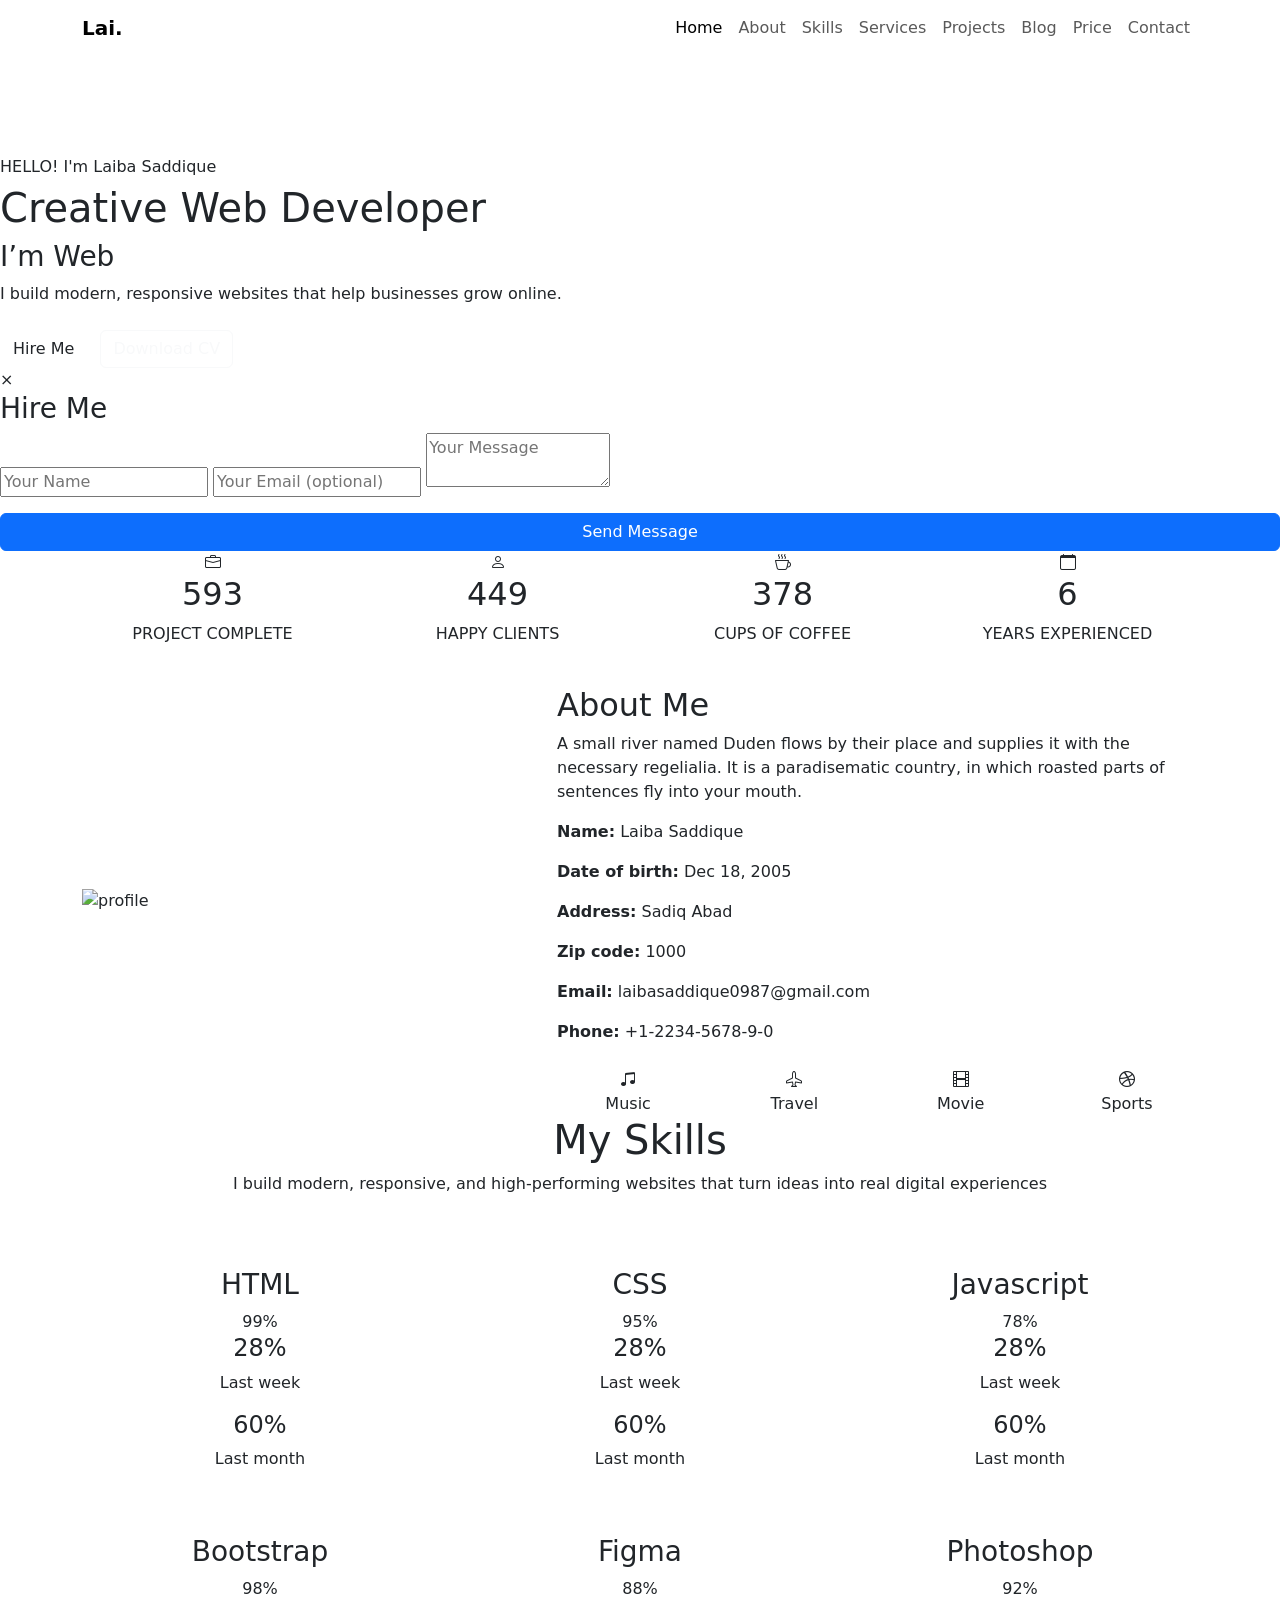
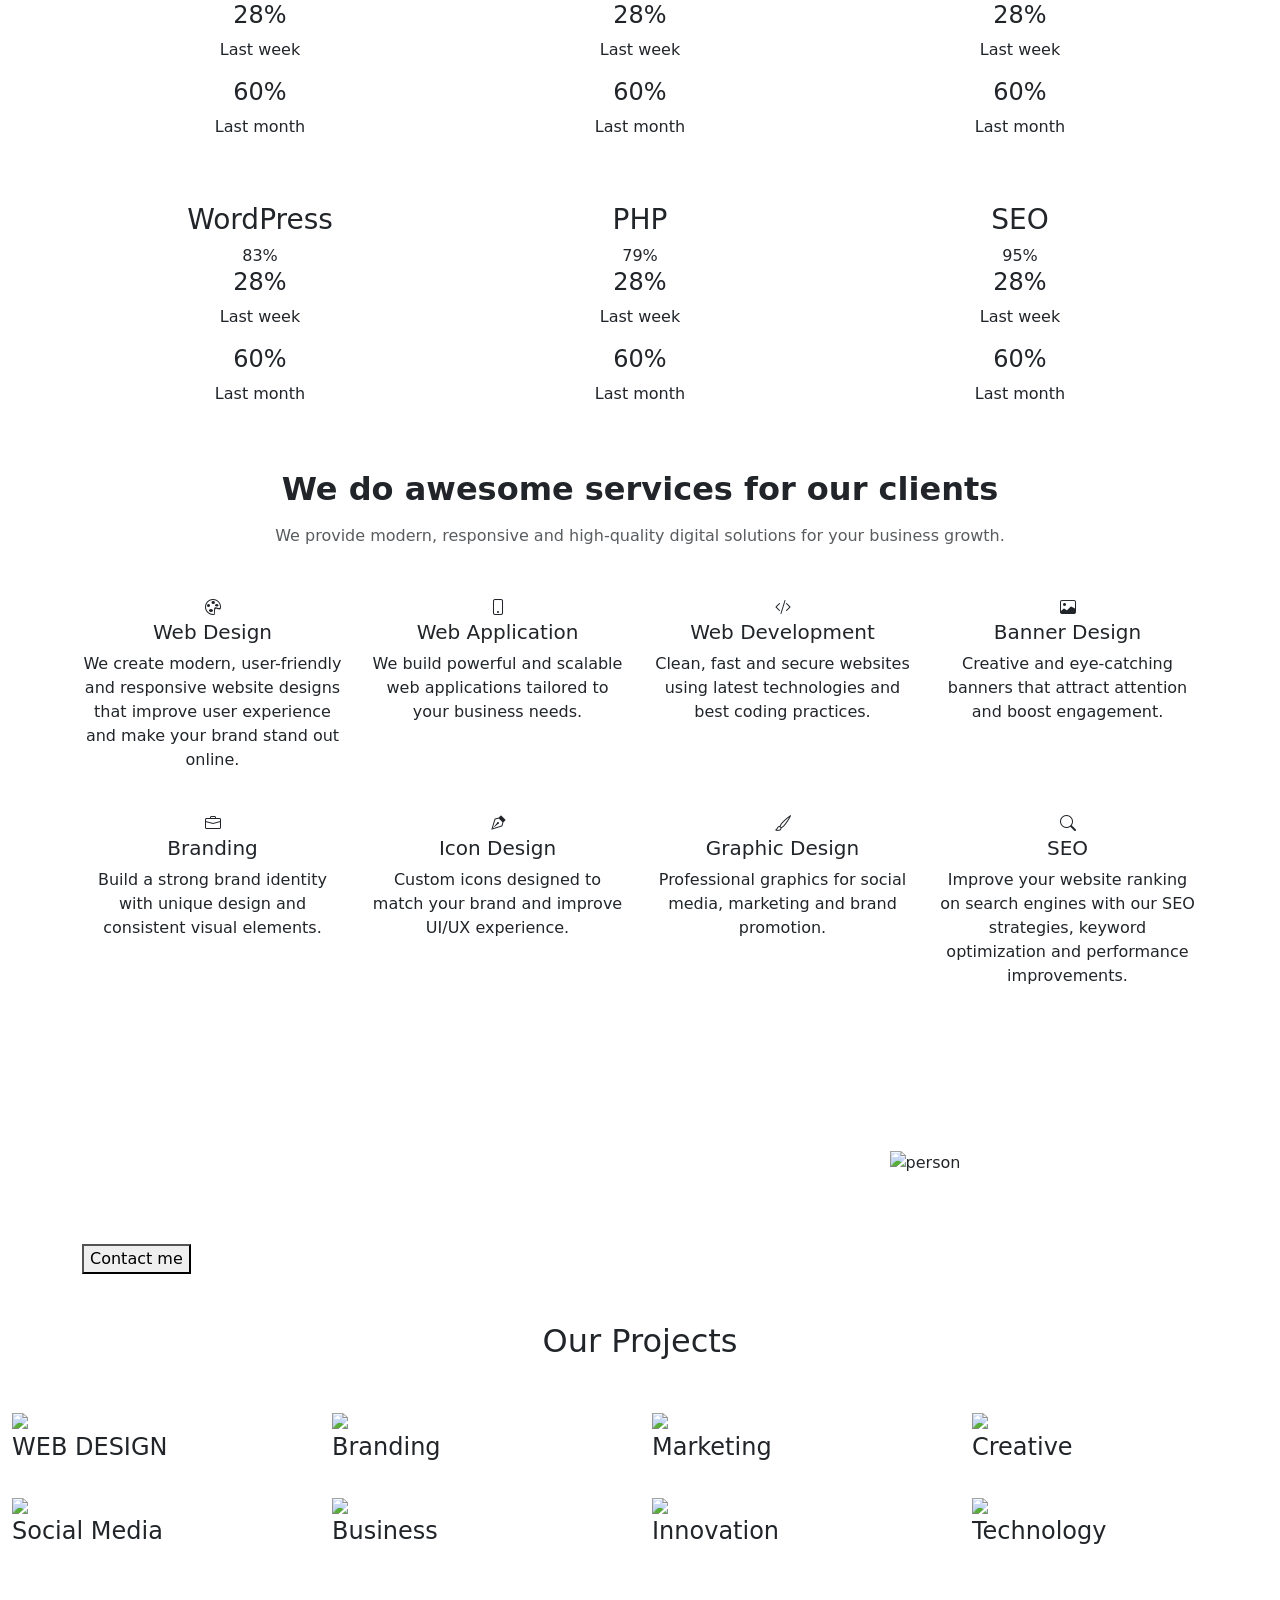
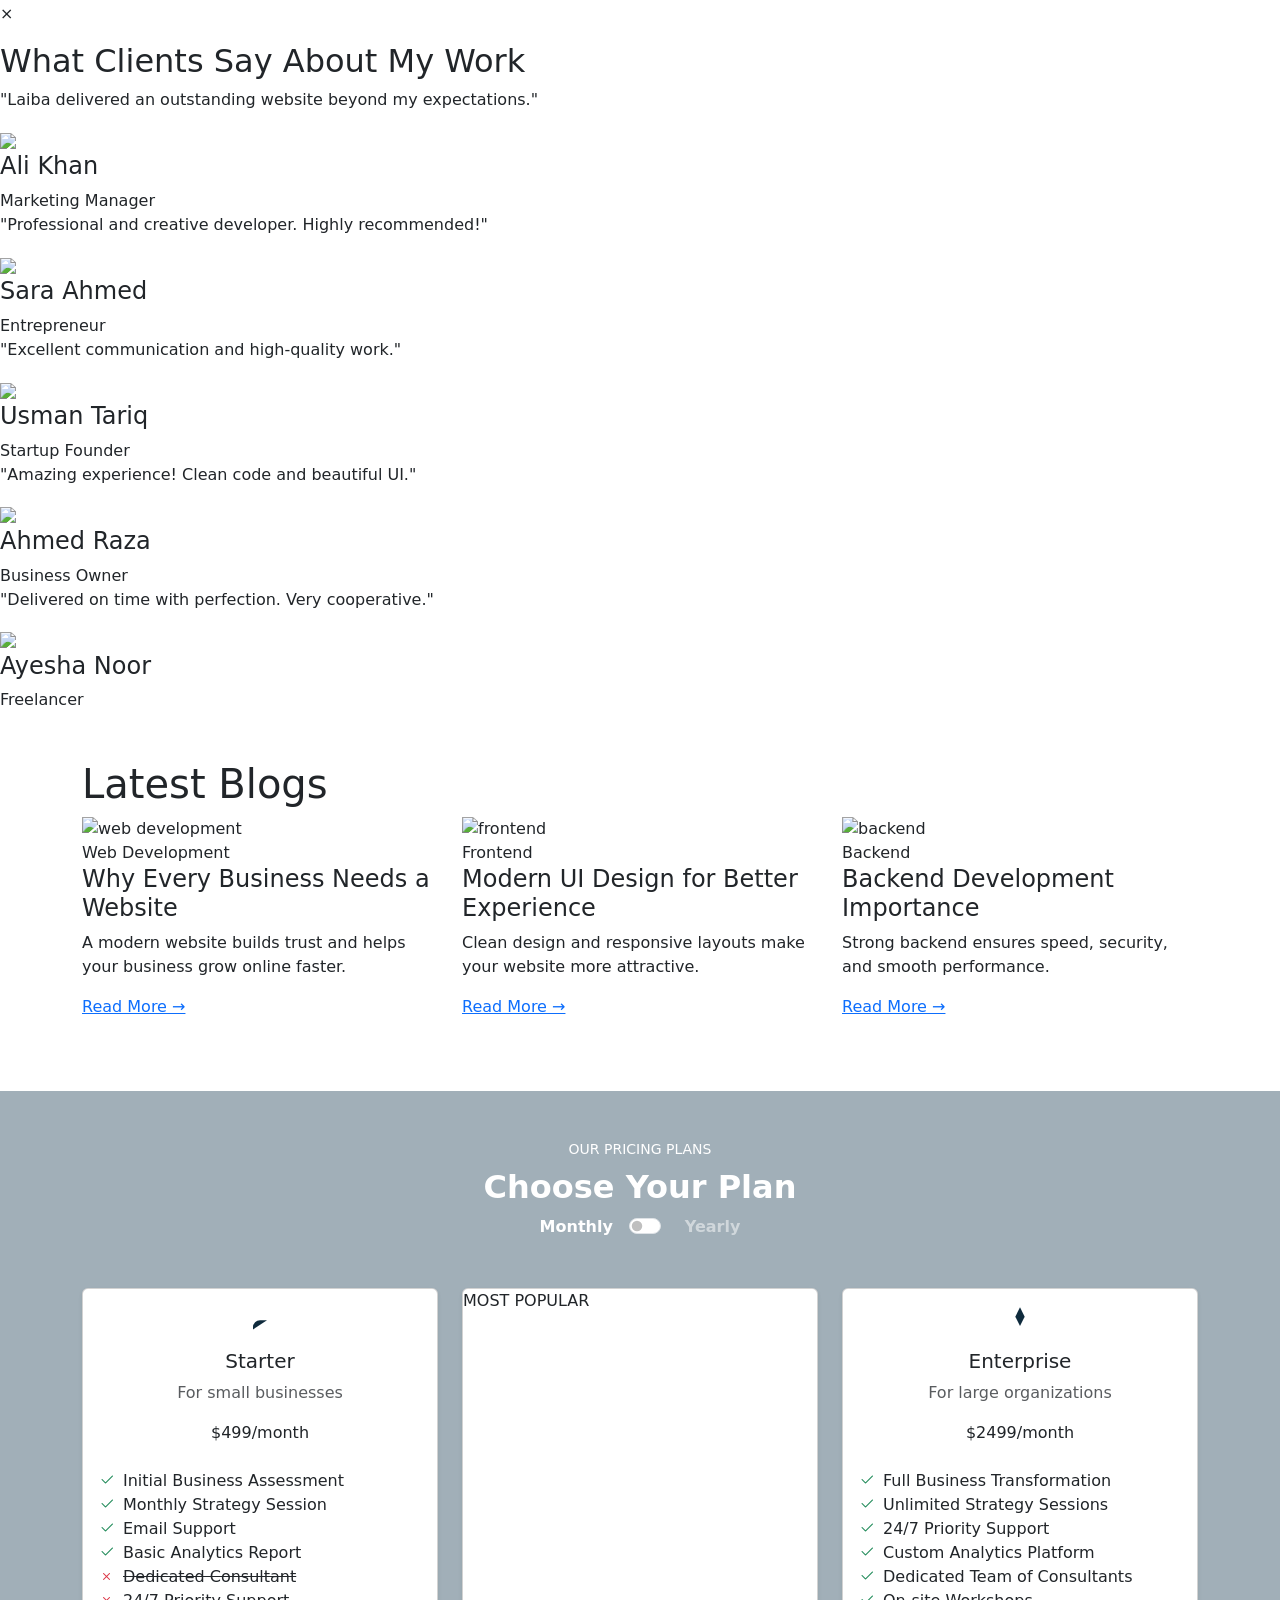
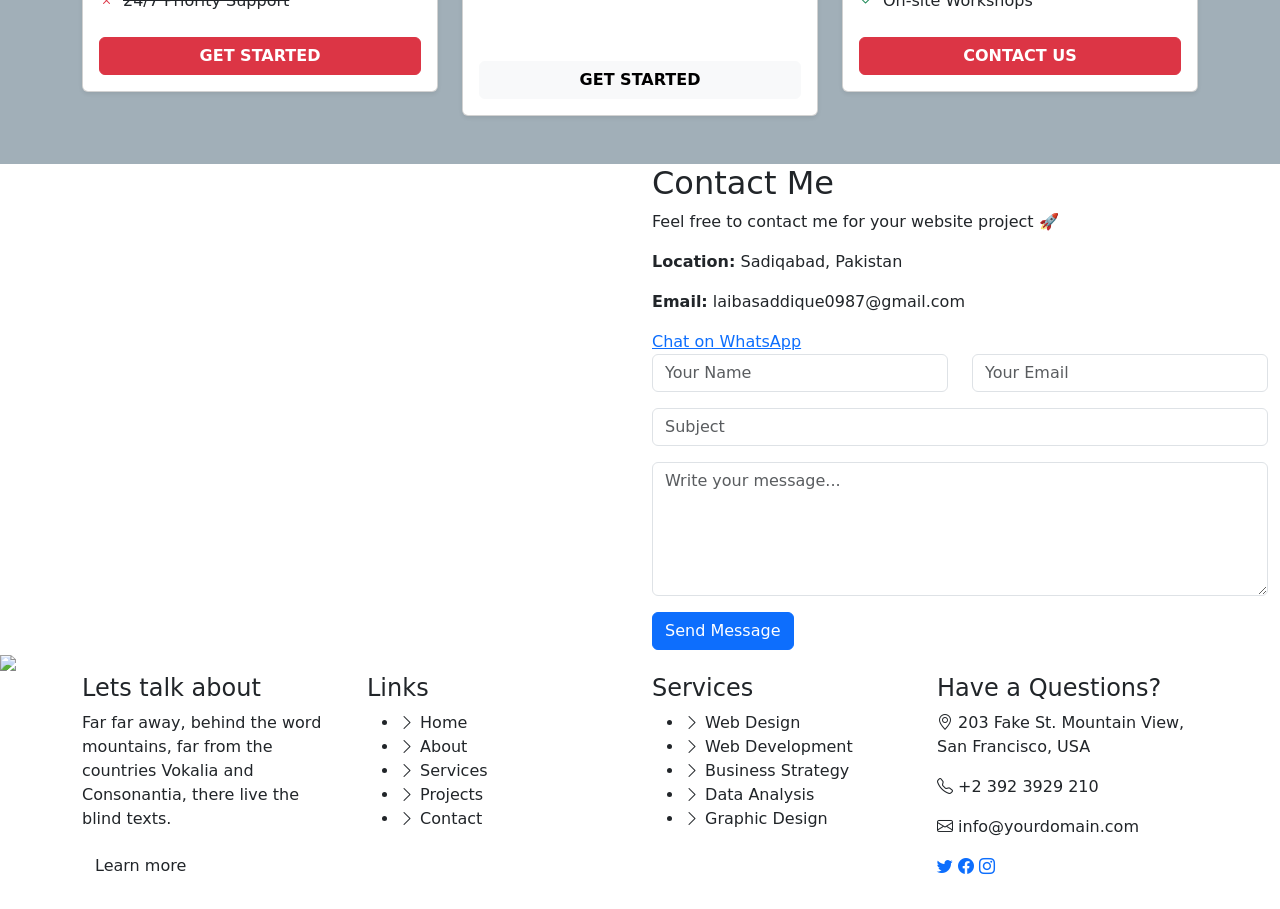
==== portfolio1/index.html @ 57f4fe6f "Create index.html" ====
<!DOCTYPE html>
<html lang="en">
<head>
<meta charset="UTF-8">
<meta name="viewport" content="width=device-width, initial-scale=1.0">
<title>Portfolio</title>

<!-- Bootstrap -->
<link href="https://cdn.jsdelivr.net/npm/bootstrap@5.3.0/dist/css/bootstrap.min.css" rel="stylesheet">
<!-- bootstrap-icon -->
 <link rel="stylesheet" href="https://cdn.jsdelivr.net/npm/bootstrap-icons@1.11.1/font/bootstrap-icons.css">
<link rel="stylesheet" href="css/style.css">
</head>

<body>

<!-- NAVBAR -->
<nav class="navbar navbar-expand-lg navbar-light fixed-top custom-nav">
  <div class="container">
    <a class="navbar-brand fw-bold" href="#">Lai.</a>

    <button class="navbar-toggler" data-bs-toggle="collapse" data-bs-target="#menu">
      ☰
    </button>

    <div class="collapse navbar-collapse" id="menu">
      <ul class="navbar-nav ms-auto">
        <li class="nav-item"><a class="nav-link active" href="#home">Home</a></li>
        <li class="nav-item"><a class="nav-link" href="#about">About</a></li>
         <li class="nav-item"><a class="nav-link" href="#skills">Skills</a></li>
         <li class="nav-item"><a class="nav-link" href="#services">Services</a></li>
        <li class="nav-item"><a class="nav-link" href="#projects">Projects</a></li>
        <li class="nav-item"><a class="nav-link" href="#blog">Blog</a></li>
        <li class="nav-item"><a class="nav-link" href="#price">Price</a></li>
        <li class="nav-item"><a class="nav-link" href="#contact">Contact</a></li>
      </ul>
    </div>
  </div>
</nav>
<!-- hero-section -->
<section id="home" class="hero">

  <video autoplay muted loop playsinline class="hero-video">
    <source src="image/video.mp4" type="video/mp4">
  </video>

  <div class="container-fluid h-100">
    <div class="row h-100">

      <div class="col-md-6 p-0">
        <div class="text-box glow-box">

          <h6 class="top-text">HELLO! I'm Laiba Saddique</h6>
          <h1>Creative Web Developer</h1>

          <h3>I’m <span id="typing"></span></h3>

          <p>
            I build modern, responsive websites that help businesses grow online.
          </p>

          <div class="mt-4">
            <button class="btn btn-main" onclick="openHireForm()">Hire Me</button>
            <a href="#" class="btn btn-outline-light ms-2">Download CV</a>
          </div>

        </div>
      </div>

    </div>
  </div>

</section>
<!-- Hire Me Popup -->
<div id="hirePopup" class="hire-popup">
  <div class="hire-box">
    <span class="close-btn" onclick="closeHireForm()">×</span>
    <h3>Hire Me</h3>

    <form id="hireForm">
      <input type="text" id="h_name" placeholder="Your Name" required>
      <input type="email" id="h_email" placeholder="Your Email (optional)">
      <textarea id="h_message" placeholder="Your Message" required></textarea>

      <button type="submit" class="btn btn-primary w-100 mt-3">Send Message</button>
    </form>
  </div>
</div>
<!-- stats-section -->
<section class="stats-section">
  <div class="container">
    <div class="row text-center">

      <div class="col-md-3 col-6 mb-4">
        <div class="stat-box">
          <div class="icon-circle">
            <i class="bi bi-briefcase"></i>
          </div>
          <h2 class="counter" data-target="750">0</h2>
          <p>PROJECT COMPLETE</p>
        </div>
      </div>

      <div class="col-md-3 col-6 mb-4">
        <div class="stat-box">
          <div class="icon-circle">
            <i class="bi bi-person"></i>
          </div>
          <h2 class="counter" data-target="568">0</h2>
          <p>HAPPY CLIENTS</p>
        </div>
      </div>

      <div class="col-md-3 col-6 mb-4">
        <div class="stat-box">
          <div class="icon-circle">
            <i class="bi bi-cup-hot"></i>
          </div>
          <h2 class="counter" data-target="478">0</h2>
          <p>CUPS OF COFFEE</p>
        </div>
      </div>

      <div class="col-md-3 col-6 mb-4">
        <div class="stat-box">
          <div class="icon-circle">
            <i class="bi bi-calendar"></i>
          </div>
          <h2 class="counter" data-target="7">0</h2>
          <p>YEARS EXPERIENCED</p>
        </div>
      </div>

    </div>
  </div>
</section>
<!-- about-section -->
 <section id="about" class="about-section">
  <div class="container">
    <div class="row align-items-center">

      <!-- IMAGE LEFT -->
      <div class="col-lg-5 col-md-6 mb-4 mb-md-0">
        <img src="image/freepik__background__14983.png" class="about-img" alt="profile">
      </div>

      <!-- CONTENT RIGHT -->
      <div class="col-lg-7 col-md-6">
        <h2>About Me</h2>

        <p class="about-text">
          A small river named Duden flows by their place and supplies it with the 
          necessary regelialia. It is a paradisematic country, in which roasted parts 
          of sentences fly into your mouth.
        </p>

        <!-- INFO -->
        <div class="about-info mb-4">
          <p><strong>Name:</strong> <span>Laiba Saddique</span></p>
          <p><strong>Date of birth:</strong> <span>Dec 18, 2005</span></p>
          <p><strong>Address:</strong> <span>Sadiq Abad</span></p>
          <p><strong>Zip code:</strong> <span>1000</span></p>
          <p><strong>Email:</strong> <span>laibasaddique0987@gmail.com</span></p>
          <p><strong>Phone:</strong> <span>+1-2234-5678-9-0</span></p>
        </div>

        <!-- HOBBIES -->
        <div class="row text-center hobbies-row">

          <div class="col-6 col-md-3">
            <div class="hobby-item">
              <div class="icon-circle">
                <i class="bi bi-music-note-beamed"></i>
              </div>
              <span>Music</span>
            </div>
          </div>

          <div class="col-6 col-md-3">
            <div class="hobby-item">
              <div class="icon-circle">
                <i class="bi bi-airplane"></i>
              </div>
              <span>Travel</span>
            </div>
          </div>

          <div class="col-6 col-md-3">
            <div class="hobby-item">
              <div class="icon-circle">
                <i class="bi bi-film"></i>
              </div>
              <span>Movie</span>
            </div>
          </div>

          <div class="col-6 col-md-3">
            <div class="hobby-item">
              <div class="icon-circle">
                <i class="bi bi-dribbble"></i>
              </div>
              <span>Sports</span>
            </div>
          </div>

        </div>

      </div>

    </div>
  </div>
</section>
<!-- skill-section -->

 <section id="skills" class="skills-section">
  <div class="container text-center">

    <h1 class="title">My Skills</h1>
    <p class="subtitle">
      I build modern, responsive, and high-performing websites that turn ideas into real digital experiences
    </p>

    <div class="row g-4 mt-4">


      <!-- HTML -->
      <div class="col-lg-4 col-md-6">
        <div class="skill-card">
          <img src="image/html-5.svg" alt="">
          <h3>HTML</h3>
          <div class="circle" data-percent="99"><span>99%</span></div>

          <div class="bottom">
            <div>
              <h4>28%</h4>
              <p>Last week</p>
            </div>
            <div class="divider"></div>
            <div>
              <h4>60%</h4>
              <p>Last month</p>
            </div>
          </div>
        </div>
      </div>
       
     <!-- CSS -->
      <div class="col-lg-4 col-md-6">
        <div class="skill-card">
          <img src="image/css-3.svg" alt="">
          <h3>CSS</h3>
          <div class="circle" data-percent="95"><span>95%</span></div>

          <div class="bottom">
            <div>
              <h4>28%</h4>
              <p>Last week</p>
            </div>
            <div class="divider"></div>
            <div>
              <h4>60%</h4>
              <p>Last month</p>
            </div>
          </div>
        </div>
      </div>

      <!-- javascript -->
      <div class="col-lg-4 col-md-6">
        <div class="skill-card">
          <img src="image/js.svg" alt="">
          <h3>Javascript</h3>
          <div class="circle" data-percent="78"><span>78%</span></div>

          <div class="bottom">
            <div>
              <h4>28%</h4>
              <p>Last week</p>
            </div>
            <div class="divider"></div>
            <div>
              <h4>60%</h4>
              <p>Last month</p>
            </div>
          </div>
        </div>
      </div>

      <!-- bootstrap -->
      <div class="col-lg-4 col-md-6">
        <div class="skill-card">
          <img src="image/bootstrap.svg" alt="">
          <h3>Bootstrap</h3>
          <div class="circle" data-percent="98"><span>98%</span></div>

          <div class="bottom">
            <div>
              <h4>28%</h4>
              <p>Last week</p>
            </div>
            <div class="divider"></div>
            <div>
              <h4>60%</h4>
              <p>Last month</p>
            </div>
          </div>
        </div>
      </div>

      <!-- Figma -->
      <div class="col-lg-4 col-md-6">
        <div class="skill-card">
          <img src="image/figma.svg" alt="">
          <h3>Figma</h3>
          <div class="circle" data-percent="88"><span>88%</span></div>

          <div class="bottom">
            <div>
              <h4>28%</h4>
              <p>Last week</p>
            </div>
            <div class="divider"></div>
            <div>
              <h4>60%</h4>
              <p>Last month</p>
            </div>
          </div>
        </div>
      </div>

      <!-- Photoshop -->
      <div class="col-lg-4 col-md-6">
        <div class="skill-card">
          <img src="image/adobe-photoshop.svg" alt="">
          <h3>Photoshop</h3>
          <div class="circle" data-percent="92"><span>92%</span></div>

          <div class="bottom">
            <div>
              <h4>28%</h4>
              <p>Last week</p>
            </div>
            <div class="divider"></div>
            <div>
              <h4>60%</h4>
              <p>Last month</p>
            </div>
          </div>
        </div>
      </div>

      <!-- WordPress -->
      <div class="col-lg-4 col-md-6">
        <div class="skill-card">
          <img src="image/wordpress.svg" alt="">
          <h3>WordPress</h3>
          <div class="circle" data-percent="83"><span>83%</span></div>

          <div class="bottom">
            <div>
              <h4>28%</h4>
              <p>Last week</p>
            </div>
            <div class="divider"></div>
            <div>
              <h4>60%</h4>
              <p>Last month</p>
            </div>
          </div>
        </div>
      </div>
      
      <!-- php -->
      <div class="col-lg-4 col-md-6">
        <div class="skill-card">
          <img src="image/php-opened.svg" alt="">
          <h3>PHP</h3>
          <div class="circle" data-percent="79"><span>79%</span></div>

          <div class="bottom">
            <div>
              <h4>28%</h4>
              <p>Last week</p>
            </div>
            <div class="divider"></div>
            <div>
              <h4>60%</h4>
              <p>Last month</p>
            </div>
          </div>
        </div>
      </div> 

      <!-- SEO -->
      <div class="col-lg-4 col-md-6">
        <div class="skill-card">
          <img src="image/seo-search.svg" alt="">
          <h3>SEO</h3>
          <div class="circle" data-percent="95"><span>95%</span></div>

          <div class="bottom">
            <div>
              <h4>28%</h4>
              <p>Last week</p>
            </div>
            <div class="divider"></div>
            <div>
              <h4>60%</h4>
              <p>Last month</p>
            </div>
          </div>
        </div>
      </div>

    </div>
  </div>
</section>
<section id="services" class="services py-5">
  <div class="container text-center">

    <h2 class="fw-bold mb-3">We do awesome services for our clients</h2>
    <p class="text-muted mb-5">
      We provide modern, responsive and high-quality digital solutions for your business growth.
    </p>

    <div class="row g-4">

      <!-- 1 -->
      <div class="col-lg-3 col-md-6">
        <div class="service-card">
          <div class="icon"><i class="bi bi-palette"></i></div>
          <h5>Web Design</h5>
          <p>
            We create modern, user-friendly and responsive website designs that improve user experience 
            and make your brand stand out online.
          </p>
        </div>
      </div>

      <!-- 2 -->
      <div class="col-lg-3 col-md-6">
        <div class="service-card">
          <div class="icon"><i class="bi bi-phone"></i></div>
          <h5>Web Application</h5>
          <p>We build powerful and scalable web applications tailored to your business needs.</p>
        </div>
      </div>

      <!-- 3 -->
      <div class="col-lg-3 col-md-6">
        <div class="service-card">
          <div class="icon"><i class="bi bi-code-slash"></i></div>
          <h5>Web Development</h5>
          <p>Clean, fast and secure websites using latest technologies and best coding practices.</p>
        </div>
      </div>

      <!-- 4 -->
      <div class="col-lg-3 col-md-6">
        <div class="service-card">
          <div class="icon"><i class="bi bi-image"></i></div>
          <h5>Banner Design</h5>
          <p>Creative and eye-catching banners that attract attention and boost engagement.</p>
        </div>
      </div>

      <!-- 5 -->
      <div class="col-lg-3 col-md-6">
        <div class="service-card">
          <div class="icon"><i class="bi bi-briefcase"></i></div>
          <h5>Branding</h5>
          <p>Build a strong brand identity with unique design and consistent visual elements.</p>
        </div>
      </div>

      <!-- 6 -->
      <div class="col-lg-3 col-md-6">
        <div class="service-card">
          <div class="icon"><i class="bi bi-vector-pen"></i></div>
          <h5>Icon Design</h5>
          <p>Custom icons designed to match your brand and improve UI/UX experience.</p>
        </div>
      </div>

      <!-- 7 -->
      <div class="col-lg-3 col-md-6">
        <div class="service-card">
          <div class="icon"><i class="bi bi-brush"></i></div>
          <h5>Graphic Design</h5>
          <p>Professional graphics for social media, marketing and brand promotion.</p>
        </div>
      </div>

      <!-- 8 -->
      <div class="col-lg-3 col-md-6">
        <div class="service-card">
          <div class="icon"><i class="bi bi-search"></i></div>
          <h5>SEO</h5>
          <p>
            Improve your website ranking on search engines with our SEO strategies, 
            keyword optimization and performance improvements.
          </p>
        </div>
      </div>

    </div>
  </div>
</section>



<!-- cta-section -->
<section class="cta-section">
  <div class="container">
    <div class="row align-items-center">

      <!-- Left Content -->
      <div class="col-lg-6 text-white">
        <h1>Have a project on your mind.</h1>
        <p>
          A small river named Duden flows by their place and supplies it with the necessary
          regelialia. It is a paradisematic country, in which roasted parts of sentences fly.
        </p>

        <button class="cta-btn">Contact me</button>
      </div>

      <!-- Right Image -->
      <div class="col-lg-6 text-center">
        <img src="image/freepik__background__14983.png" alt="person" class="cta-img">
      </div>

    </div>
  </div>
</section>
<!-- our-project -->
 <section  id="projects"  class="projects-section container-fluid py-5">
  <h2 class="text-center mb-5">Our Projects</h2>

  <div class="row g-4">

    <!-- Project Card -->
    <div class="col-lg-3 col-md-6 col-12">
      <div class="project-card" onclick="openPopup('Web Development', 'We create modern, fast, and responsive websites that help businesses grow online.')">
        <img src="image/web-design.jpg" class="img-fluid">
        <div class="overlay">
          <h4>WEB DESIGN</h4>
        </div>
      </div>
    </div>

    <div class="col-lg-3 col-md-6 col-12">
      <div class="project-card" onclick="openPopup('Branding & Illustration', 'Creative branding solutions that make your business unique and memorable.')">
        <img src="https://images.unsplash.com/photo-1552664730-d307ca884978" class="img-fluid">
        <div class="overlay">
          <h4>Branding</h4>
        </div>
      </div>
    </div>

    <div class="col-lg-3 col-md-6 col-12">
      <div class="project-card" onclick="openPopup('Marketing Strategy', 'Smart strategies to boost your sales and digital presence effectively.')">
        <img src="https://images.unsplash.com/photo-1551288049-bebda4e38f71" class="img-fluid">
        <div class="overlay">
          <h4>Marketing</h4>
        </div>
      </div>
    </div>

    <div class="col-lg-3 col-md-6 col-12">
      <div class="project-card" onclick="openPopup('Creative Ideas', 'Innovative ideas that bring your vision to life with perfection.')">
        <img src="https://images.unsplash.com/photo-1492724441997-5dc865305da7" class="img-fluid">
        <div class="overlay">
          <h4>Creative</h4>
        </div>
      </div>
    </div>

    <!-- Row 2 -->
    <div class="col-lg-3 col-md-6 col-12">
      <div class="project-card" onclick="openPopup('Social Media', 'We design engaging social media content to attract your audience.')">
        <img src="https://images.unsplash.com/photo-1515378791036-0648a3ef77b2" class="img-fluid">
        <div class="overlay">
          <h4>Social Media</h4>
        </div>
      </div>
    </div>

    <div class="col-lg-3 col-md-6 col-12">
      <div class="project-card" onclick="openPopup('Business Growth', 'Helping your business scale with powerful digital solutions.')">
        <img src="https://images.unsplash.com/photo-1504384308090-c894fdcc538d" class="img-fluid">
        <div class="overlay">
          <h4>Business</h4>
        </div>
      </div>
    </div>

    <div class="col-lg-3 col-md-6 col-12">
      <div class="project-card" onclick="openPopup('Innovation', 'We deliver innovative and future-ready solutions.')">
        <img src="https://images.unsplash.com/photo-1498050108023-c5249f4df085" class="img-fluid">
        <div class="overlay">
          <h4>Innovation</h4>
        </div>
      </div>
    </div>

    <div class="col-lg-3 col-md-6 col-12">
      <div class="project-card" onclick="openPopup('Technology', 'Advanced technology services to transform your business digitally.')">
        <img src="https://images.unsplash.com/photo-1461749280684-dccba630e2f6" class="img-fluid">
        <div class="overlay">
          <h4>Technology</h4>
        </div>
      </div>
    </div>

  </div>
</section>

<!-- Popup -->
<div class="popup" id="popup">
  <div class="popup-content">
    <span onclick="closePopup()">×</span>
    <h3 id="popup-title"></h3>
    <p id="popup-text"></p>
  </div>
</div>
      
          
          
          
<section class="testimonial-section">
  <h2 class="section-title">What Clients Say About My Work</h2>

  <div class="testimonial-container">
    <div class="testimonial-track">

      <!-- 5 Cards -->
      <div class="testimonial-card">
        <p>"Laiba delivered an outstanding website beyond my expectations."</p>
        <div class="client">
          <img src="https://randomuser.me/api/portraits/men/32.jpg">
          <div>
            <h4>Ali Khan</h4>
            <span>Marketing Manager</span>
          </div>
        </div>
      </div>

      <div class="testimonial-card">
        <p>"Professional and creative developer. Highly recommended!"</p>
        <div class="client">
          <img src="https://randomuser.me/api/portraits/women/44.jpg">
          <div>
            <h4>Sara Ahmed</h4>
            <span>Entrepreneur</span>
          </div>
        </div>
      </div>

      <div class="testimonial-card">
        <p>"Excellent communication and high-quality work."</p>
        <div class="client">
          <img src="https://randomuser.me/api/portraits/men/12.jpg">
          <div>
            <h4>Usman Tariq</h4>
            <span>Startup Founder</span>
          </div>
        </div>
      </div>

      <div class="testimonial-card">
        <p>"Amazing experience! Clean code and beautiful UI."</p>
        <div class="client">
          <img src="https://randomuser.me/api/portraits/men/22.jpg">
          <div>
            <h4>Ahmed Raza</h4>
            <span>Business Owner</span>
          </div>
        </div>
      </div>

      <div class="testimonial-card">
        <p>"Delivered on time with perfection. Very cooperative."</p>
        <div class="client">
          <img src="https://randomuser.me/api/portraits/women/30.jpg">
          <div>
            <h4>Ayesha Noor</h4>
            <span>Freelancer</span>
          </div>
        </div>
      </div>

    </div>
  </div>

  <!-- Dots -->
  <div class="dots">
    <span class="dot active"></span>
    <span class="dot"></span>
    <span class="dot"></span>
    <span class="dot"></span>
    <span class="dot"></span>
  </div>
</section>
     <!-- blog-card -->
      <section id="blog" class="blog-section py-5">
  <div class="container">
    <h1>Latest Blogs</h1>
    <div class="row">
      <!-- Card 1 -->
      <div class="col-lg-4 col-md-6 mb-4">
        <div class="blog-card">
          <div class="blog-img">
            <img 
              src="https://images.unsplash.com/photo-1498050108023-c5249f4df085?q=80&w=800" 
              loading="lazy" 
              alt="web development"
              width="100%" 
              height="220">
          </div>
          <div class="blog-content">
            <span class="blog-meta">Web Development</span>
            <h4>Why Every Business Needs a Website</h4>
            <p>A modern website builds trust and helps your business grow online faster.</p>
            <a href="#" class="read-more">Read More →</a>
          </div>
        </div>
      </div>

      <!-- Card 2 -->
      <div class="col-lg-4 col-md-6 mb-4">
        <div class="blog-card">
          <div class="blog-img">
            <img 
              src="https://images.unsplash.com/photo-1518770660439-4636190af475?q=80&w=800" 
              loading="lazy" 
              alt="frontend"
              width="100%" 
              height="220">
          </div>
          <div class="blog-content">
            <span class="blog-meta">Frontend</span>
            <h4>Modern UI Design for Better Experience</h4>
            <p>Clean design and responsive layouts make your website more attractive.</p>
            <a href="#" class="read-more">Read More →</a>
          </div>
        </div>
      </div>

      <!-- Card 3 -->
      <div class="col-lg-4 col-md-6 mb-4">
        <div class="blog-card">
          <div class="blog-img">
            <img 
              src="https://images.unsplash.com/photo-1522202176988-66273c2fd55f?q=80&w=800" 
              loading="lazy" 
              alt="backend"
              width="100%" 
              height="220">
          </div>
          <div class="blog-content">
            <span class="blog-meta">Backend</span>
            <h4>Backend Development Importance</h4>
            <p>Strong backend ensures speed, security, and smooth performance.</p>
            <a href="#" class="read-more">Read More →</a>
          </div>
        </div>
      </div>

    </div>
  </div>
</section>

<!-- pricing-card -->
<section id="price"   class="pricing-section py-5" style="background:#a1afb8;">
  <div class="container">

    <div class="text-center text-white mb-5">
      <small class="section-subtitle d-block mb-2">OUR PRICING PLANS</small>
      <h2 class="section-title fw-bold">Choose Your Plan</h2>

      <!-- Toggle -->
      <div class="d-flex justify-content-center align-items-center gap-3 mb-4">
        <span class="text-white fw-semibold">Monthly</span>
        <div class="form-check form-switch">
          <input class="form-check-input" type="checkbox" id="billingToggle" />
        </div>
        <span class="text-white fw-semibold opacity-50">Yearly</span>
      </div>
    </div>

    <div class="row g-4">

      <!-- Starter -->
      <div class="col-lg-4 col-md-6 col-12">
        <div class="card pricing-card shadow-sm">
          <div class="card-body text-center">
            <div class="icon-circle mb-3">
              <svg width="28" height="28" fill="#0f2b3d" xmlns="http://www.w3.org/2000/svg" viewBox="0 0 24 24">
                <path d="M6 21v-2a6 6 0 0 1 6-6h6"/>
              </svg>
            </div>
            <h5 class="card-title text-dark">Starter</h5>
            <p class="text-muted mb-3">For small businesses</p>
            <div class="price mb-4">
              <span class="price-dollar">$</span><span class="price-amount">499</span><span class="price-period">/month</span>
            </div>
             <ul class="list-unstyled text-start mb-4">
              <li><i class="bi bi-check2 text-success me-2"></i>Initial Business Assessment</li>
              <li><i class="bi bi-check2 text-success me-2"></i>Monthly Strategy Session</li>
              <li><i class="bi bi-check2 text-success me-2"></i>Email Support</li>
              <li><i class="bi bi-check2 text-success me-2"></i>Basic Analytics Report</li>
              <li><i class="bi bi-x text-danger me-2"></i><s>Dedicated Consultant</s></li>
              <li><i class="bi bi-x text-danger me-2"></i><s>24/7 Priority Support</s></li>
            </ul>

            <button class="btn btn-danger w-100 fw-bold">GET STARTED</button>
          </div>
        </div>
      </div>

      <!-- Professional (Most Popular) -->
      <div class="col-lg-4 col-md-6 col-12">
        <div class="card pricing-card shadow-sm popular">
          <div class="popular-badge">MOST POPULAR</div>
          <div class="card-body text-center text-white">
            <div class="icon-circle mb-3 bg-white bg-opacity-25">
              <svg width="28" height="28" fill="#fff" xmlns="http://www.w3.org/2000/svg" viewBox="0 0 24 24">
                <path d="M4 16l4-4-4-4"/>
              </svg>
            </div>
            <h5 class="card-title text-white">Professional</h5>
            <p class="text-white-50 mb-3">For growing companies</p>
            <div class="price mb-4">
              <span class="price-dollar">$</span><span class="price-amount">999</span><span class="price-period">/month</span>
            </div>

            <ul class="list-unstyled text-start mb-4">
              <li><i class="bi bi-check2 text-white me-2"></i>Comprehensive Assessment</li>
              <li><i class="bi bi-check2 text-white me-2"></i>Weekly Strategy Sessions</li>
              <li><i class="bi bi-check2 text-white me-2"></i>Phone & Email Support</li>
              <li><i class="bi bi-check2 text-white me-2"></i>Advanced Analytics Dashboard</li>
              <li><i class="bi bi-check2 text-white me-2"></i>Dedicated Consultant</li>
              <li><i class="bi bi-x text-white-50 me-2"></i><s>24/7 Priority Support</s></li>
               </ul>

            <button class="btn btn-light w-100 fw-bold">GET STARTED</button>
          </div>
        </div>
      </div>

      <!-- Enterprise -->
      <div class="col-lg-4 col-md-6 col-12">
        <div class="card pricing-card shadow-sm">
          <div class="card-body text-center">
            <div class="icon-circle mb-3">
              <svg width="28" height="28" fill="#0f2b3d" xmlns="http://www.w3.org/2000/svg" viewBox="0 0 24 24">
                <path d="M12 2l4 8-4 8-4-8z"/>
              </svg>
            </div>
            <h5 class="card-title text-dark">Enterprise</h5>
            <p class="text-muted mb-3">For large organizations</p>
            <div class="price mb-4">
              <span class="price-dollar">$</span><span class="price-amount">2499</span><span class="price-period">/month</span>
            </div>

            <ul class="list-unstyled text-start mb-4">
              <li><i class="bi bi-check2 text-success me-2"></i>Full Business Transformation</li>
              <li><i class="bi bi-check2 text-success me-2"></i>Unlimited Strategy Sessions</li>
              <li><i class="bi bi-check2 text-success me-2"></i>24/7 Priority Support</li>
              <li><i class="bi bi-check2 text-success me-2"></i>Custom Analytics Platform</li>
              <li><i class="bi bi-check2 text-success me-2"></i>Dedicated Team of Consultants</li>
              <li><i class="bi bi-check2 text-success me-2"></i>On-site Workshops</li>
            </ul>

            <button class="btn btn-danger w-100 fw-bold">CONTACT US</button>
          </div>
        </div>
      </div>
       </div>
  </div>
</section>
<!-- contact-section -->
<section id="Contact" class="contact-section">
  <div class="container-fluid">
    <div class="row">

      <!-- Map -->
      <div class="col-lg-6 p-0">
        <iframe 
        src="https://www.google.com/maps?q=Sadiqabad%20Pakistan&output=embed"
        width="100%" 
        height="100%" 
        style="border:0;"
        loading="lazy">
        </iframe>
      </div>

      <!-- Contact Form -->
      <div class="col-lg-6 contact-form">
        <h2>Contact Me</h2>
        <p>Feel free to contact me for your website project 🚀</p>

        <div class="info">
          <p><strong>Location:</strong> Sadiqabad, Pakistan</p>
          <p><strong>Email:</strong> laibasaddique0987@gmail.com</p>
        </div>

        <!-- WhatsApp Button (NO NUMBER DISPLAY) -->
        <a href="https://wa.me/923230359916?text=Hello%20I%20want%20a%20website" 
           target="_blank" 
           class="whatsapp-btn">
           Chat on WhatsApp
        </a>

        <!-- CONTACT FORM -->
        <form id="contact-form">

          <div class="row">
            <div class="col-md-6">
              <input type="text" name="user_name" class="form-control" placeholder="Your Name" required>
            </div>
            <div class="col-md-6">
              <input type="email" name="user_email" class="form-control" placeholder="Your Email" required>
            </div>
          </div>

          <input type="text" name="subject" class="form-control mt-3" placeholder="Subject" required>

          <textarea name="message" class="form-control mt-3" rows="5" placeholder="Write your message..." required></textarea>

          <button type="submit" class="btn btn-primary mt-3">
            Send Message
          </button>

        </form>

      </div>

    </div>
  </div>
</section>

<!-- FLOATING WHATSAPP BUTTON -->
<a href="https://wa.me/923230359916?text=Hello%20I%20want%20a%20website" 
   class="floating-whatsapp" 
   target="_blank">
   <img src="https://cdn-icons-png.flaticon.com/512/733/733585.png">
</a>

<!-- EMAILJS -->
<script src="https://cdn.jsdelivr.net/npm/emailjs-com@3/dist/email.min.js"></script>
<!-- footer-section -->
<footer class="footer-section">
  <div class="container">
    <div class="row">

      <!-- Column 1 -->
      <div class="col-lg-3 col-md-6 mb-4">
        <h4>Lets talk about</h4>
        <p>
          Far far away, behind the word mountains, far from the countries
          Vokalia and Consonantia, there live the blind texts.
        </p>
        <a href="#" class="btn learn-btn">Learn more</a>
      </div>

      <!-- Column 2 -->
      <div class="col-lg-3 col-md-6 mb-4">
        <h4>Links</h4>
        <ul class="footer-links">
          <li><i class="bi bi-chevron-right"></i> Home</li>
          <li><i class="bi bi-chevron-right"></i> About</li>
          <li><i class="bi bi-chevron-right"></i> Services</li>
          <li><i class="bi bi-chevron-right"></i> Projects</li>
          <li><i class="bi bi-chevron-right"></i> Contact</li>
        </ul>
      </div>

      <!-- Column 3 -->
      <div class="col-lg-3 col-md-6 mb-4">
        <h4>Services</h4>
        <ul class="footer-links">
          <li><i class="bi bi-chevron-right"></i> Web Design</li>
          <li><i class="bi bi-chevron-right"></i> Web Development</li>
          <li><i class="bi bi-chevron-right"></i> Business Strategy</li>
          <li><i class="bi bi-chevron-right"></i> Data Analysis</li>
          <li><i class="bi bi-chevron-right"></i> Graphic Design</li>
        </ul>
      </div>

      <!-- Column 4 -->
      <div class="col-lg-3 col-md-6 mb-4">
        <h4>Have a Questions?</h4>
        <p><i class="bi bi-geo-alt"></i> 203 Fake St. Mountain View, San Francisco, USA</p>
        <p><i class="bi bi-telephone"></i> +2 392 3929 210</p>
        <p><i class="bi bi-envelope"></i> info@yourdomain.com</p>

        <!-- Social Icons -->
        <div class="social-icons mt-3">
          <a href="#"><i class="bi bi-twitter"></i></a>
          <a href="#"><i class="bi bi-facebook"></i></a>
          <a href="#"><i class="bi bi-instagram"></i></a>
        </div>
      </div>

    </div>
  </div>
</footer>

<script src="https://cdn.jsdelivr.net/npm/bootstrap@5.3.0/dist/js/bootstrap.bundle.min.js"></script>
<!-- navbar -->
 <script>
  const sections = document.querySelectorAll("section");
  const navLinks = document.querySelectorAll(".nav-link");

  window.addEventListener("scroll", () => {
    let current = "";

    sections.forEach(section => {
      const sectionTop = section.offsetTop - 80;
      const sectionHeight = section.clientHeight;

      if (scrollY >= sectionTop) {
        current = section.getAttribute("id");
      }
    });

    navLinks.forEach(link => {
      link.classList.remove("active");
      if (link.getAttribute("href") === "#" + current) {
        link.classList.add("active");
      }
    });
  });
</script>
<script>
  window.addEventListener("scroll", function () {
    const navbar = document.querySelector(".custom-nav");
    navbar.classList.toggle("scrolled", window.scrollY > 50);
  });
</script>
<!-- Typing Effect -->
<script>
const words = ["Freelancer","Web Developer","Responsive Designer","UI/UX Creator"];
let i = 0, j = 0, current = "", deleting = false;

function type() {
  current = words[i];
  document.getElementById("typing").innerHTML = current.substring(0, j);

  if (!deleting && j < current.length) {
    j++;
  } else if (deleting && j > 0) {
    j--;
  } else {
    deleting = !deleting;
    if (!deleting) i = (i + 1) % words.length;
  }

  setTimeout(type, deleting ? 50 : 100);
}
type();
</script>
<!-- counter-animation -->
 <script>
const counters = document.querySelectorAll('.counter');

const startCounter = (counter) => {
  const target = +counter.getAttribute('data-target');
  let count = 0;

  const updateCount = () => {
    const speed = 200; // lower = faster
    const increment = target / speed;

    if (count < target) {
      count += increment;
      counter.innerText = Math.ceil(count);
      setTimeout(updateCount, 10);
    } else {
      counter.innerText = target;
    }
  };

  updateCount();
};

// Run only when section is visible
const observer = new IntersectionObserver((entries) => {
  entries.forEach(entry => {
    if (entry.isIntersecting) {
      counters.forEach(counter => startCounter(counter));
      observer.disconnect(); // run once
    }
  });
});

observer.observe(document.querySelector('.stats-section'));
</script>
<!-- circle-fill -->
 <script>
  document.querySelectorAll('.circle').forEach(circle => {
  let percent = circle.getAttribute('data-percent');
  circle.style.setProperty('--percent', percent);
});
 </script>
 <!-- function-toggle in project -->
  <script>
    function toggleOverlay(card) {
  card.classList.toggle("active");
}
</script>
</body>
</html>
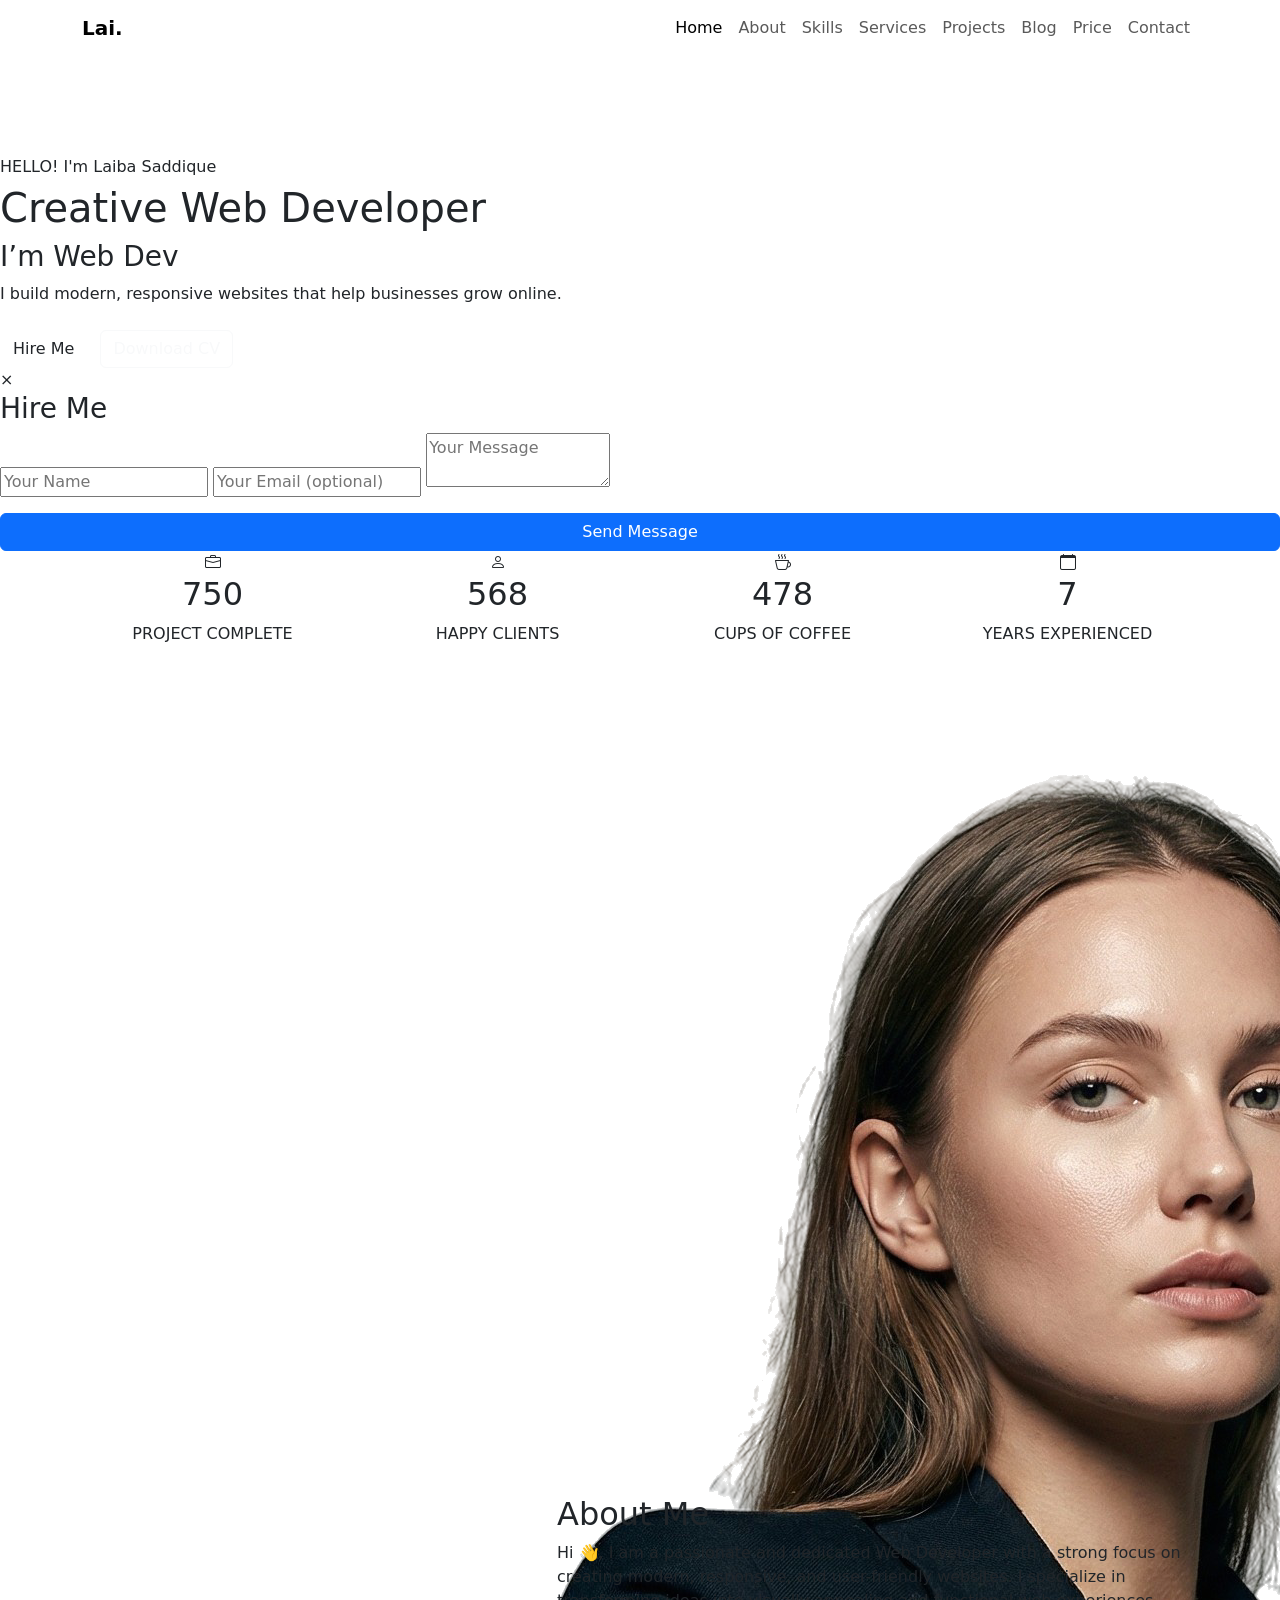
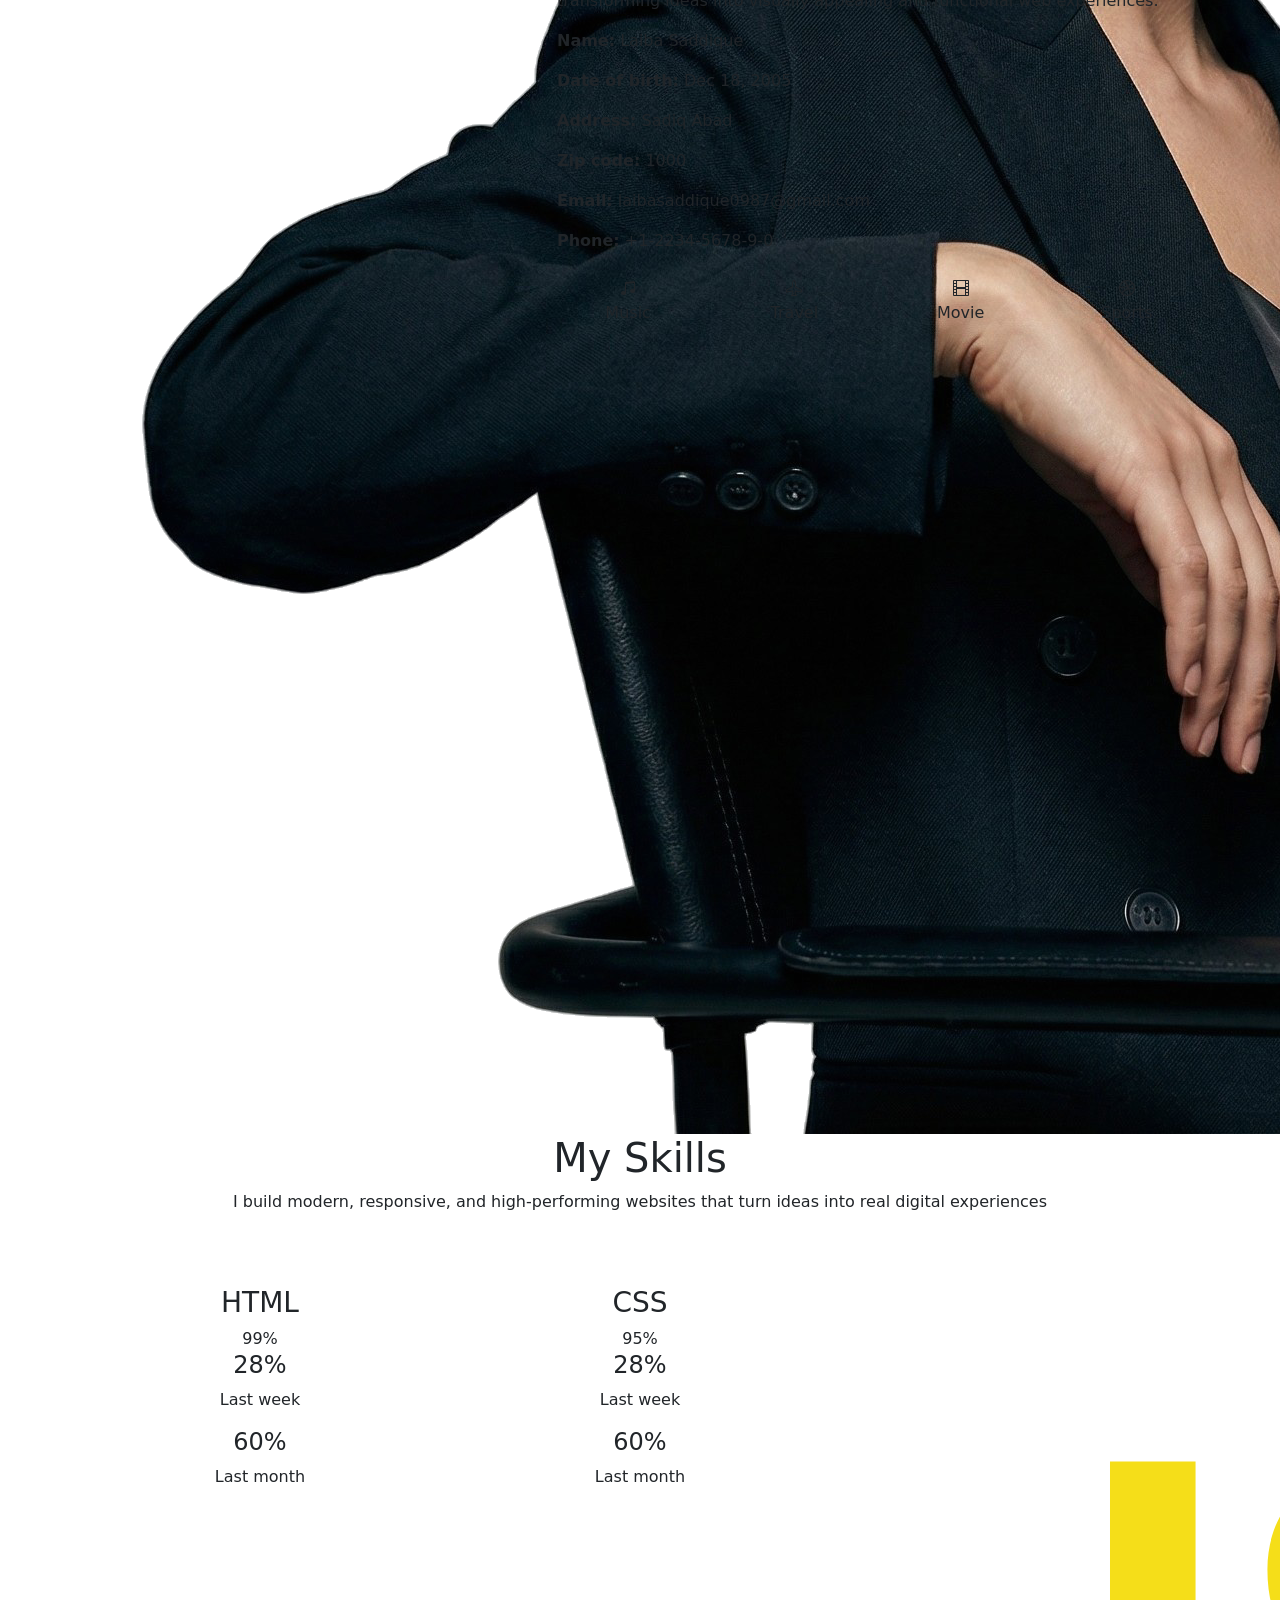
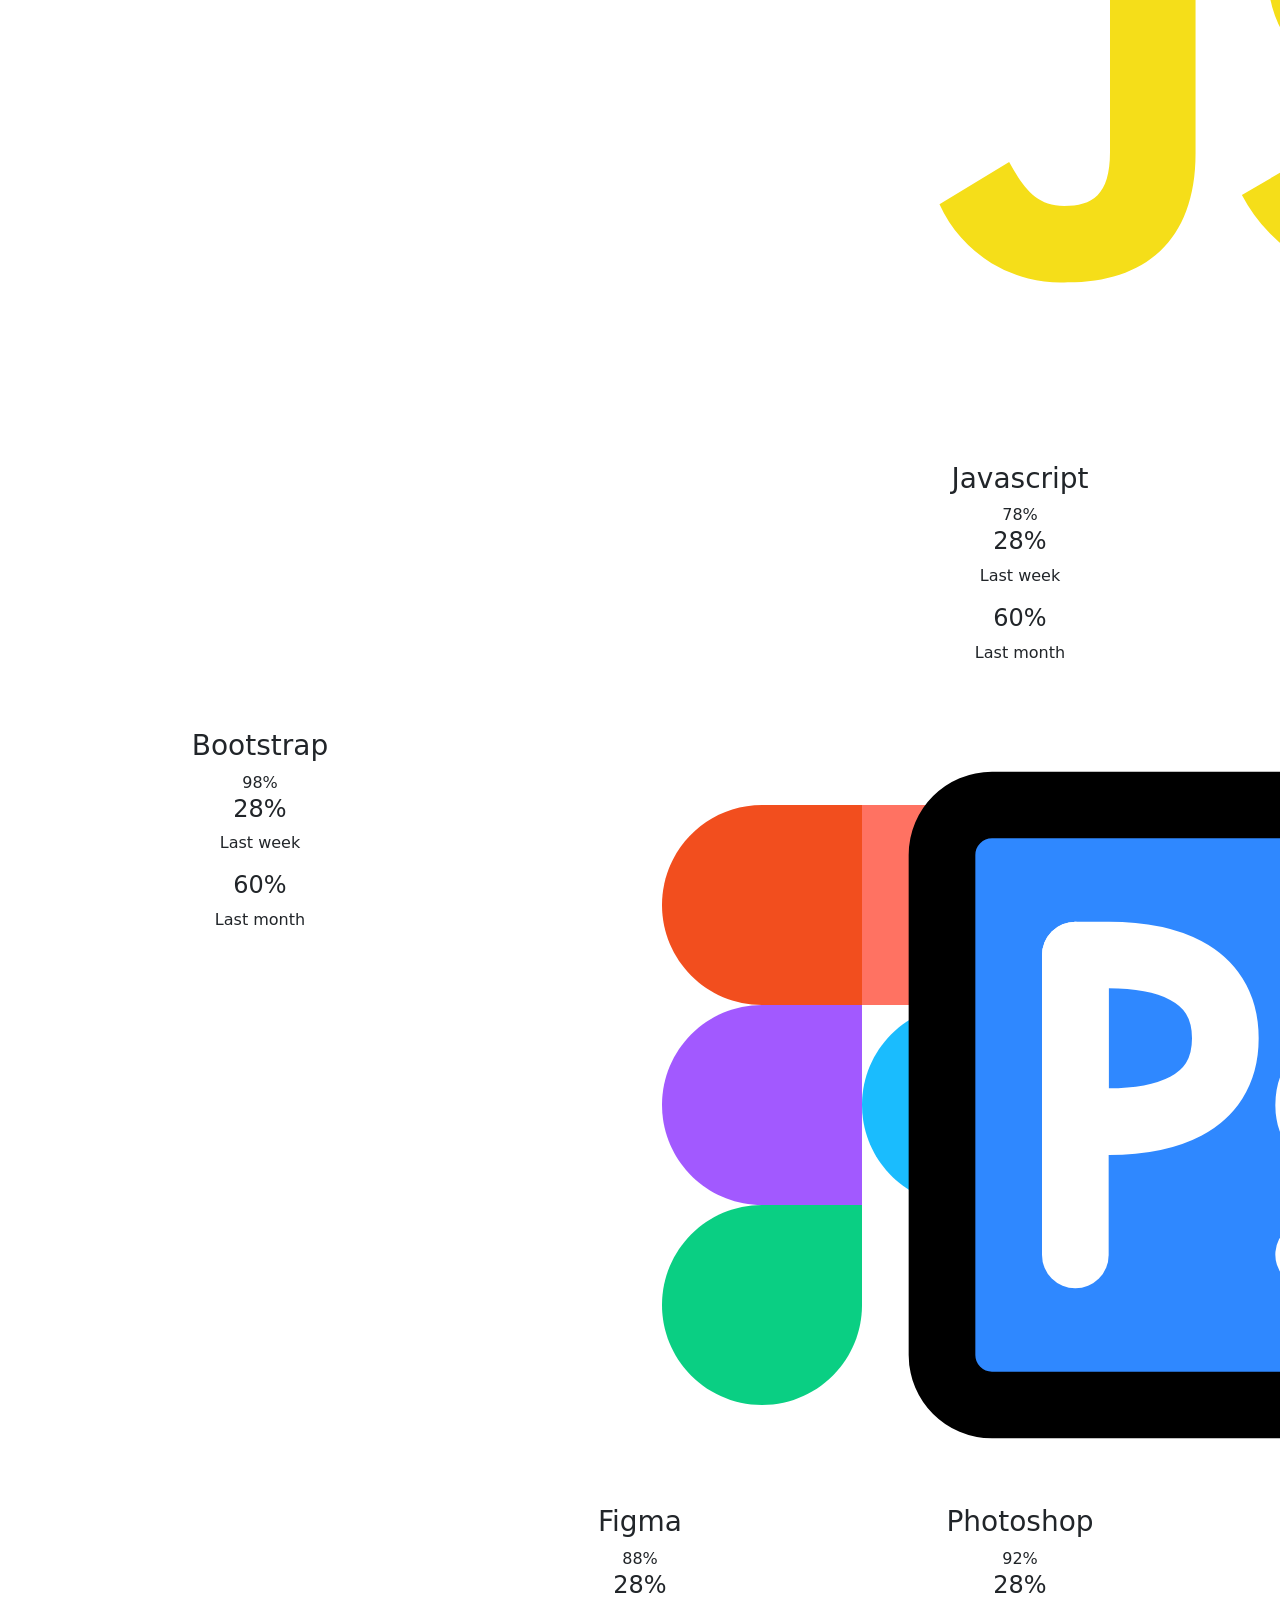
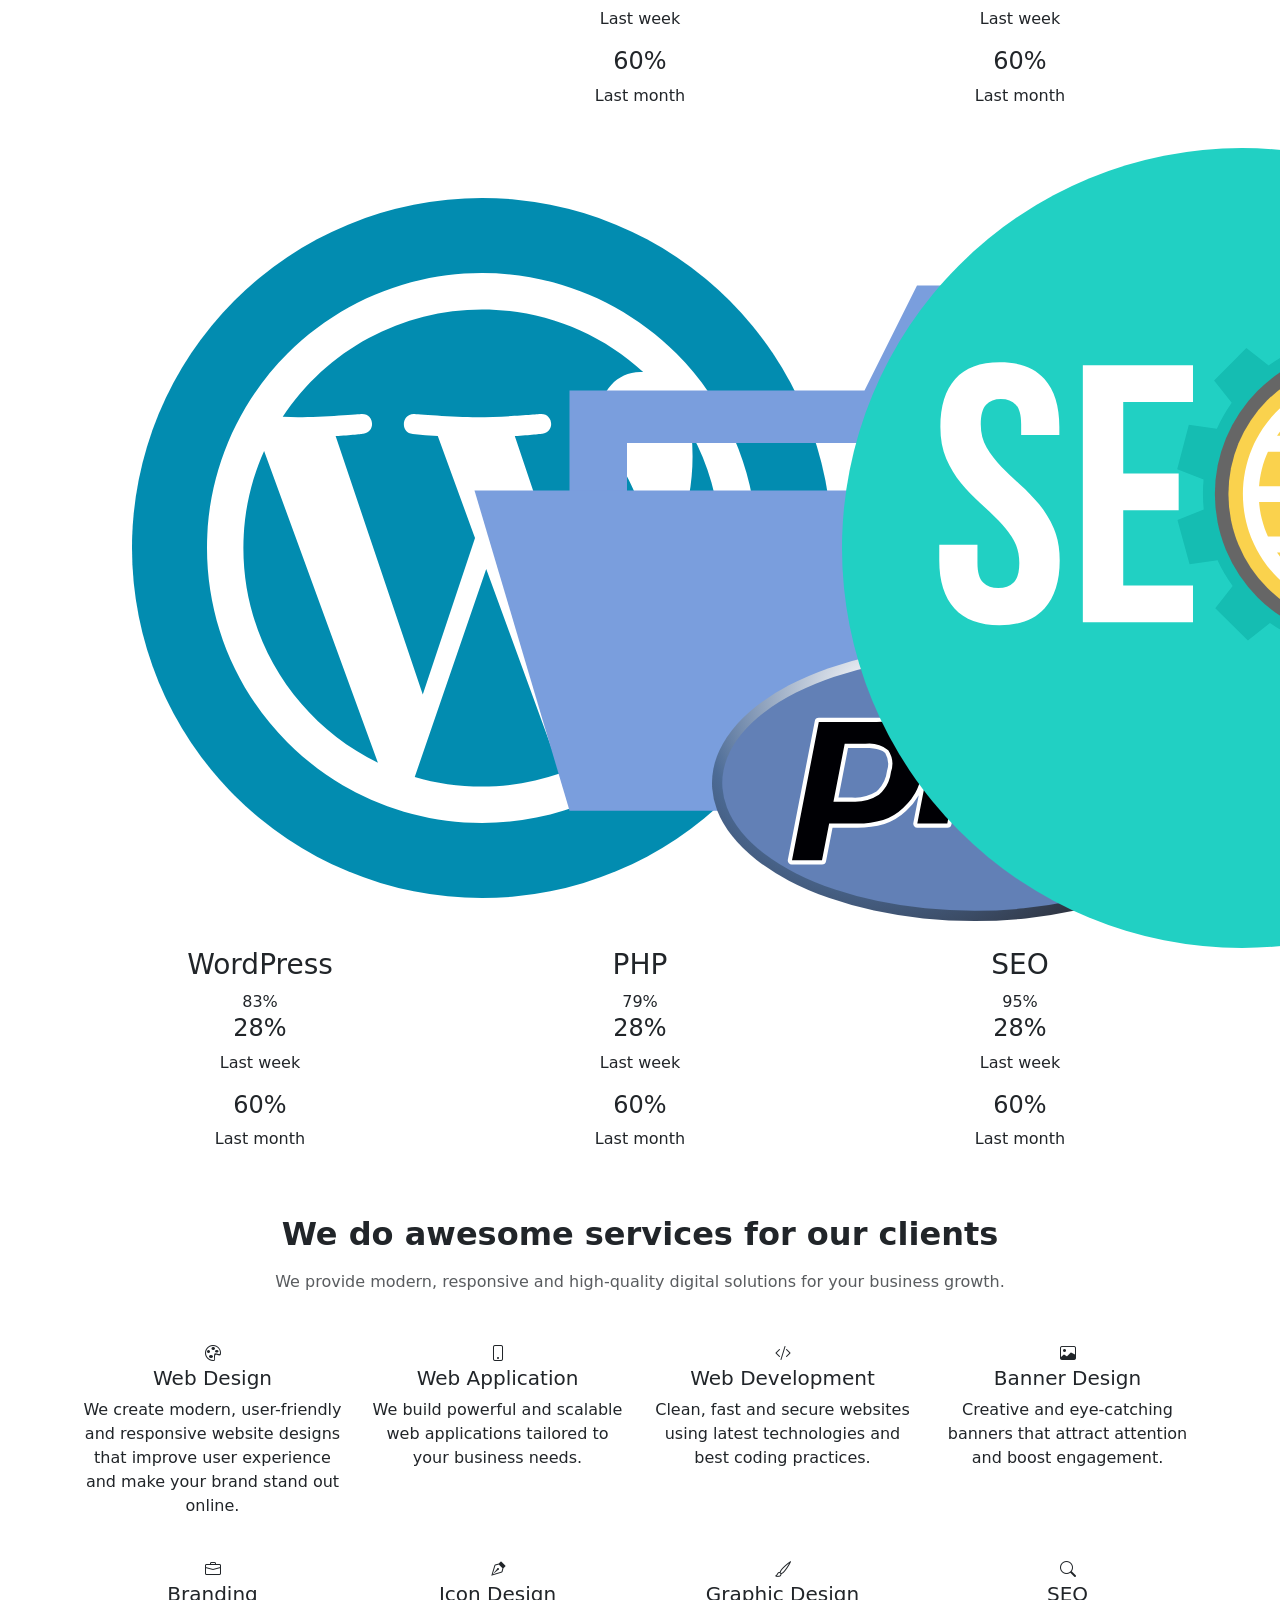
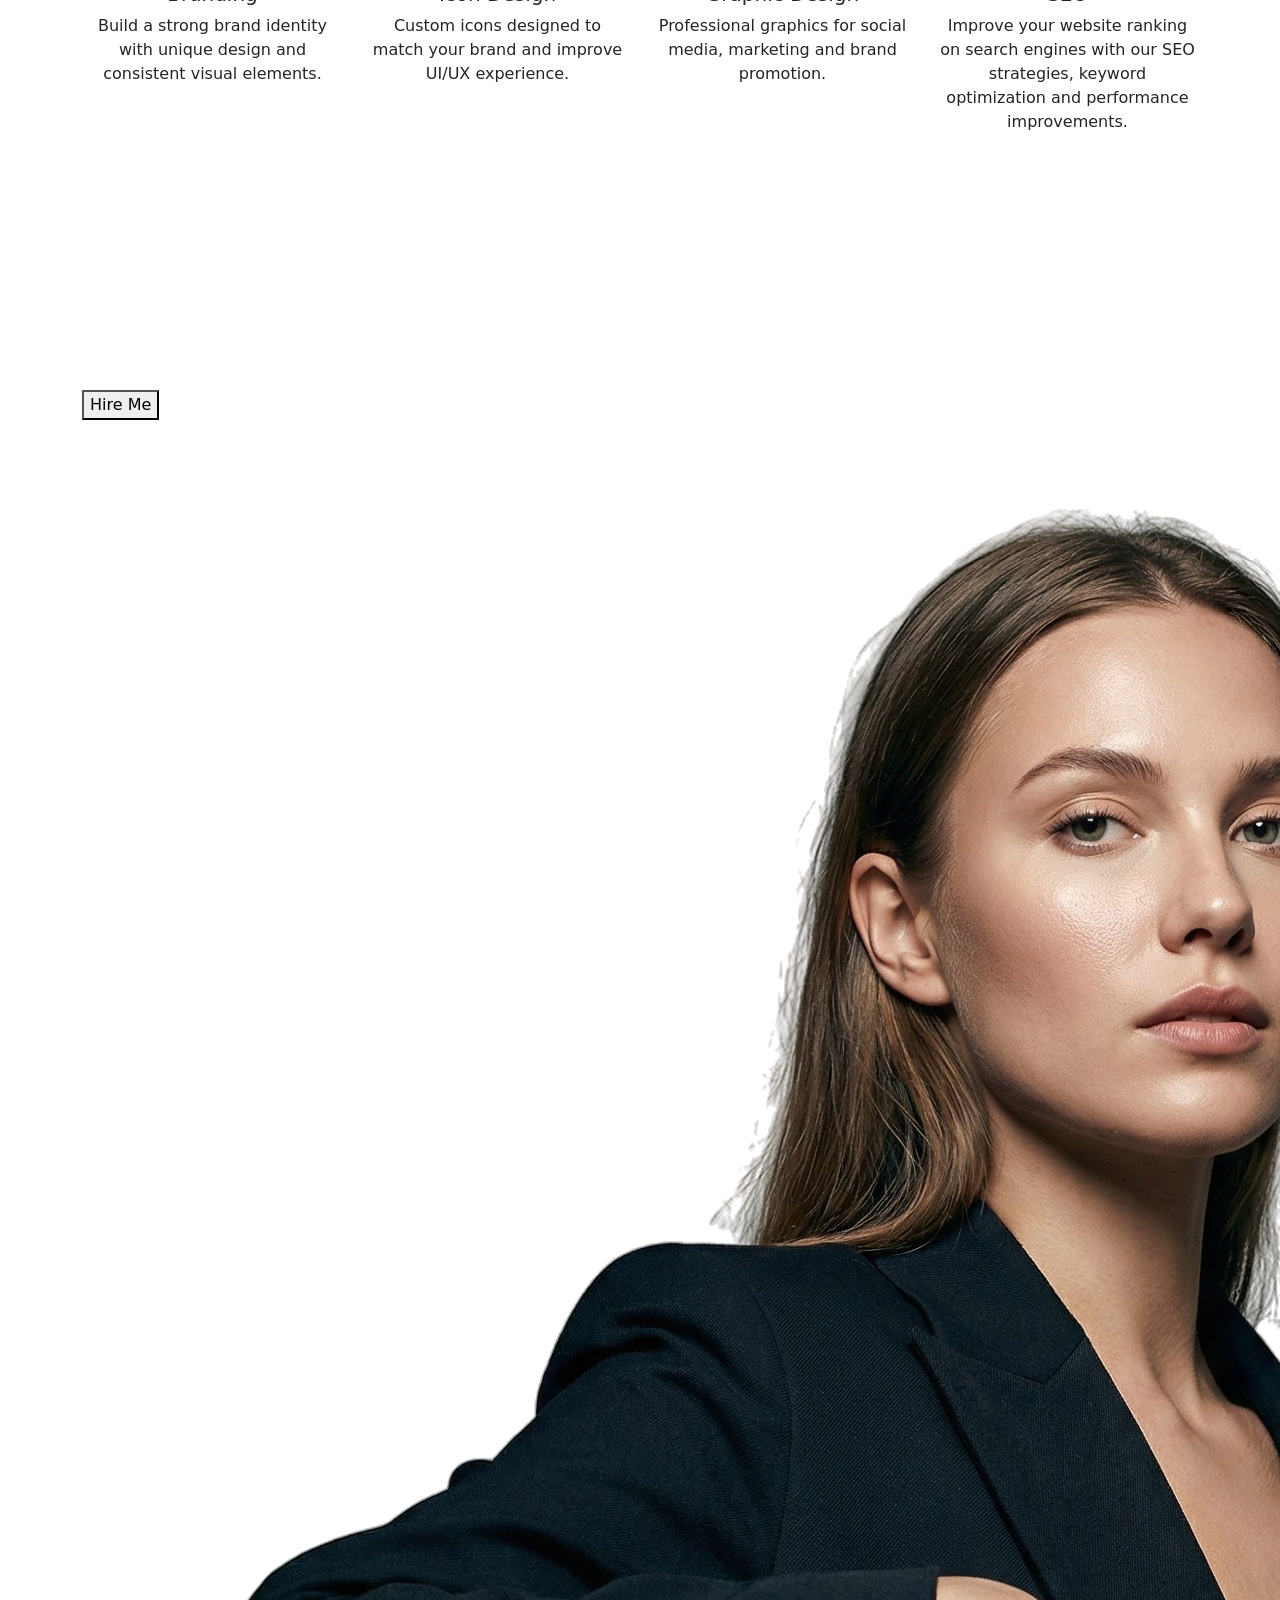
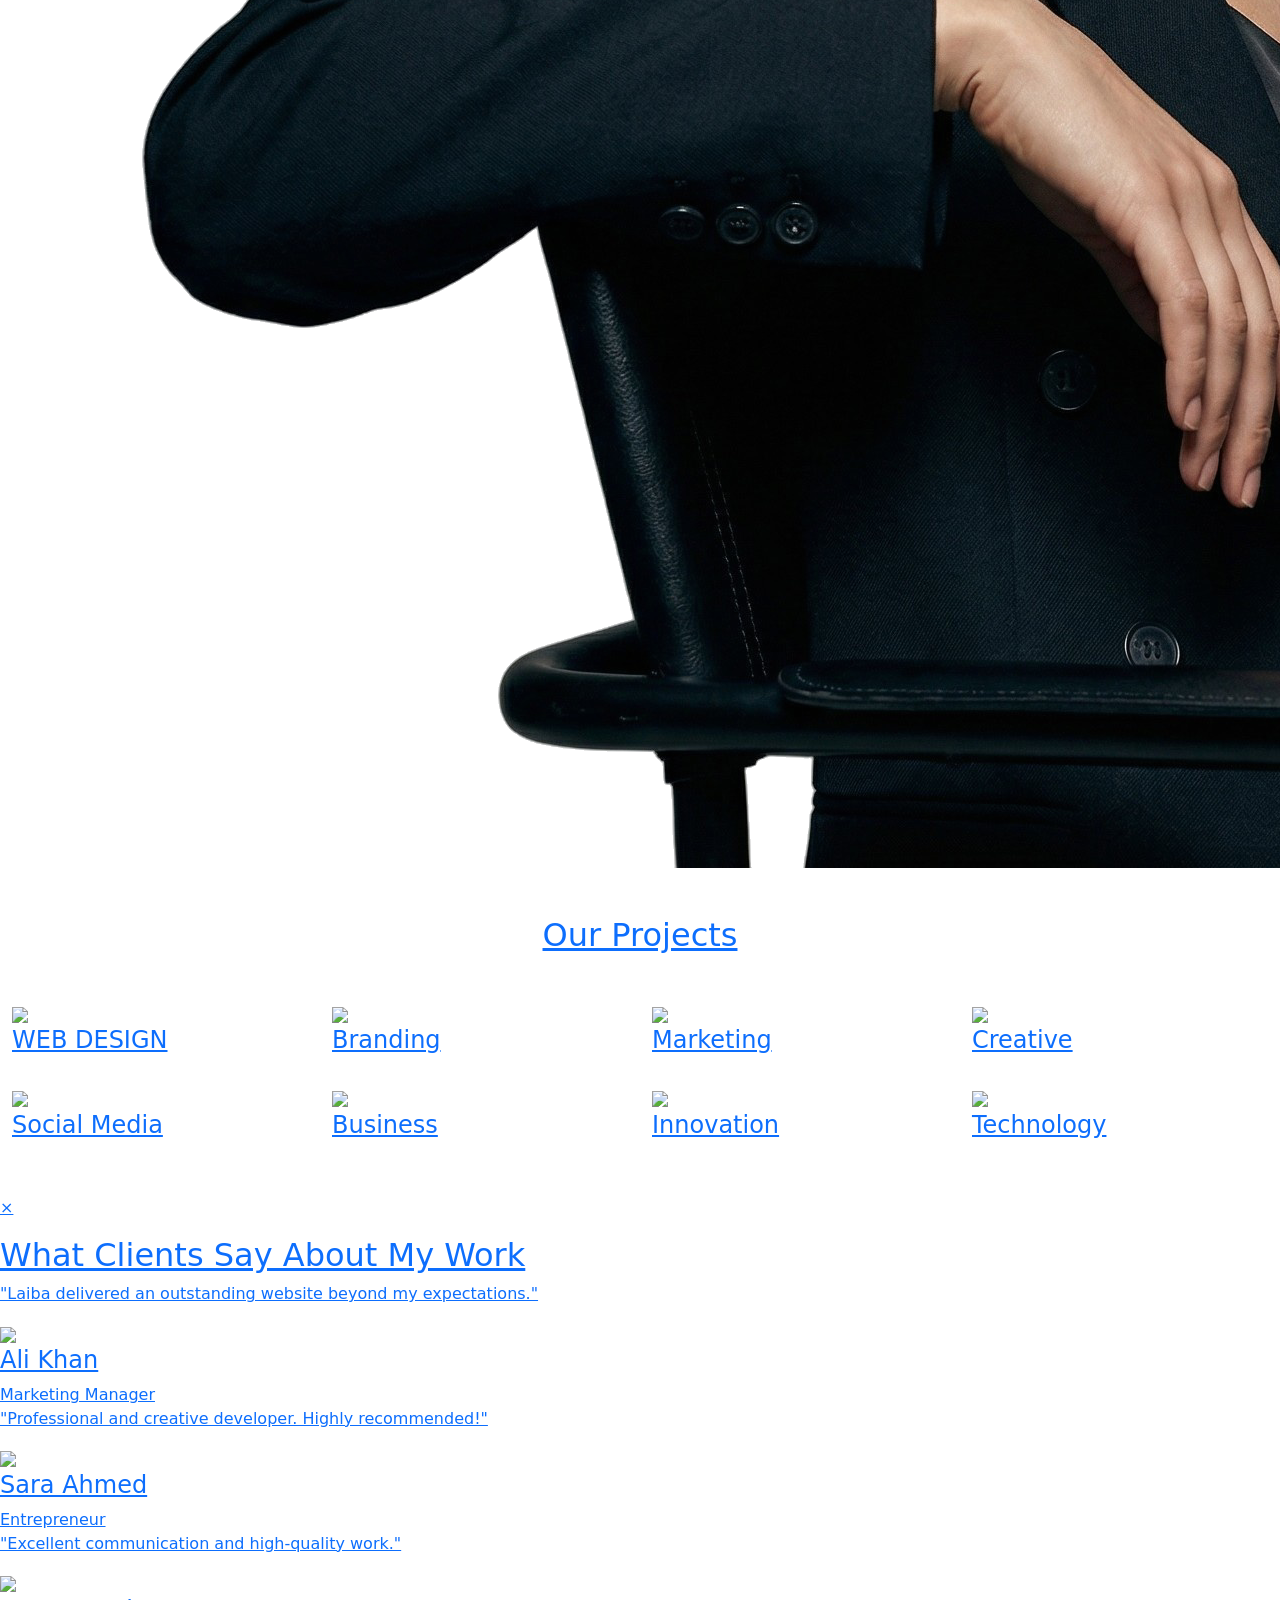
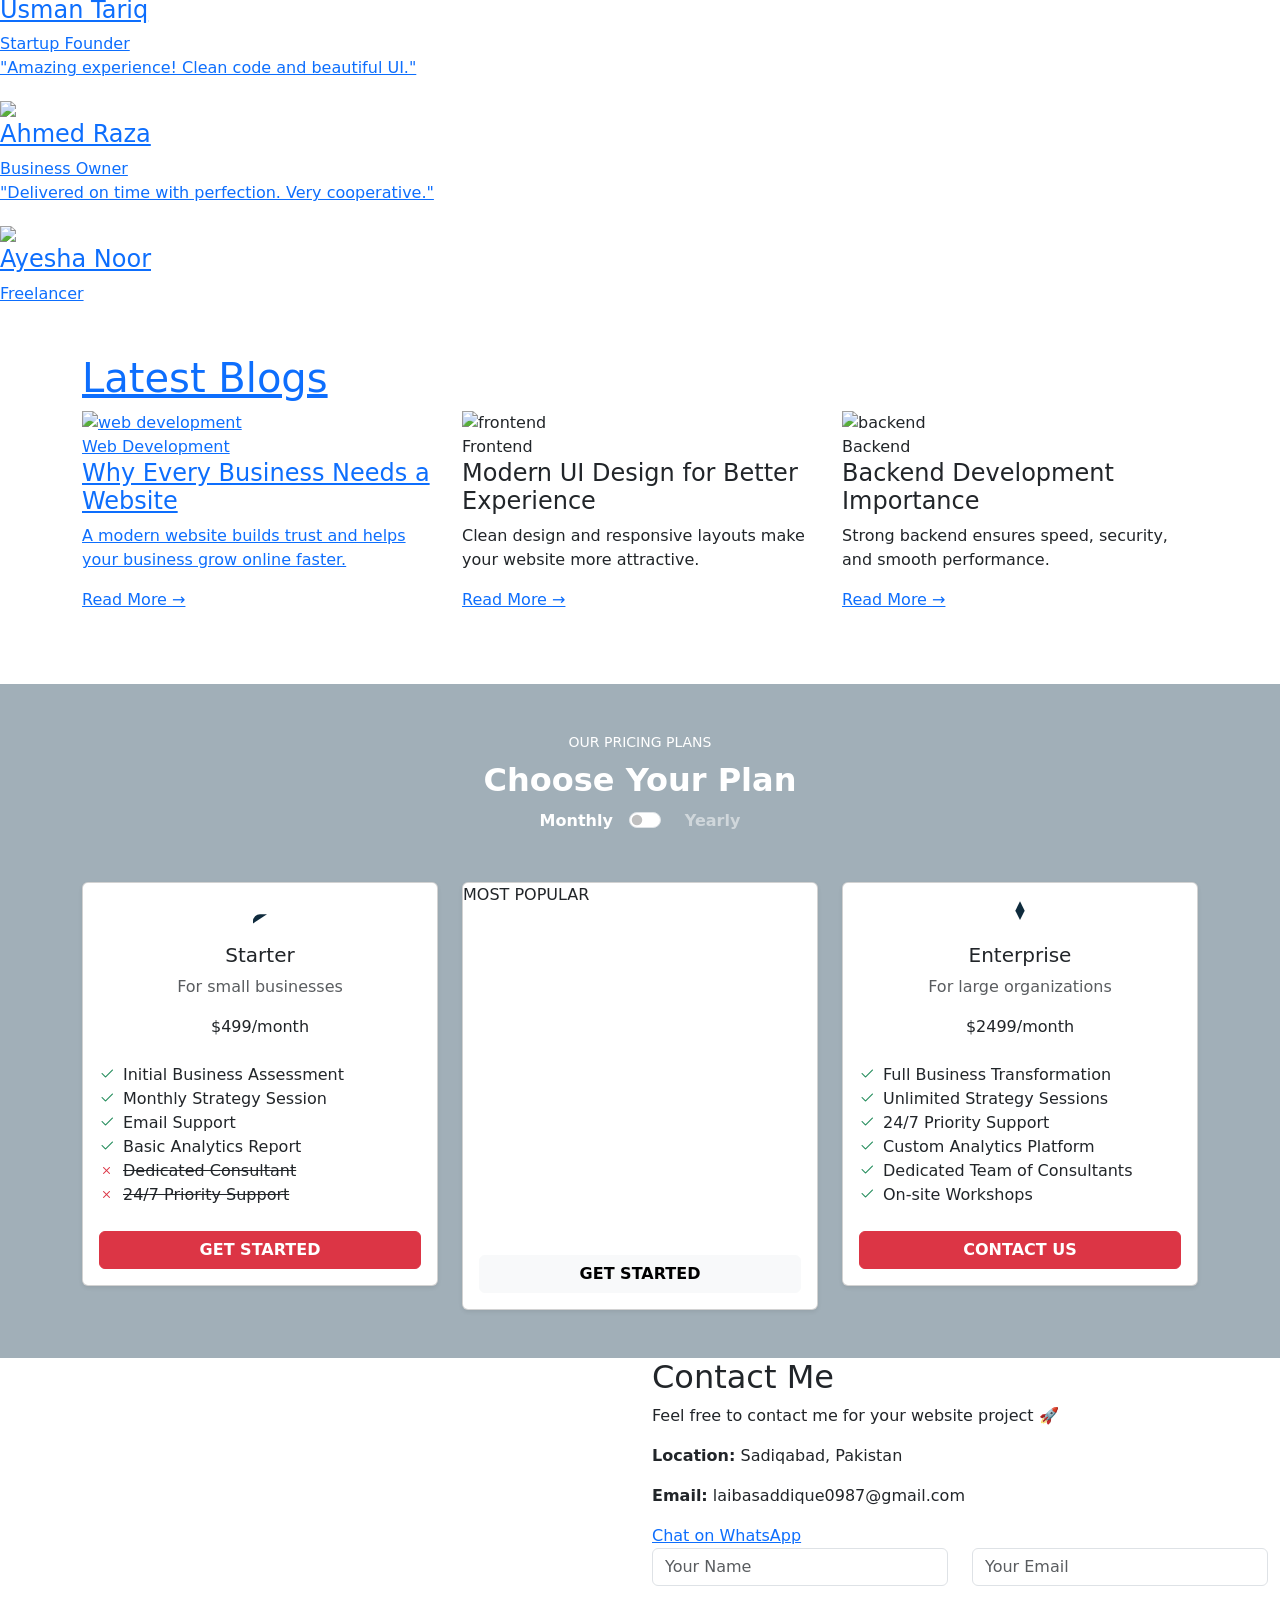
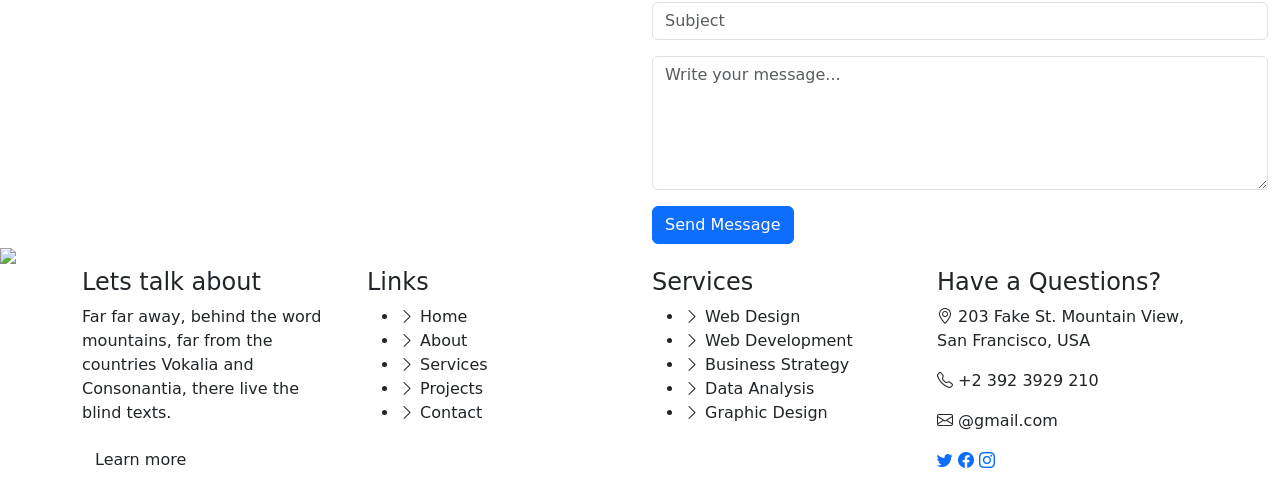
==== commit 2b4e0d55: "Update index.html" ====
--- a/portfolio1/index.html
+++ b/portfolio1/index.html
@@ -41,7 +41,7 @@
 <section id="home" class="hero">
 
   <video autoplay muted loop playsinline class="hero-video">
-    <source src="image/video.mp4" type="video/mp4">
+    <source src="video.mp4" type="video/mp4">
   </video>
 
   <div class="container-fluid h-100">
@@ -141,7 +141,7 @@
 
       <!-- IMAGE LEFT -->
       <div class="col-lg-5 col-md-6 mb-4 mb-md-0">
-        <img src="image/freepik__background__14983.png" class="about-img" alt="profile">
+        <img src="freepik__background__14983.png" class="about-img" alt="profile">
       </div>
 
       <!-- CONTENT RIGHT -->
@@ -149,9 +149,7 @@
         <h2>About Me</h2>
 
         <p class="about-text">
-          A small river named Duden flows by their place and supplies it with the 
-          necessary regelialia. It is a paradisematic country, in which roasted parts 
-          of sentences fly into your mouth.
+          Hi 👋, I am a passionate and dedicated Web Developer with a strong focus on creating modern, responsive, and user-friendly websites. I specialize in transforming ideas into visually appealing and functional web experiences.
         </p>
 
         <!-- INFO -->
@@ -226,7 +224,7 @@
       <!-- HTML -->
       <div class="col-lg-4 col-md-6">
         <div class="skill-card">
-          <img src="image/html-5.svg" alt="">
+          <img src="html-5.svg" alt="">
           <h3>HTML</h3>
           <div class="circle" data-percent="99"><span>99%</span></div>
 
@@ -247,7 +245,7 @@
      <!-- CSS -->
       <div class="col-lg-4 col-md-6">
         <div class="skill-card">
-          <img src="image/css-3.svg" alt="">
+          <img src="css-3.svg" alt="">
           <h3>CSS</h3>
           <div class="circle" data-percent="95"><span>95%</span></div>
 
@@ -268,7 +266,7 @@
       <!-- javascript -->
       <div class="col-lg-4 col-md-6">
         <div class="skill-card">
-          <img src="image/js.svg" alt="">
+          <img src="js.svg" alt="">
           <h3>Javascript</h3>
           <div class="circle" data-percent="78"><span>78%</span></div>
 
@@ -289,7 +287,7 @@
       <!-- bootstrap -->
       <div class="col-lg-4 col-md-6">
         <div class="skill-card">
-          <img src="image/bootstrap.svg" alt="">
+          <img src="bootstrap.svg" alt="">
           <h3>Bootstrap</h3>
           <div class="circle" data-percent="98"><span>98%</span></div>
 
@@ -310,7 +308,7 @@
       <!-- Figma -->
       <div class="col-lg-4 col-md-6">
         <div class="skill-card">
-          <img src="image/figma.svg" alt="">
+          <img src="figma.svg" alt="">
           <h3>Figma</h3>
           <div class="circle" data-percent="88"><span>88%</span></div>
 
@@ -331,7 +329,7 @@
       <!-- Photoshop -->
       <div class="col-lg-4 col-md-6">
         <div class="skill-card">
-          <img src="image/adobe-photoshop.svg" alt="">
+          <img src="adobe-photoshop.svg" alt="">
           <h3>Photoshop</h3>
           <div class="circle" data-percent="92"><span>92%</span></div>
 
@@ -352,7 +350,7 @@
       <!-- WordPress -->
       <div class="col-lg-4 col-md-6">
         <div class="skill-card">
-          <img src="image/wordpress.svg" alt="">
+          <img src="wordpress.svg" alt="">
           <h3>WordPress</h3>
           <div class="circle" data-percent="83"><span>83%</span></div>
 
@@ -373,7 +371,7 @@
       <!-- php -->
       <div class="col-lg-4 col-md-6">
         <div class="skill-card">
-          <img src="image/php-opened.svg" alt="">
+          <img src="php-opened.svg" alt="">
           <h3>PHP</h3>
           <div class="circle" data-percent="79"><span>79%</span></div>
 
@@ -394,7 +392,7 @@
       <!-- SEO -->
       <div class="col-lg-4 col-md-6">
         <div class="skill-card">
-          <img src="image/seo-search.svg" alt="">
+          <img src="seo-search.svg" alt="">
           <h3>SEO</h3>
           <div class="circle" data-percent="95"><span>95%</span></div>
 
@@ -518,16 +516,17 @@
       <div class="col-lg-6 text-white">
         <h1>Have a project on your mind.</h1>
         <p>
-          A small river named Duden flows by their place and supplies it with the necessary
-          regelialia. It is a paradisematic country, in which roasted parts of sentences fly.
+          Let’s turn your ideas into reality! I create modern and responsive websites tailored to your needs. Contact me today and let’s start your project.
         </p>
 
-        <button class="cta-btn">Contact me</button>
+        <a href="mailto:laibasaddique0987@gmail.com">
+         <button>Hire Me</button>
+
       </div>
 
       <!-- Right Image -->
       <div class="col-lg-6 text-center">
-        <img src="image/freepik__background__14983.png" alt="person" class="cta-img">
+        <img src="freepik__background__14983.png" alt="person" class="cta-img">
       </div>
 
     </div>
@@ -542,7 +541,7 @@
     <!-- Project Card -->
     <div class="col-lg-3 col-md-6 col-12">
       <div class="project-card" onclick="openPopup('Web Development', 'We create modern, fast, and responsive websites that help businesses grow online.')">
-        <img src="image/web-design.jpg" class="img-fluid">
+        <img src="web-design.jpg" class="img-fluid">
         <div class="overlay">
           <h4>WEB DESIGN</h4>
         </div>
@@ -907,7 +906,7 @@
         </div>
 
         <!-- WhatsApp Button (NO NUMBER DISPLAY) -->
-        <a href="https://wa.me/923230359916?text=Hello%20I%20want%20a%20website" 
+        <a href="https://wa.me/92?text=Hello%20I%20want%20a%20website" 
            target="_blank" 
            class="whatsapp-btn">
            Chat on WhatsApp
@@ -942,7 +941,7 @@
 </section>
 
 <!-- FLOATING WHATSAPP BUTTON -->
-<a href="https://wa.me/923230359916?text=Hello%20I%20want%20a%20website" 
+<a href="https://wa.me/92?text=Hello%20I%20want%20a%20website" 
    class="floating-whatsapp" 
    target="_blank">
    <img src="https://cdn-icons-png.flaticon.com/512/733/733585.png">
@@ -994,7 +993,7 @@
         <h4>Have a Questions?</h4>
         <p><i class="bi bi-geo-alt"></i> 203 Fake St. Mountain View, San Francisco, USA</p>
         <p><i class="bi bi-telephone"></i> +2 392 3929 210</p>
-        <p><i class="bi bi-envelope"></i> info@yourdomain.com</p>
+        <p><i class="bi bi-envelope"></i> @gmail.com</p>
 
         <!-- Social Icons -->
         <div class="social-icons mt-3">
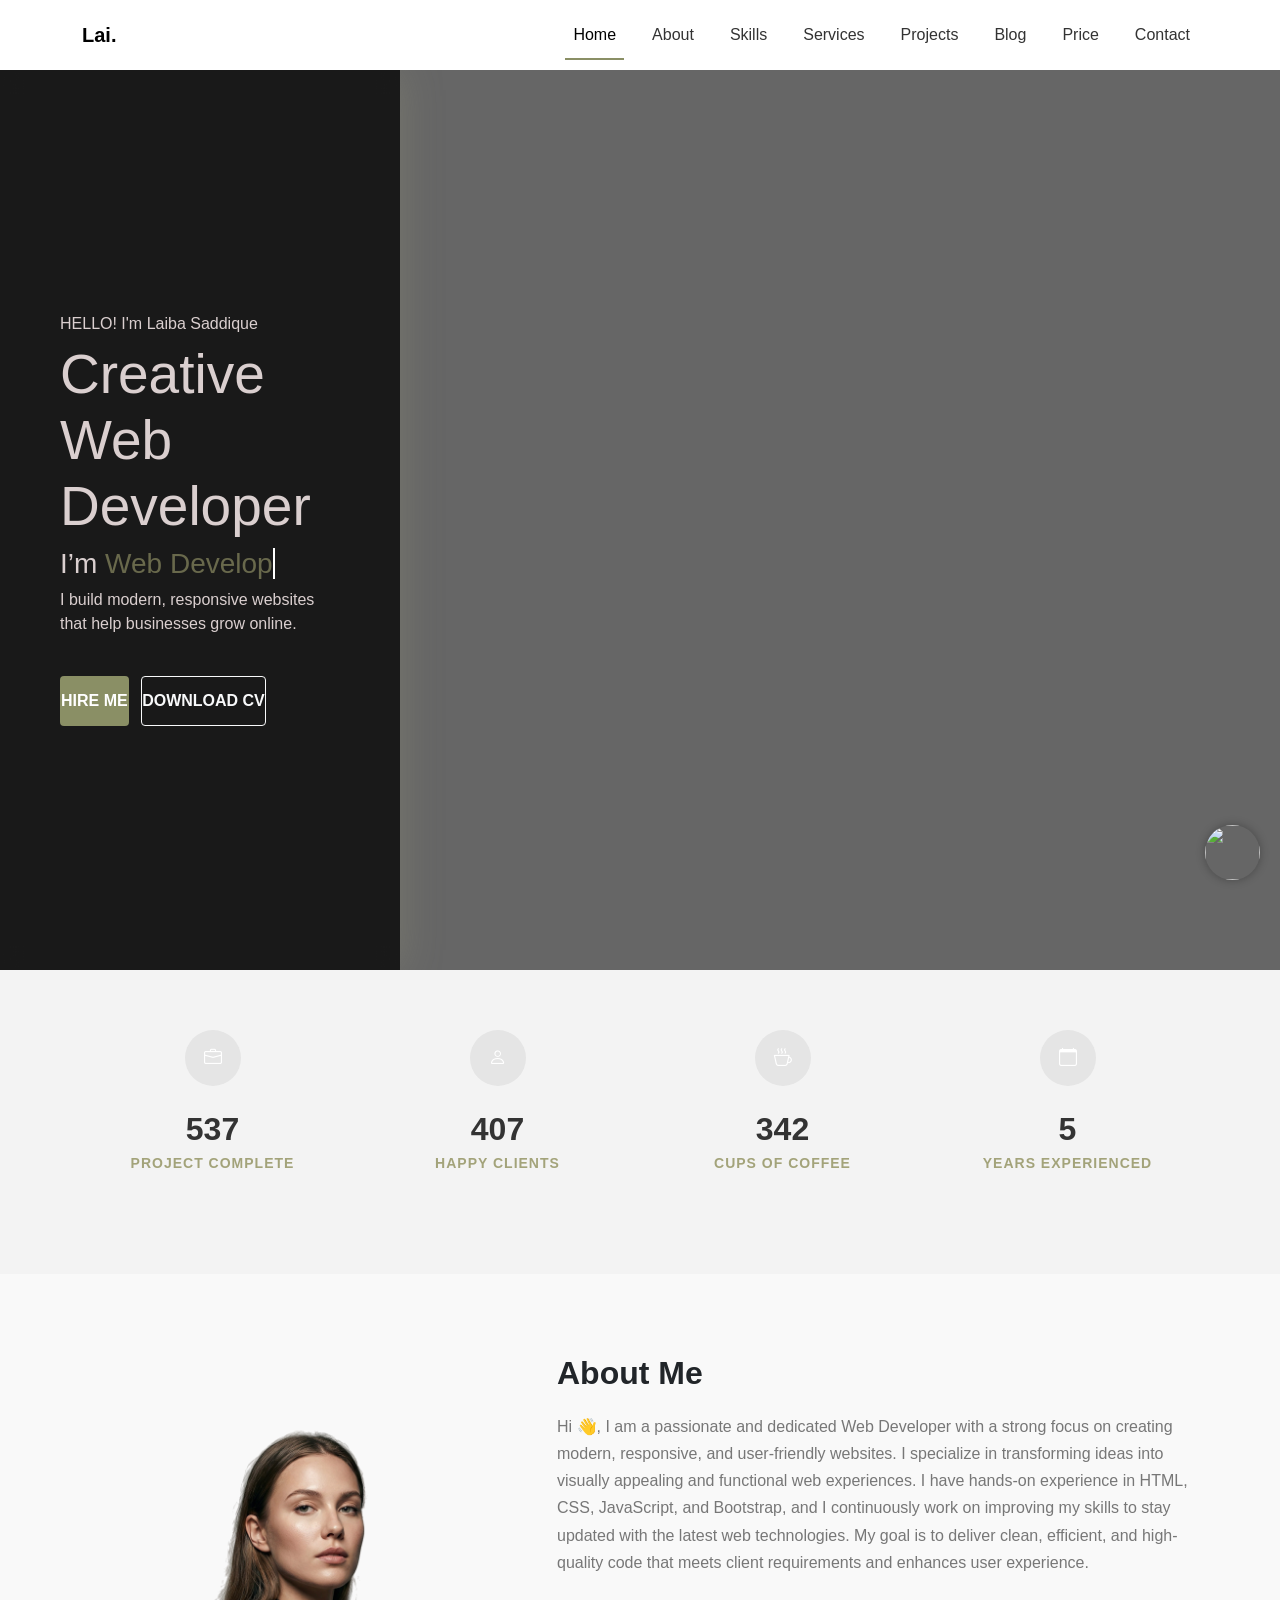
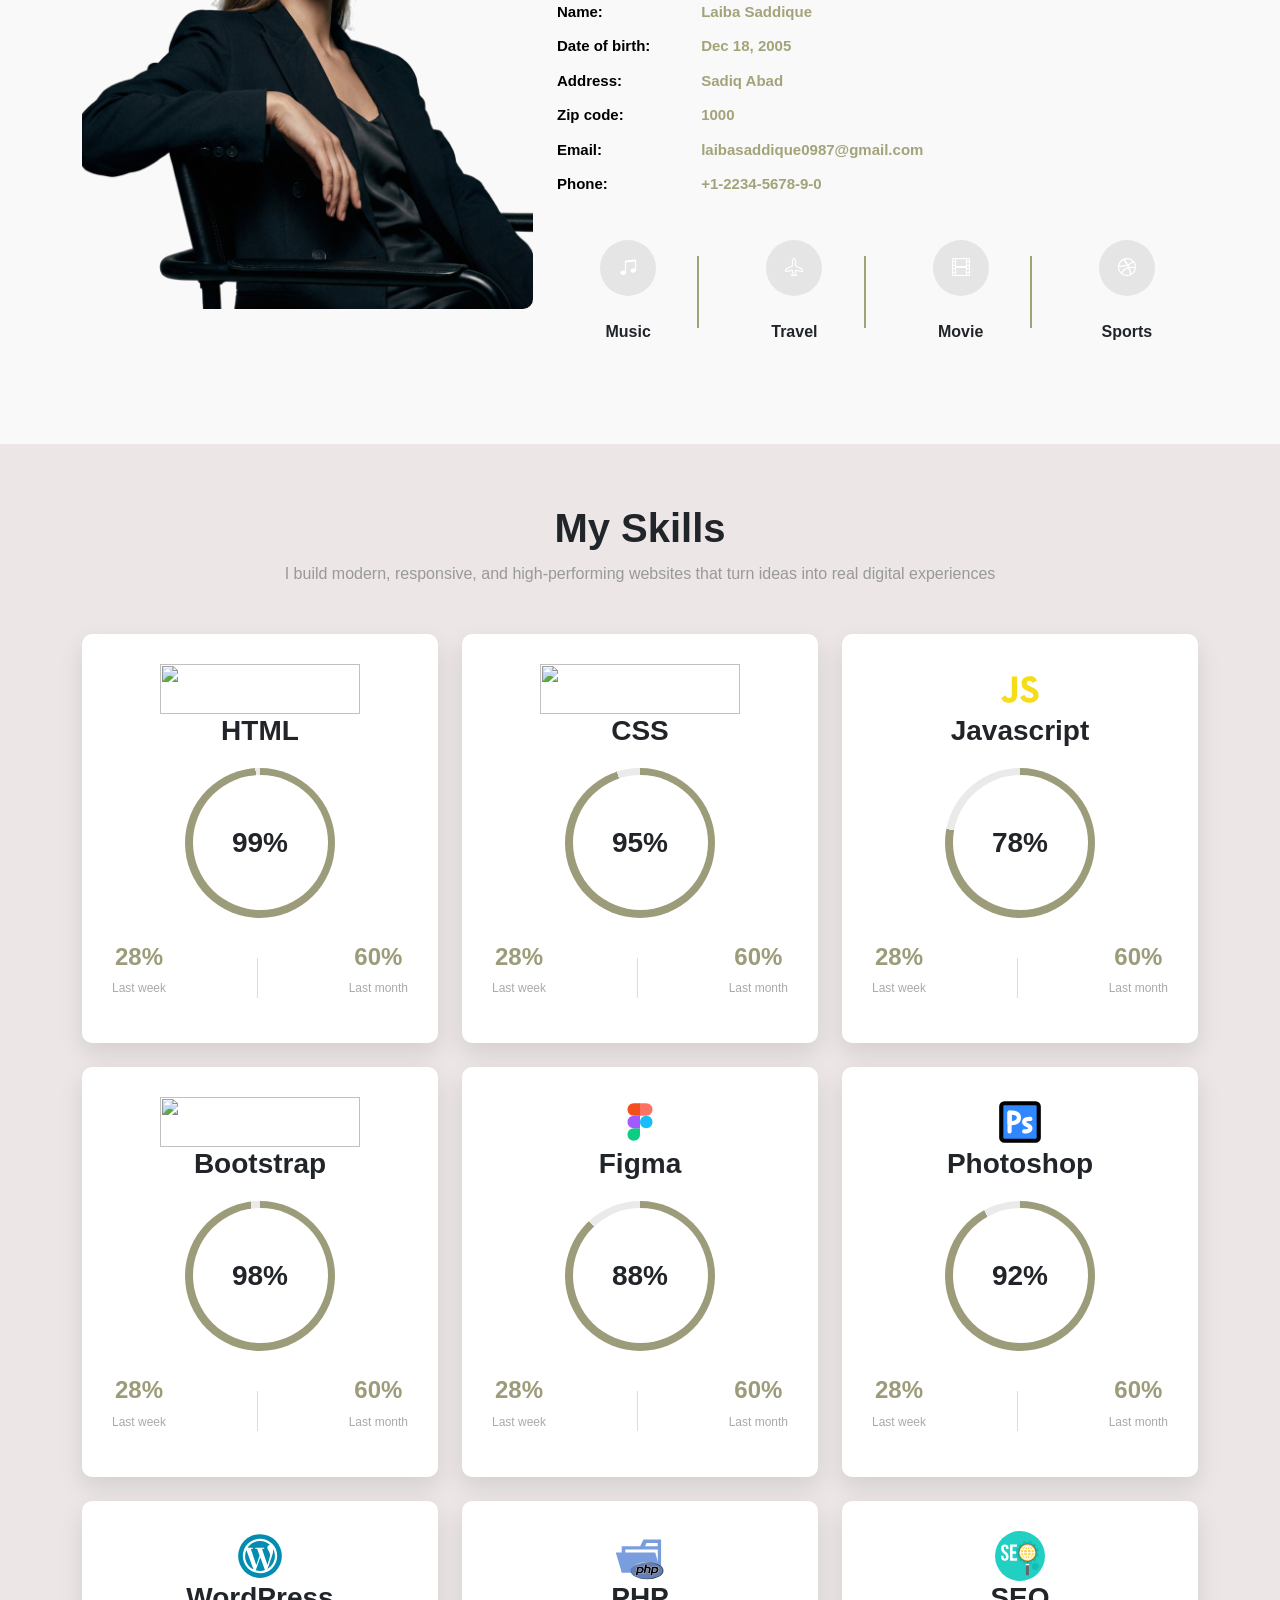
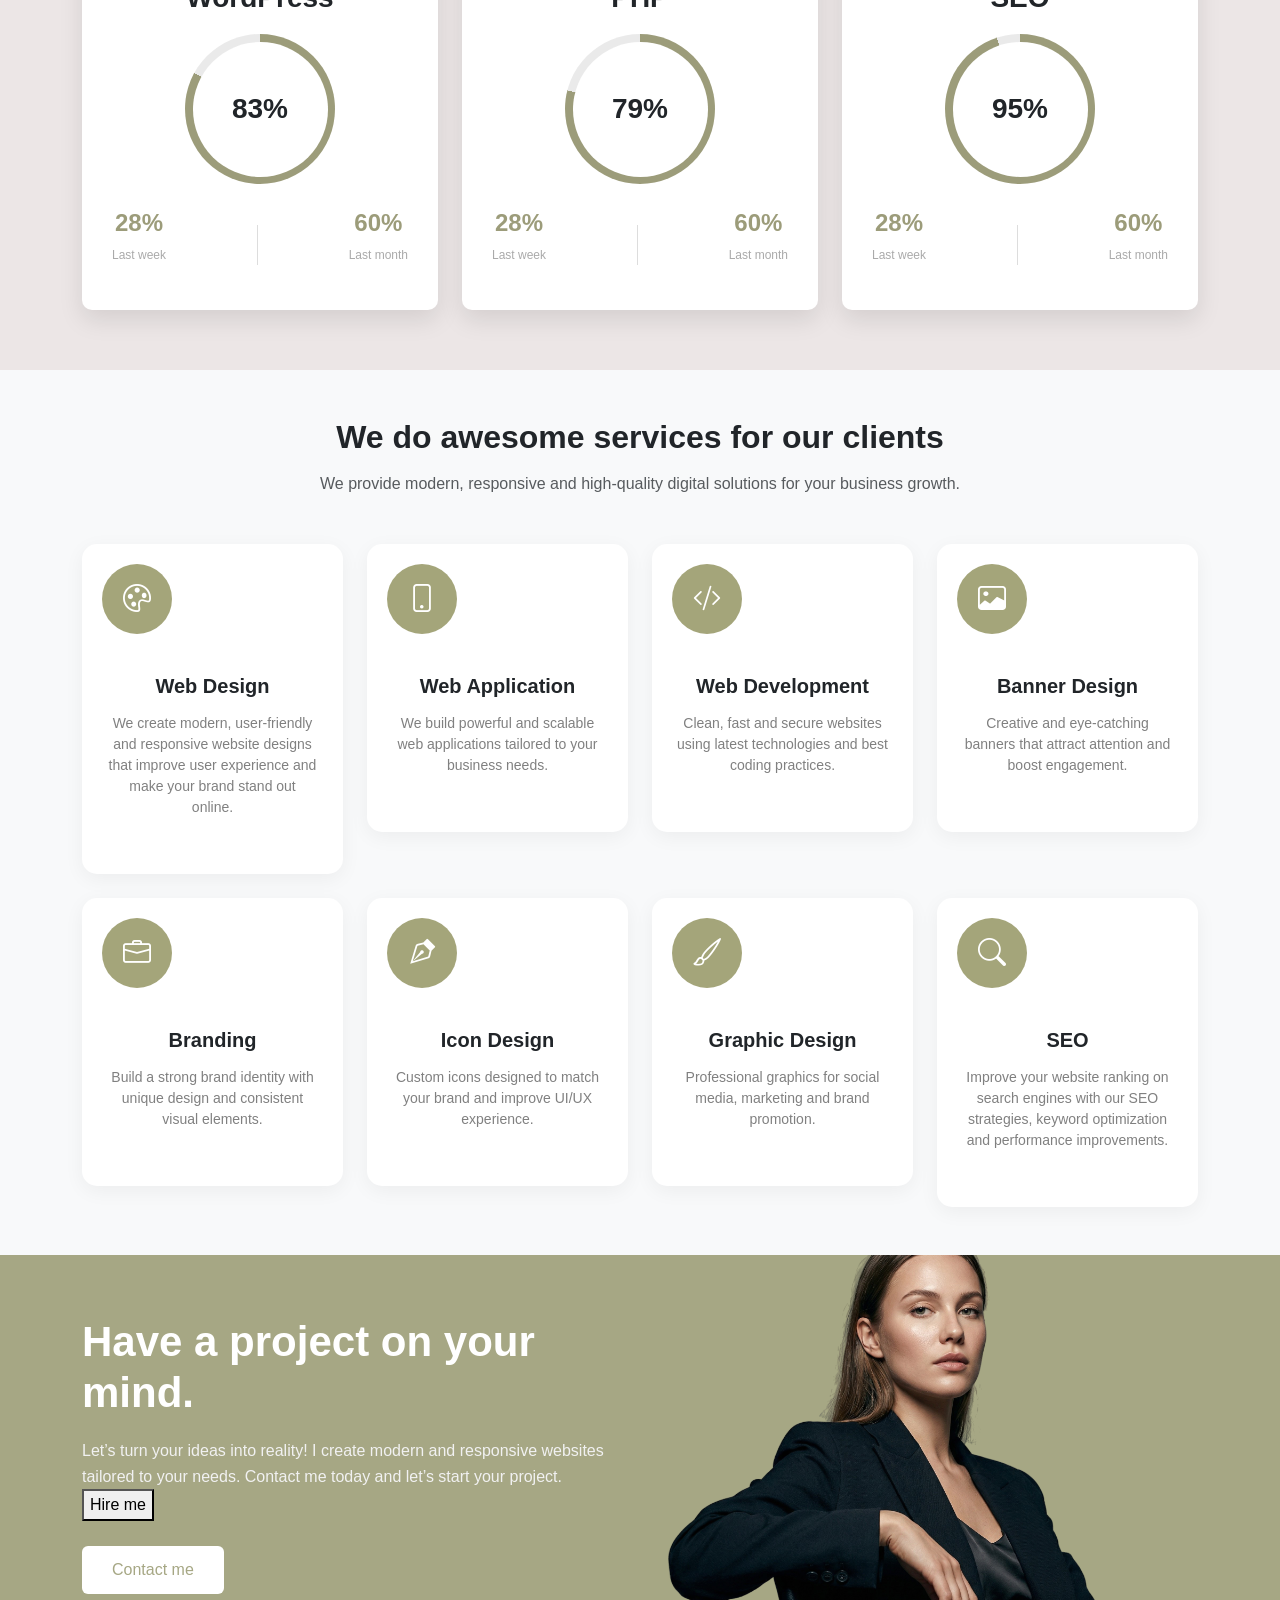
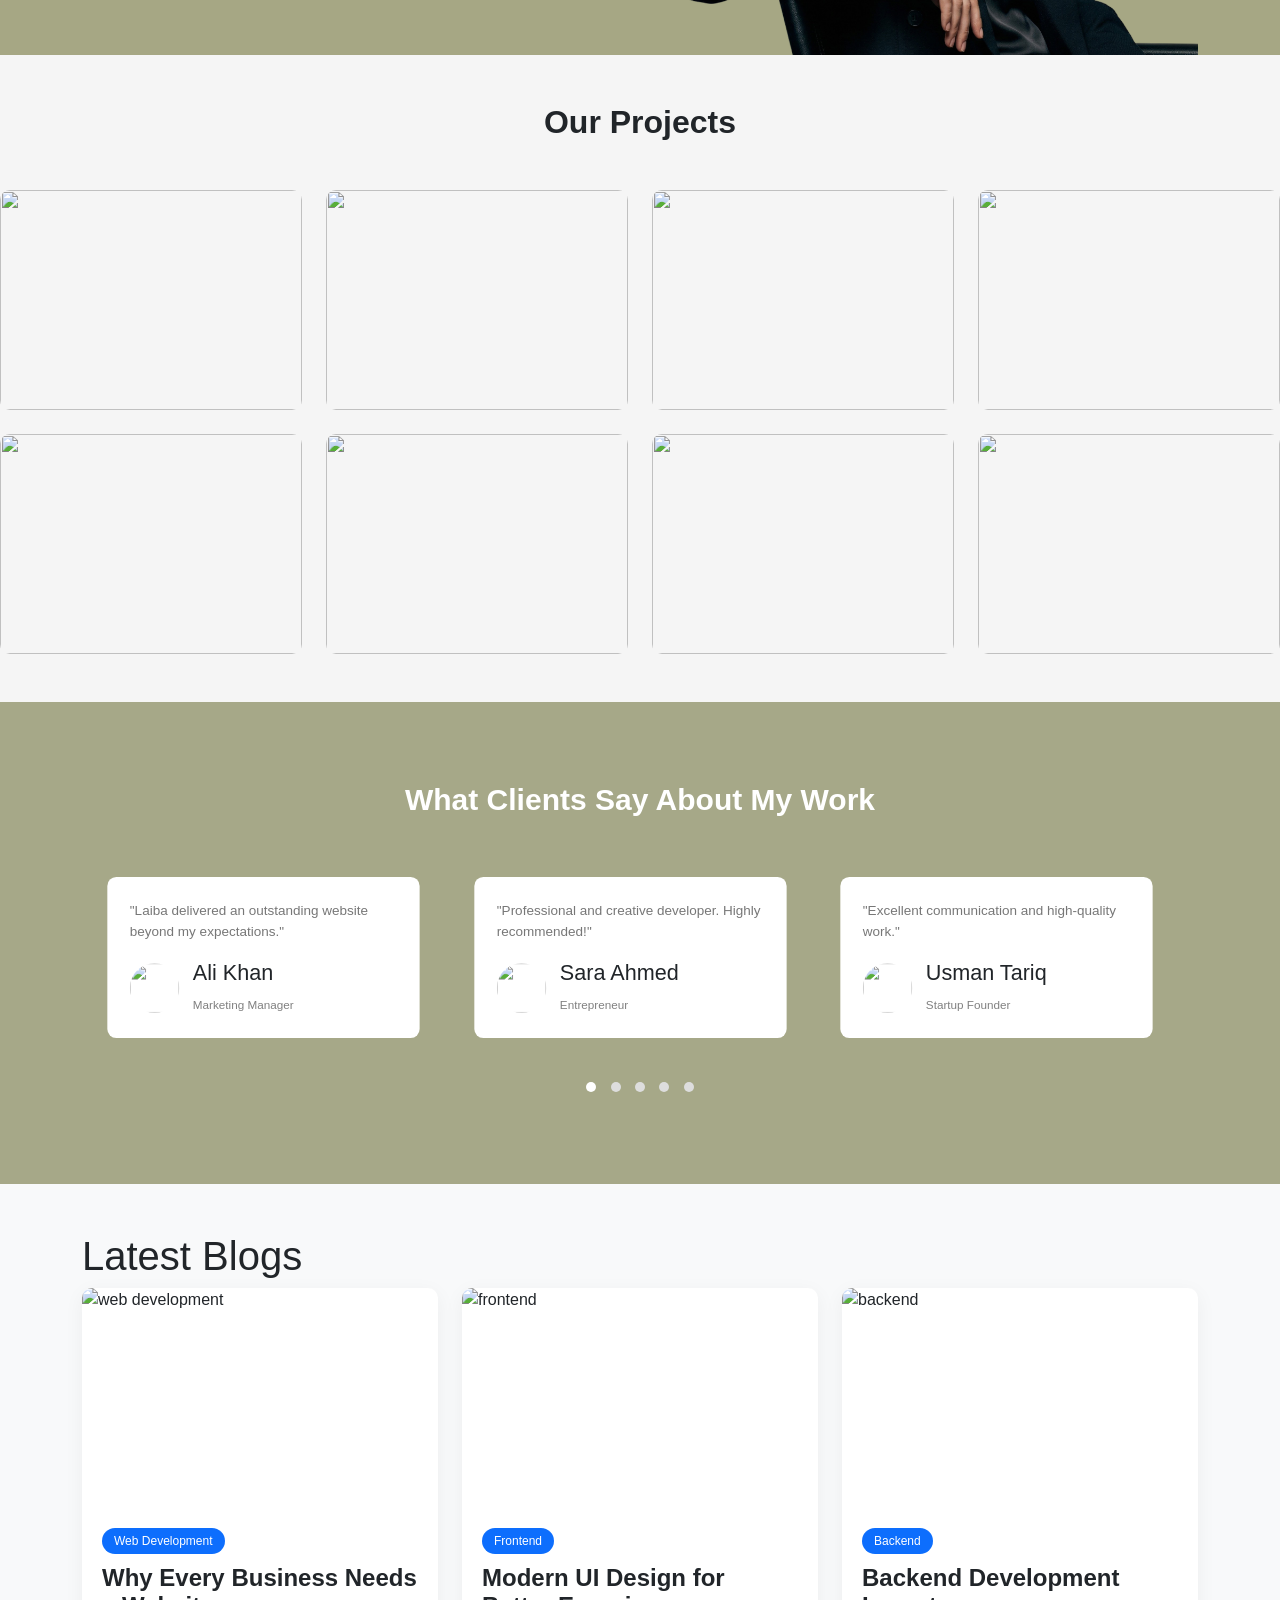
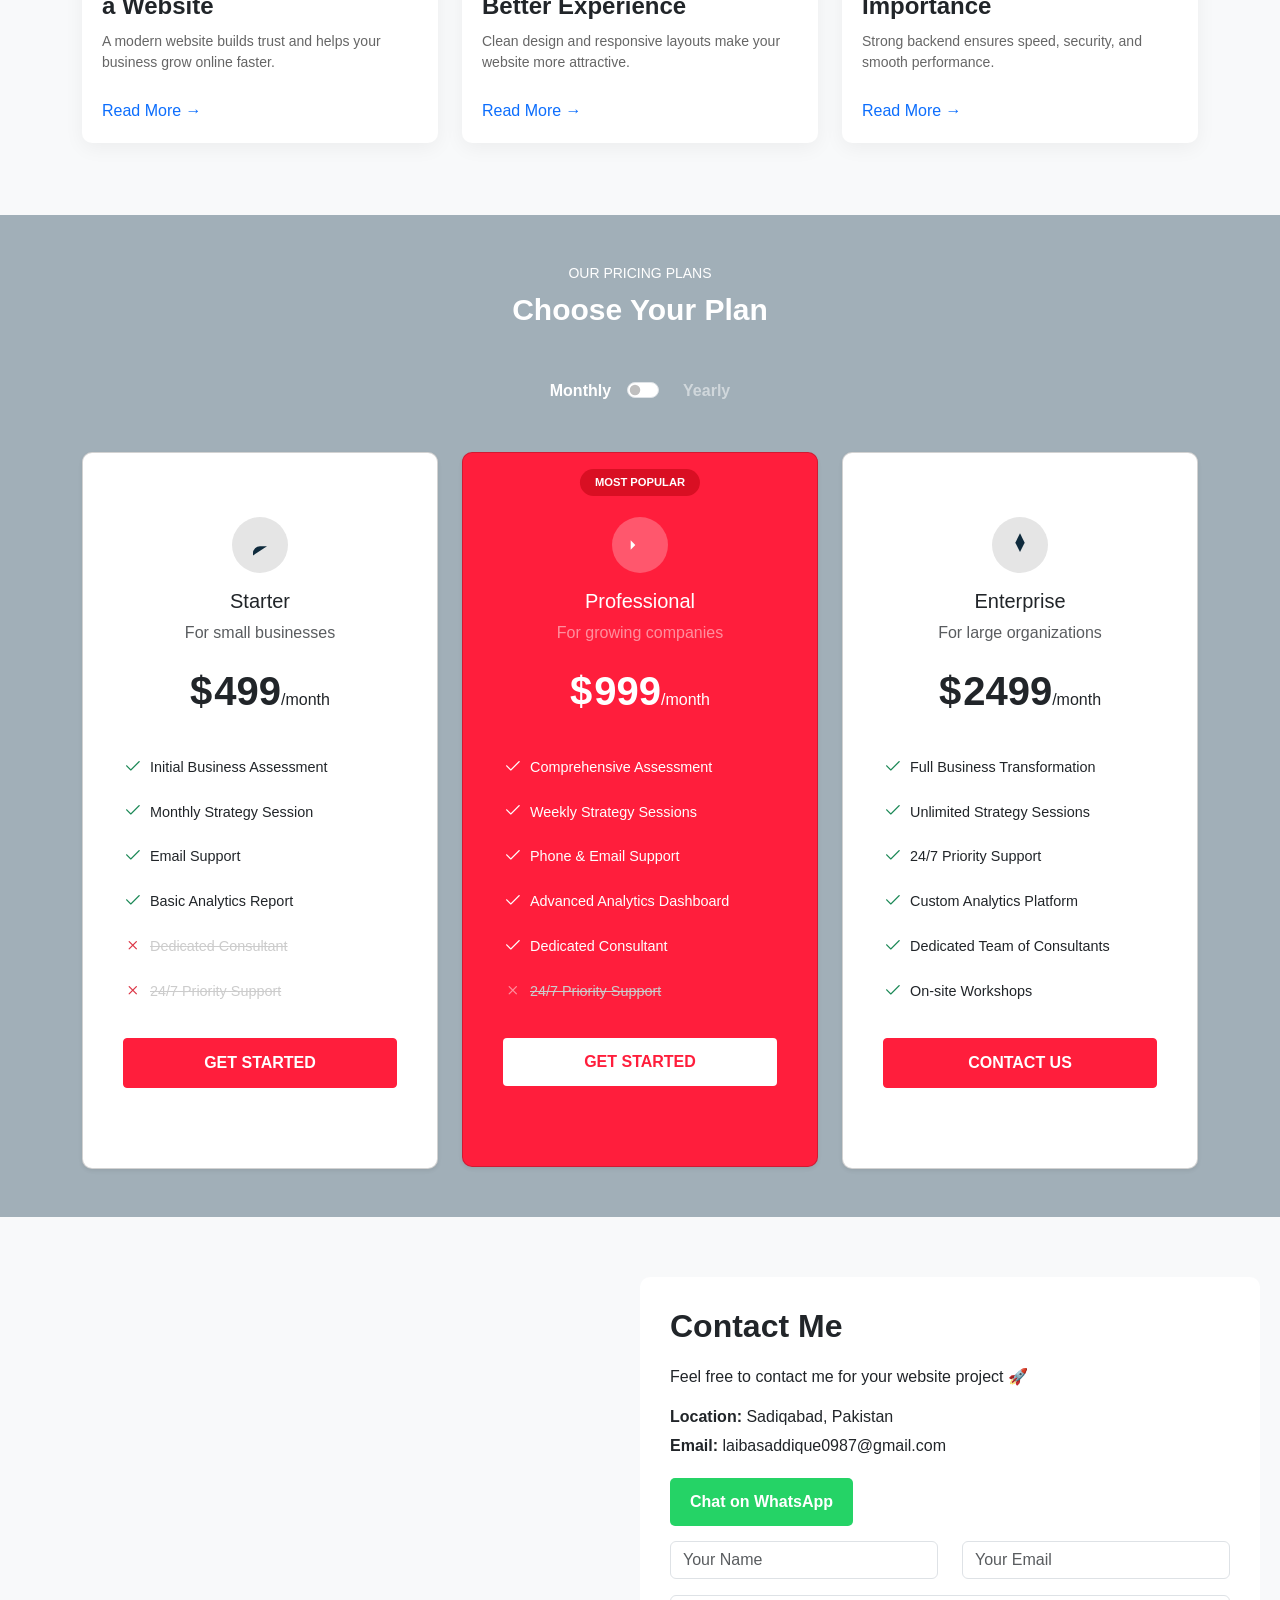
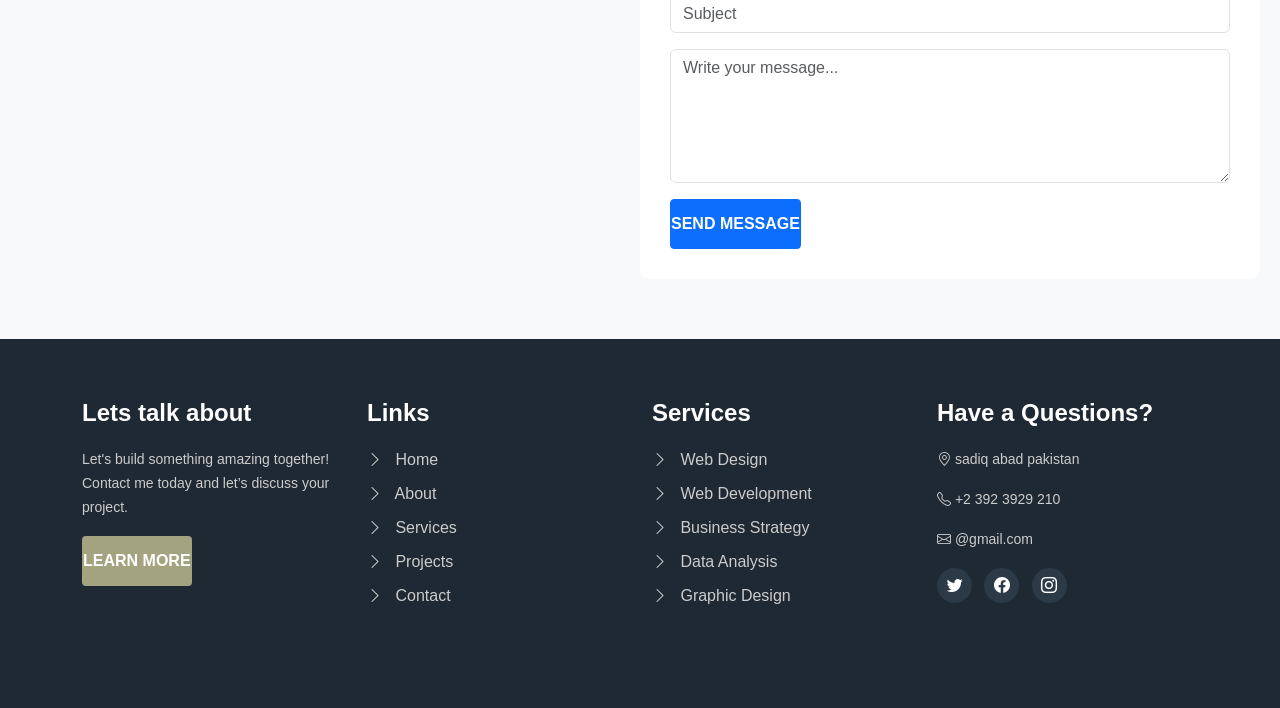
==== commit 046d1cc0: "Add files via upload" ====
--- a/portfolio1/index.html
+++ b/portfolio1/index.html
@@ -9,7 +9,7 @@
 <link href="https://cdn.jsdelivr.net/npm/bootstrap@5.3.0/dist/css/bootstrap.min.css" rel="stylesheet">
 <!-- bootstrap-icon -->
  <link rel="stylesheet" href="https://cdn.jsdelivr.net/npm/bootstrap-icons@1.11.1/font/bootstrap-icons.css">
-<link rel="stylesheet" href="css/style.css">
+<link rel="stylesheet" href="style.css">
 </head>
 
 <body>
@@ -149,7 +149,8 @@
         <h2>About Me</h2>
 
         <p class="about-text">
-          Hi 👋, I am a passionate and dedicated Web Developer with a strong focus on creating modern, responsive, and user-friendly websites. I specialize in transforming ideas into visually appealing and functional web experiences.
+        Hi 👋, I am a passionate and dedicated Web Developer with a strong focus on creating modern, responsive, and user-friendly websites. I specialize in transforming ideas into visually appealing and functional web experiences.
+        I have hands-on experience in HTML, CSS, JavaScript, and Bootstrap, and I continuously work on improving my skills to stay updated with the latest web technologies. My goal is to deliver clean, efficient, and high-quality code that meets client requirements and enhances user experience.
         </p>
 
         <!-- INFO -->
@@ -517,11 +518,12 @@
         <h1>Have a project on your mind.</h1>
         <p>
           Let’s turn your ideas into reality! I create modern and responsive websites tailored to your needs. Contact me today and let’s start your project.
+        <a href="mailto:laibasaddique0987@gmail.com">
+         <button>Hire me</button>
+        </a>
         </p>
 
-        <a href="mailto:laibasaddique0987@gmail.com">
-         <button>Hire Me</button>
-
+        <button class="cta-btn">Contact me</button>
       </div>
 
       <!-- Right Image -->
@@ -906,7 +908,7 @@
         </div>
 
         <!-- WhatsApp Button (NO NUMBER DISPLAY) -->
-        <a href="https://wa.me/92?text=Hello%20I%20want%20a%20website" 
+        <a href="https://wa.me/923o47592665?text=Hello%20I%20want%20a%20website" 
            target="_blank" 
            class="whatsapp-btn">
            Chat on WhatsApp
@@ -941,7 +943,7 @@
 </section>
 
 <!-- FLOATING WHATSAPP BUTTON -->
-<a href="https://wa.me/92?text=Hello%20I%20want%20a%20website" 
+<a href="https://wa.me/923252053390?text=Hello%20I%20want%20a%20website" 
    class="floating-whatsapp" 
    target="_blank">
    <img src="https://cdn-icons-png.flaticon.com/512/733/733585.png">
@@ -958,8 +960,8 @@
       <div class="col-lg-3 col-md-6 mb-4">
         <h4>Lets talk about</h4>
         <p>
-          Far far away, behind the word mountains, far from the countries
-          Vokalia and Consonantia, there live the blind texts.
+         Let's  build something amazing together!
+Contact me today and let’s discuss your project.
         </p>
         <a href="#" class="btn learn-btn">Learn more</a>
       </div>
@@ -991,7 +993,7 @@
       <!-- Column 4 -->
       <div class="col-lg-3 col-md-6 mb-4">
         <h4>Have a Questions?</h4>
-        <p><i class="bi bi-geo-alt"></i> 203 Fake St. Mountain View, San Francisco, USA</p>
+        <p><i class="bi bi-geo-alt"></i> sadiq abad pakistan</p>
         <p><i class="bi bi-telephone"></i> +2 392 3929 210</p>
         <p><i class="bi bi-envelope"></i> @gmail.com</p>
 
@@ -1111,4 +1113,4 @@
 }
 </script>
 </body>
-</html>
+</html>
--- a/portfolio1/style.css
+++ b/portfolio1/style.css
@@ -0,0 +1,1189 @@
+body {
+  font-family: Arial;
+  padding-top: 70px;
+}
+
+/* NAVBAR BASE */
+.custom-nav {
+  position: fixed;
+  top: 0;
+  width: 100%;
+  z-index: 1000;
+
+  background: transparent;
+  padding: 15px 20px;
+  transition: 0.3s ease;
+}
+
+/* Scroll par background + shadow */
+.custom-nav.scrolled {
+  background: rgba(255, 255, 255, 0.95);
+  box-shadow: 0 2px 10px rgba(0,0,0,0.1);
+}
+
+/* NAV LINKS */
+.nav-link {
+  position: relative;
+  margin-left: 20px;
+  text-decoration: none;
+  color: #333;
+  transition: 0.3s;
+}
+
+/* Hover */
+.nav-link:hover {
+  color: #8a8f65;
+}
+
+/* Underline animation */
+.nav-link::after {
+  content: "";
+  position: absolute;
+  width: 0%;
+  height: 2px;
+  background: #8a8f65;
+  left: 0;
+  bottom: -5px;
+  transition: 0.3s;
+}
+
+.nav-link:hover::after {
+  width: 100%;
+}
+
+/* Active link */
+.nav-link.active {
+  color: #8a8f65;
+}
+
+.nav-link.active::after {
+  width: 100%;
+}
+
+/* Body spacing (IMPORTANT) */
+body {
+  padding-top: 70px; /* navbar height ke barabar */
+}
+/* HERO */
+.hero {
+  position: relative;
+  height: 100vh;
+  overflow: hidden;
+}
+
+/* VIDEO */
+.hero-video {
+  position: absolute;
+  width: 100%;
+  height: 100%;
+  object-fit: cover;
+}
+
+/* OVERLAY */
+.hero::before {
+  content: "";
+  position: absolute;
+  width: 100%;
+  height: 100%;
+  background: rgba(0,0,0,0.6);
+}
+
+/* LEFT FULL HEIGHT BOX */
+.text-box {
+  height: 100vh;              /*  full height */
+    max-width: 400px;   /* width kam ho jayegi */
+  width: 100%;
+  display: flex;
+  flex-direction: column;
+  justify-content: center;    /* center content vertically */
+  color: rgb(218, 207, 207);
+  padding: 60px;
+  background: rgba(0, 0, 0, 0.75);
+  backdrop-filter: blur(10px);
+}
+
+/* GLOW */
+.glow-box {
+  box-shadow: 0 0 40px rgba(163,163,128,0.3);
+}
+
+/* TEXT */
+.hero h1 {
+  font-size: 55px;
+}
+
+#typing {
+  color: #69694c;
+  border-right: 2px solid #fff;
+}
+
+/* BUTTON */
+.btn-main {
+  background: #8a8f65;
+  color: #fff;
+}
+
+/* 📱 RESPONSIVE */
+@media(max-width:768px){
+
+  .text-box {
+    height: auto;             /* mobile pe auto */
+    padding: 30px;
+    text-align: center;
+  }
+
+  .hero {
+    height: auto;
+    padding: 60px 20px;
+  }
+
+  .hero h1 {
+    font-size: 32px;
+  }
+}
+/* hire-me button popup */
+/* Hire Popup */
+.hire-popup {
+  position: fixed;
+  top: 0;
+  left: 0;
+  width: 100%;
+  height: 100%;
+  background: rgba(0,0,0,0.7);
+  display: none;
+  justify-content: center;
+  align-items: center;
+  z-index: 9999;
+}
+
+.hire-box {
+  background: #fff;
+  padding: 30px;
+  width: 350px;
+  border-radius: 10px;
+  position: relative;
+}
+
+.hire-box input,
+.hire-box textarea {
+  width: 100%;
+  margin-top: 10px;
+  padding: 10px;
+  border: 1px solid #ccc;
+  border-radius: 5px;
+}
+
+.close-btn {
+  position: absolute;
+  top: 10px;
+  right: 15px;
+  cursor: pointer;
+  font-size: 22px;
+}
+
+
+/* stats-section */
+.stats-section {
+  background: #f3f3f3;
+  padding: 60px 0;
+}
+
+.stat-box h2 {
+  font-size: 32px;
+  font-weight: bold;
+  margin: 15px 0 5px;
+  color: #333;
+}
+
+.stat-box p {
+  font-size: 14px;
+  color: #a3a37a;
+  font-weight: 600;
+  letter-spacing: 1px;
+}
+
+.icon-circle {
+  width: 70px;
+  height: 70px;
+  background: #a3a37a;
+  border-radius: 50%;
+  display: flex;
+  align-items: center;
+  justify-content: center;
+  margin: auto;
+}
+
+.icon-circle i {
+  font-size: 28px;
+  color: white;
+}
+/* About Section */
+.about-section {
+  padding: 80px 0;
+  background: #f9f9f9;
+}
+
+/* Image */
+.about-img {
+  width: 100%;
+  height: 500px;
+  object-fit: cover;
+  border-radius: 10px;
+}
+
+/* Heading */
+h2 {
+  font-weight: bold;
+  margin-bottom: 20px;
+}
+
+/* Text */
+.about-text {
+  color: #777;
+  line-height: 1.7;
+  margin-bottom: 25px;
+}
+
+/* Info */
+.about-info p {
+  margin-bottom: 12px;
+  font-size: 15px;
+}
+
+.about-info strong {
+  display: inline-block;
+  width: 140px;
+  color: #000;
+}
+
+.about-info span {
+  color: #a3a37a;
+  font-weight: 600;
+}
+
+/* Hobbies */
+.hobby-item {
+  position: relative;
+  text-align: center;
+  padding: 20px 10px;
+}
+
+/* Icon Circle */
+.icon-circle {
+  width: 50px;
+  height: 50px;
+  background: #a3a37a;
+  border-radius: 50%;
+  display: flex;
+  align-items: center;
+  justify-content: center;
+  margin: auto;
+}
+
+.icon-circle i {
+  color: #fff;
+  font-size: 18px;
+}
+
+/* Hobby Text */
+.hobby-item span {
+  display: block;
+  margin-top: 10px;
+  font-weight: 600;
+}
+
+/* Divider Line */
+.hobby-item::after {
+  content: "";
+  position: absolute;
+  right: 0;
+  top: 25%;
+  height: 50%;
+  width: 2px;
+  background: #a3a37a;
+}
+
+/* Remove last line */
+.hobbies-row .col-md-3:last-child .hobby-item::after {
+  display: none;
+}
+
+/* Responsive */
+@media (max-width: 768px) {
+  .about-img {
+    height: auto;
+  }
+}
+/* SECTION */
+.skills-section {
+  padding: 60px 0;
+  background-color: rgb(236, 230, 230);
+}
+
+.title {
+  font-size: 40px;
+  font-weight: bold;
+}
+
+.subtitle {
+  color: #999;
+  margin-top: 10px;
+}
+
+/* CARD */
+.skill-card {
+  background: #fff;
+  padding: 30px;
+  border-radius: 10px;
+  text-align: center;
+  box-shadow: 0 10px 25px rgba(0,0,0,0.1);
+}
+.skill-card img {
+  width:200px;
+  height: 50px;
+}
+.skill-card h3 {
+  font-weight: 900;
+}
+
+/* ✅ RING STYLE CIRCLE (FIXED) */
+.circle {
+  width: 150px;
+  height: 150px;
+  margin: 20px auto;
+  border-radius: 50%;
+  position: relative;
+
+  display: flex;
+  align-items: center;
+  justify-content: center;
+
+  background: conic-gradient(
+    #9c9c7a calc(var(--percent) * 1%),
+    #eaeaea 0%
+  );
+}
+
+/* INNER WHITE (RING BANANE KE LIYE) */
+.circle::before {
+  content: "";
+  position: absolute;
+  /* ring-thin */
+  width: 135px;
+  height: 135px;
+  background: #fff;
+  border-radius: 50%;
+}
+
+/* TEXT */
+.circle span {
+  position: relative;
+  font-size: 28px;
+  font-weight: bold;
+  z-index: 2;
+}
+
+/* BOTTOM */
+.bottom {
+  display: flex;
+  justify-content: space-between;
+  align-items: center;
+  margin-top: 25px;
+}
+
+.bottom h4 {
+  color: #9c9c7a;
+  font-weight: bold;
+}
+
+.bottom p {
+  font-size: 12px;
+  color: #aaa;
+}
+
+/* DIVIDER */
+.divider {
+  width: 1px;
+  height: 40px;
+  background: #ddd;
+}
+/* cta-section */
+/* Section */
+.cta-section {
+  background: #a6a784; /* exact olive color */
+  padding: 80px 0;
+  overflow: hidden;
+    height: 400px;
+  display: flex;
+  align-items: center;
+
+}
+
+/* Text */
+.cta-section h1 {
+  font-size: 42px;
+  font-weight: bold;
+  margin-bottom: 20px;
+}
+
+.cta-section p {
+  color: #f1f1f1;
+  line-height: 1.6;
+  margin-bottom: 25px;
+}
+
+/* Button */
+.cta-btn {
+  background: #fff;
+  color: #a6a784;
+  padding: 12px 30px;
+  border: none;
+  border-radius: 6px;
+  font-weight: 500;
+  transition: all 0.3s ease;
+}
+
+/* Hover Animation (ONLY BUTTON) */
+.cta-btn:hover {
+  background: transparent;
+  color: #fff;
+  border: 2px solid #fff;
+  transform: translateY(-3px);
+}
+
+/* Image */
+.cta-img {
+  max-width: 100%;
+  transform: translateY(20px);
+}
+
+/* Responsive */
+@media (max-width: 992px) {
+  .cta-section {
+    text-align: center;
+  }
+
+  .cta-img {
+    margin-top: 30px;
+    transform: none;
+  }
+}
+/* our-project */
+.projects-section {
+  padding: 80px 0;
+  background: #f5f5f5;
+
+}
+
+/* Titles */
+.sub-title {
+  color: #9c9c7a;
+  letter-spacing: 3px;
+  font-size: 12px;
+}
+
+.main-title {
+  font-size: 40px;
+  font-weight: bold;
+}
+
+.desc {
+  color: #888;
+  max-width: 600px;
+  margin: auto;
+}
+
+/* project-Card */
+.projects-section h2 {
+  font-weight: bold;
+}
+
+.project-card {
+  position: relative;
+  cursor: pointer;
+  overflow: hidden;
+  border-radius: 10px;
+}
+
+.project-card img {
+  width: 100%;
+  height: 220px;
+  object-fit: cover;
+  transition: 0.4s;
+}
+
+/* Overlay */
+.overlay {
+  position: absolute;
+  bottom: 0;
+  width: 100%;
+  height: 100%;
+  background: rgba(0,0,0,0.5);
+  color: #fff;
+  display: flex;
+  align-items: center;
+  justify-content: center;
+  opacity: 0;
+  transition: 0.4s;
+}
+
+.project-card:hover img {
+  transform: scale(1.1);
+}
+
+.project-card:hover .overlay {
+  opacity: 1;
+}
+
+.overlay h4 {
+  font-size: 20px;
+  font-weight: bold;
+}
+
+/* Popup */
+.popup {
+  position: fixed;
+  top: 0;
+  left: 0;
+  width: 100%;
+  height: 100%;
+  background: rgba(0,0,0,0.7);
+  display: none;
+  align-items: center;
+  justify-content: center;
+}
+
+.popup-content {
+  background: #fff;
+  padding: 30px;
+  border-radius: 10px;
+  width: 350px;
+  text-align: center;
+  position: relative;
+}
+
+.popup-content span {
+  position: absolute;
+  top: 10px;
+  right: 15px;
+  font-size: 20px;
+  cursor: pointer;
+}
+
+/* Responsive */
+@media(max-width:768px){
+  .project-card img {
+    height: 180px;
+  }
+}
+
+/* .contact-form */
+.contact-section {
+  padding: 60px 20px;
+  background: #f8f9fa;
+}
+
+.contact-form {
+  padding: 30px;
+  background: #fff;
+  border-radius: 10px;
+}
+
+.info p {
+  margin: 5px 0;
+}
+
+/* WhatsApp Button */
+.whatsapp-btn {
+  display: inline-block;
+  margin: 15px 0;
+  padding: 12px 20px;
+  background: #25D366;
+  color: #fff;
+  text-decoration: none;
+  border-radius: 5px;
+  font-weight: bold;
+}
+
+.whatsapp-btn:hover {
+  background: #1ebe5d;
+}
+
+/* Floating Button */
+.floating-whatsapp {
+  position: fixed;
+  bottom: 20px;
+  right: 20px;
+  z-index: 1000;
+}
+
+.floating-whatsapp img {
+  width: 55px;
+  height: 55px;
+  border-radius: 50%;
+  box-shadow: 0 0 10px rgba(0,0,0,0.3);
+  transition: 0.3s;
+}
+
+.floating-whatsapp img:hover {
+  transform: scale(1.1);
+}
+
+/* Responsive */
+@media(max-width: 768px) {
+  .contact-form {
+    text-align: center;
+  }
+
+  .whatsapp-btn {
+    width: 100%;
+  }
+}
+
+/* services */
+
+/* Section */
+.services {
+  background: #f8f9fa;
+}
+
+/* Card */
+.service-card {
+  background: #fff;
+  padding: 50px 25px 40px;
+  border-radius: 15px;
+  transition: 0.4s;
+  box-shadow: 0 5px 20px rgba(0,0,0,0.05);
+  position: relative;
+  overflow: hidden;
+  cursor: pointer;
+  
+}
+
+/* Gradient Hover */
+.service-card::before {
+  content: "";
+  position: absolute;
+  width: 100%;
+  height: 100%;
+  background: linear-gradient(45deg, rgb(82, 33, 33), #00c6ff);
+  top: 0;
+  left: -100%;
+  transition: 0.5s;
+  z-index: 0;
+}
+
+.service-card:hover::before {
+  left: 0;
+}
+
+/* Content above */
+.service-card * {
+  position: relative;
+  z-index: 1;
+}
+
+/* 🔥 ICON LEFT */
+.icon {
+  width: 70px;
+  height: 70px;
+  background: #a4a57a;
+  color: #fff;
+  font-size: 28px;
+  border-radius: 50%;
+  display: flex;
+  align-items: center;
+  justify-content: center;
+
+  position: absolute;
+  top: 20px;
+  left: 20px;
+  transition: 0.5s ease;
+}
+
+/* Text */
+.service-card h5 {
+  margin-top: 80px;
+  font-weight: 600;
+  margin-bottom: 15px;
+}
+
+.service-card p {
+  color: gray;
+  font-size: 14px;
+}
+
+/* Hover */
+.service-card:hover {
+  transform: translateY(-10px);
+  box-shadow: 0 20px 50px rgba(0,0,0,0.2);
+}
+
+.service-card:hover h5,
+.service-card:hover p {
+  color: #fff;
+}
+
+/* 🔥 ICON MOVE LEFT → RIGHT */
+.service-card:hover .icon {
+  left: calc(50% - 50px);
+  background: #fff;
+  color: #007bff;
+}
+
+/* ================= RESPONSIVE ================= */
+
+/* Tablet */
+@media (max-width: 992px) {
+  .service-card {
+    padding: 50px 20px 30px;
+  }
+
+  .icon {
+    width: 65px;
+    height: 65px;
+    font-size: 24px;
+  }
+
+  .service-card h5 {
+    margin-top: 75px;
+  }
+}
+
+/* Mobile */
+@media (max-width: 768px) {
+
+  .service-card {
+    text-align: center;
+    padding: 60px 20px 30px;
+  }
+
+  /* 🔥 ICON CENTER ON MOBILE */
+  .icon {
+    position: relative;
+    left: 0;
+    top: 0;
+    margin: 0 auto 20px;
+  }
+
+  /* REMOVE MOVE EFFECT ON MOBILE */
+  .service-card:hover .icon {
+    left: 0;
+    transform: scale(1.1);
+  }
+
+  .service-card h5 {
+    margin-top: 0;
+  }
+}
+
+/* Small Mobile */
+@media (max-width: 480px) {
+  .service-card {
+    padding: 50px 15px;
+  }
+
+  .service-card p {
+    font-size: 13px;
+  }
+}
+.testimonial-section {
+  background: #a6a888;
+  padding: 80px 20px;
+  text-align: center;
+}
+
+.section-title {
+  color: #fff;
+  font-size: 30px;
+  margin-bottom: 50px;
+}
+
+.testimonial-container {
+  overflow: hidden;
+  max-width: 1100px;
+  margin: auto;
+}
+
+.testimonial-track {
+  display: flex;
+  gap: 20px;
+  transition: transform 0.6s ease;
+}
+
+.testimonial-card {
+  background: white;
+  padding: 25px;
+  border-radius: 10px;
+  min-width: calc(33.33% - 20px);
+  text-align: left;
+  opacity: 1;
+  transform: scale(0.9);
+  transition: all 0.4s ease;
+}
+
+/* CENTER ACTIVE CARD */
+.testimonial-card.active {
+  opacity: 1;
+  transform: scale(1.1);
+}
+
+.testimonial-card p {
+  color: #777;
+  font-size: 15px;
+  margin-bottom: 20px;
+  line-height: 1.6;
+}
+
+.client {
+  display: flex;
+  align-items: center;
+  gap: 15px;
+}
+
+.client img {
+  width: 55px;
+  height: 55px;
+  border-radius: 50%;
+}
+
+.client span {
+  font-size: 13px;
+  color: gray;
+}
+
+/* DOTS */
+.dots {
+  margin-top: 30px;
+}
+
+.dot {
+  height: 10px;
+  width: 10px;
+  margin: 5px;
+  background: #ddd;
+  display: inline-block;
+  border-radius: 50%;
+  cursor: pointer;
+}
+
+.dot.active {
+  background: #fff;
+}
+
+/* RESPONSIVE */
+@media (max-width: 768px) {
+  .testimonial-card {
+    min-width: 100%;
+  }
+}
+/* Section */
+.blog-section {
+  background: #f8f9fa;
+}
+
+/* Card */
+.blog-card {
+  background: #fff;
+  border-radius: 10px;
+  overflow: hidden;
+  transition: 0.3s;
+  box-shadow: 0 5px 20px rgba(0,0,0,0.05);
+}
+
+.blog-card:hover {
+  transform: translateY(-8px);
+}
+
+/* Image */
+.blog-img img {
+  width: 100%;
+  height: 220px;
+  object-fit: cover;
+  display: block;
+}
+
+/* Content */
+.blog-content {
+  padding: 20px;
+}
+
+.blog-meta {
+  background: #0d6efd;
+  color: #fff;
+  padding: 4px 12px;
+  border-radius: 20px;
+  font-size: 12px;
+  display: inline-block;
+  margin-bottom: 10px;
+}
+
+.blog-content h4 {
+  font-weight: 600;
+  margin-bottom: 10px;
+}
+
+.blog-content p {
+  font-size: 14px;
+  color: #666;
+}
+
+/* Button */
+.read-more {
+  display: inline-block;
+  margin-top: 10px;
+  color: #0d6efd;
+  font-weight: 500;
+  text-decoration: none;
+  transition: 0.3s;
+}
+
+.read-more:hover {
+  letter-spacing: 1px;
+}
+
+/* Responsive */
+@media (max-width: 768px) {
+  .blog-img img {
+    height: 180px;
+  }
+}
+/* footer-section */
+.footer-section {
+  background: #1f2933;
+  color: #ccc;
+  padding: 60px 0;
+}
+
+.footer-section h4 {
+  color: #fff;
+  margin-bottom: 20px;
+  font-weight: 600;
+}
+
+.footer-section p {
+  font-size: 14px;
+  line-height: 1.7;
+}
+
+.learn-btn {
+  background: #a3a380;
+  color: #fff;
+  padding: 8px 18px;
+  border-radius: 5px;
+  text-decoration: none;
+  transition: 0.3s;
+}
+
+.learn-btn:hover {
+  background: #8c8c6d;
+}
+
+/* Links */
+.footer-links {
+  list-style: none;
+  padding: 0;
+}
+
+.footer-links li {
+  margin-bottom: 10px;
+  cursor: pointer;
+  transition: 0.3s;
+}
+
+.footer-links li i {
+  margin-right: 8px;
+}
+
+.footer-links li:hover {
+  color: #fff;
+  padding-left: 5px;
+}
+
+/* Social Icons */
+.social-icons a {
+  display: inline-block;
+  width: 35px;
+  height: 35px;
+  line-height: 35px;
+  background: #2c3a47;
+  color: #fff;
+  text-align: center;
+  border-radius: 50%;
+  margin-right: 8px;
+  transition: 0.3s;
+}
+
+.social-icons a:hover {
+  background: #a3a380;
+}
+
+/* Responsive */
+@media (max-width: 768px) {
+  .footer-section {
+    text-align: center;
+  }
+
+  .social-icons {
+    justify-content: center;
+  }
+}
+/* Pricing Cards */
+.pricing-card {
+  border-radius: 10px;
+  padding: 3rem 1.5rem 4rem;
+  min-height: 520px;
+  box-shadow: 0 0 20px rgb(0 0 0 / 0.15);
+  transition: transform 0.3s ease;
+  position: relative;
+  overflow: hidden;
+}
+
+.pricing-card:hover {
+  transform: translateY(-10px);
+  box-shadow: 0 10px 40px rgb(255 30 60 / 0.5);
+}
+
+/* Most Popular Badge */
+.popular {
+  background-color: #ff1e3c !important;
+  color: white !important;
+  position: relative;
+  z-index: 1;
+}
+
+.popular-badge {
+  position: absolute;
+  top: 1rem;
+  left: 50%;
+  transform: translateX(-50%);
+  background: #d90f23;
+  color: white;
+  font-size: 0.7rem;
+  font-weight: 700;
+  padding: 5px 15px;
+  border-radius: 20px;
+  text-transform: uppercase;
+  z-index: 10;
+}
+
+/* Icon Circle */
+.icon-circle {
+  background: #e5e5e5;
+  border-radius: 50%;
+  width: 56px;
+  height: 56px;
+  margin: 0 auto 1.5rem auto;
+  display: flex;
+  justify-content: center;
+  align-items: center;
+}
+
+.popular .icon-circle {
+  background: rgba(255, 255, 255, 0.25);
+}
+
+/* Slightly bigger icons */
+.icon-circle svg {
+  width: 28px;
+  height: 28px;
+}
+
+/* Price styling */
+.price {
+  font-size: 2.5rem;
+  font-weight: 900;
+  color: inherit;
+  margin-bottom: 1.5rem;
+}
+
+.price-dollar {
+  font-weight: 700;
+  margin-right: 2px;
+  color: inherit;
+}
+
+.price-period {
+  font-weight: 400;
+  font-size: 1rem;
+  color: inherit;
+}
+
+/* List styling */
+ul.list-unstyled {
+  padding-left: 0;
+  list-style: none;
+}
+
+ul.list-unstyled li {
+  padding: 0.5rem 0;
+  font-size: 0.9rem;
+  color: inherit;
+  display: flex;
+  align-items: center;
+}
+
+ul.list-unstyled li i {
+  font-size: 1.2rem;
+}
+
+/* Disabled item style */
+ul.list-unstyled li s {
+  color: #ccc;
+}
+
+/* Button styles */
+.btn {
+  font-weight: 700;
+  text-transform: uppercase;
+  border-radius: 4px;
+  padding: 12px 0;
+  font-size: 1rem;
+  transition: background-color 0.3s ease;
+}
+
+/* Primary button */
+.btn-danger {
+  background-color: #ff1e3c;
+  border-color: #ff1e3c;
+}
+
+.btn-danger:hover {
+  background-color: #d90f23;
+  border-color: #d90f23;
+}
+
+/* Secondary button */
+.btn-light {
+  background-color: white;
+  color: #ff1e3c;
+  border: none;
+}
+
+.btn-light:hover {
+  background-color: #ffe2e6;
+}
+
+/* Toggle switch styling overrides */
+.form-check-input:checked {
+  background-color: #ff1e3c;
+  border-color: #ff1e3c;
+}
+
+.form-check-input:focus {
+  border-color: #ff1e3c;
+  box-shadow: 0 0 0 0.25rem rgb(255 30 60 / 0.5);
+}
+
+/* Responsive */
+@media (max-width: 992px) {
+  .section-title {
+    font-size: 2rem;
+  }
+}
+
+@media (max-width: 576px) {
+  .section-title {
+    font-size: 1.5rem;
+  }
+}
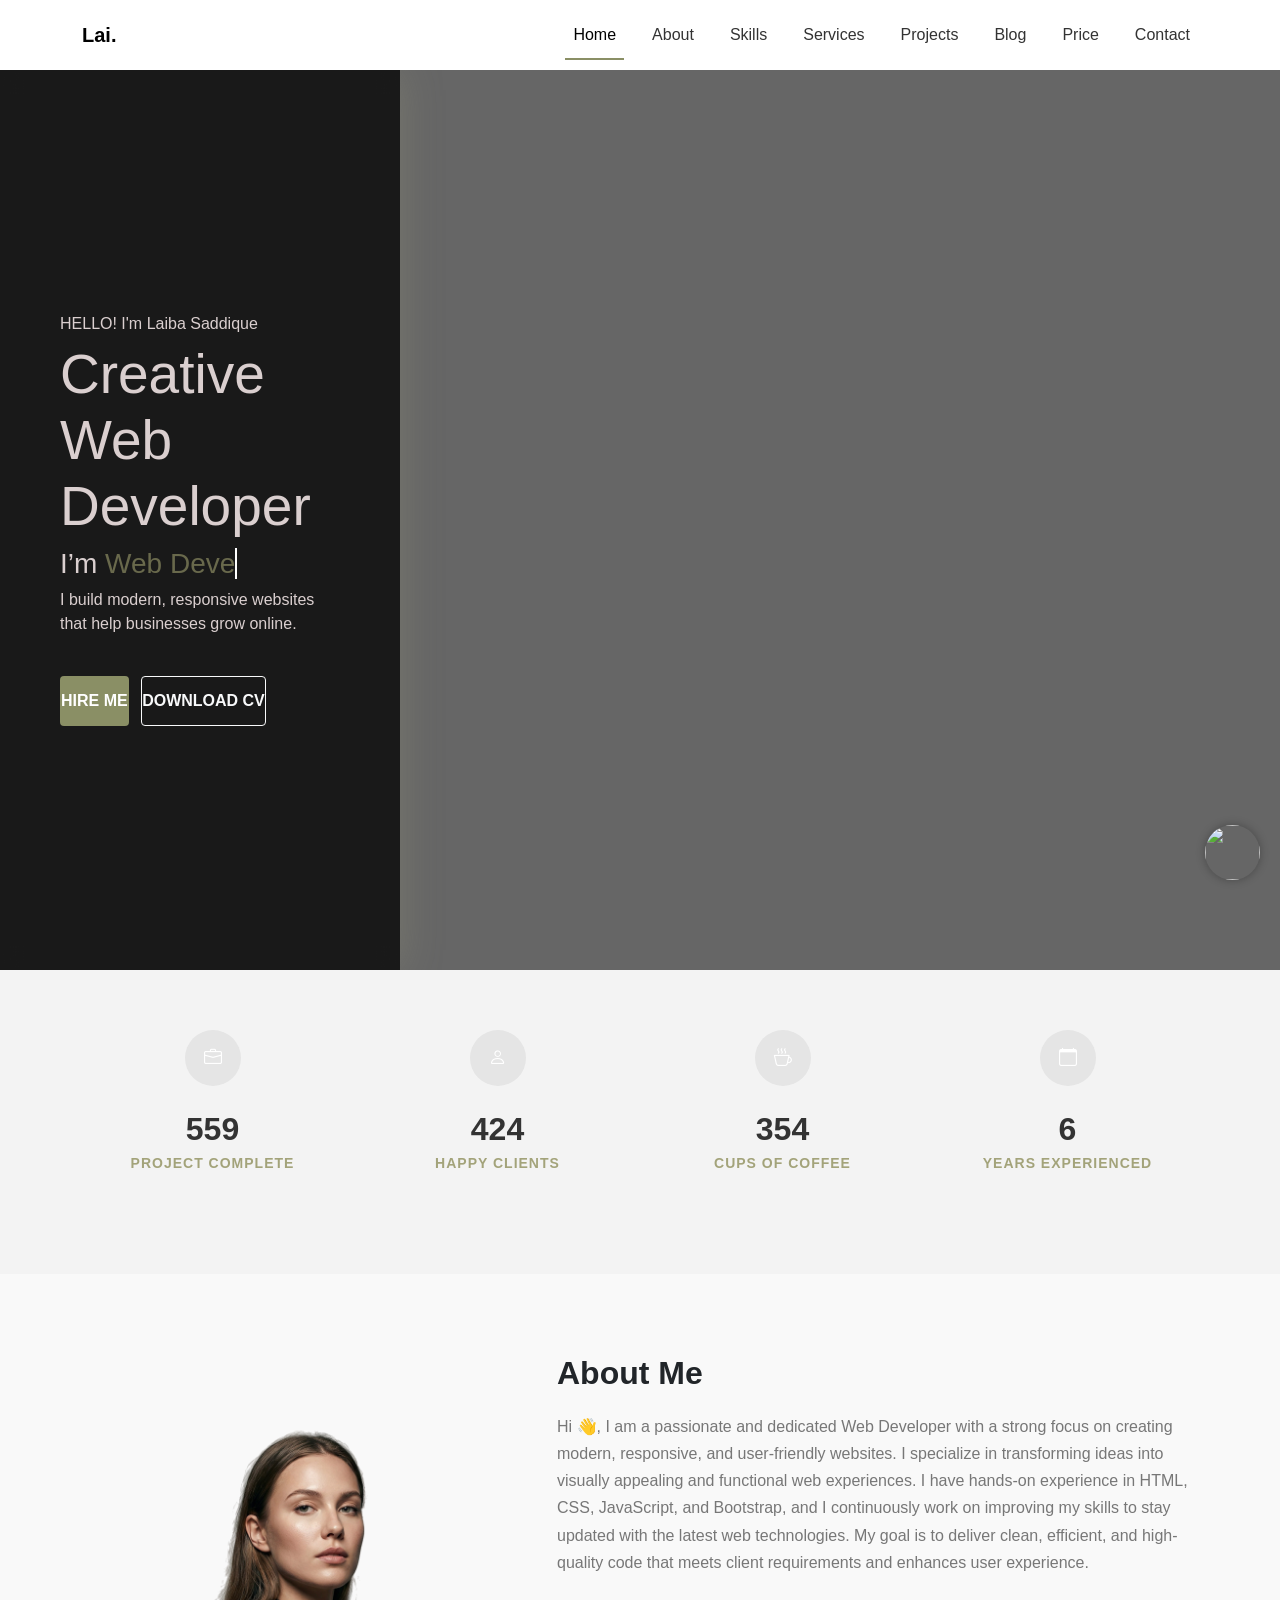
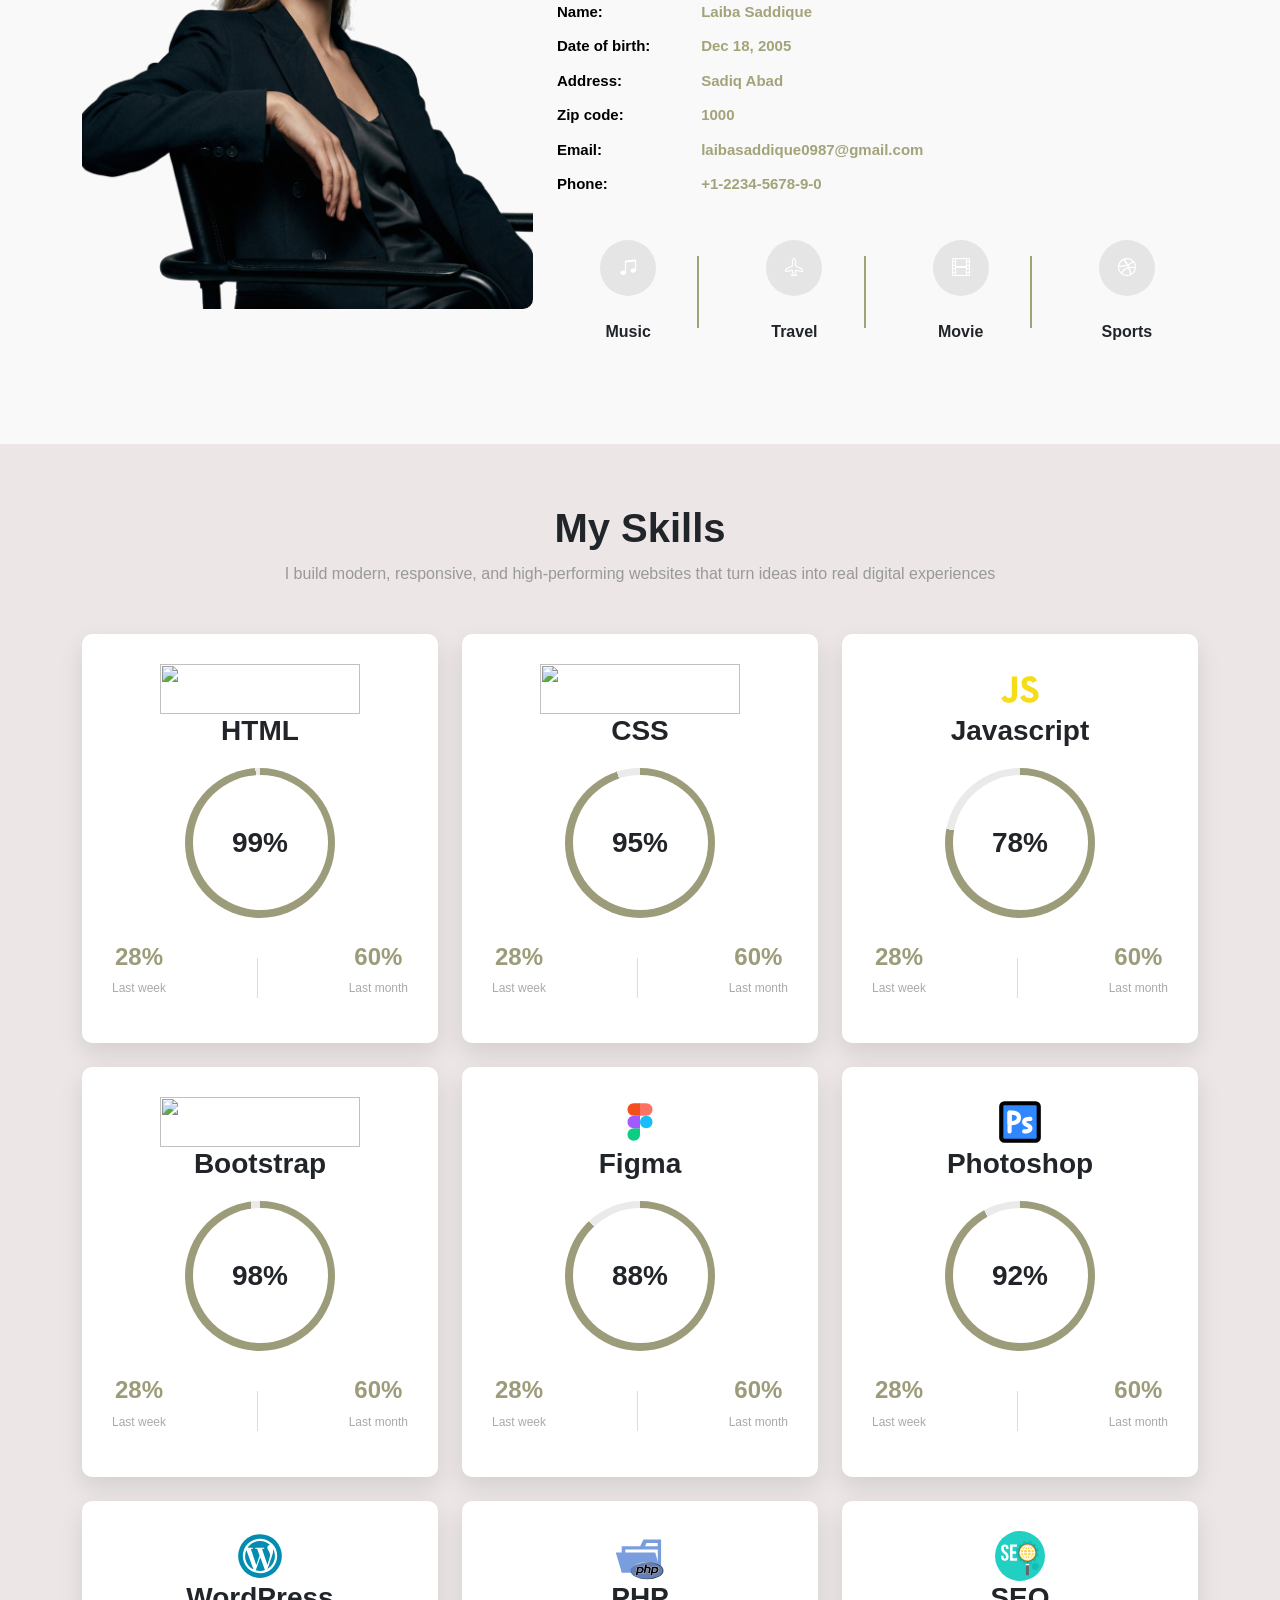
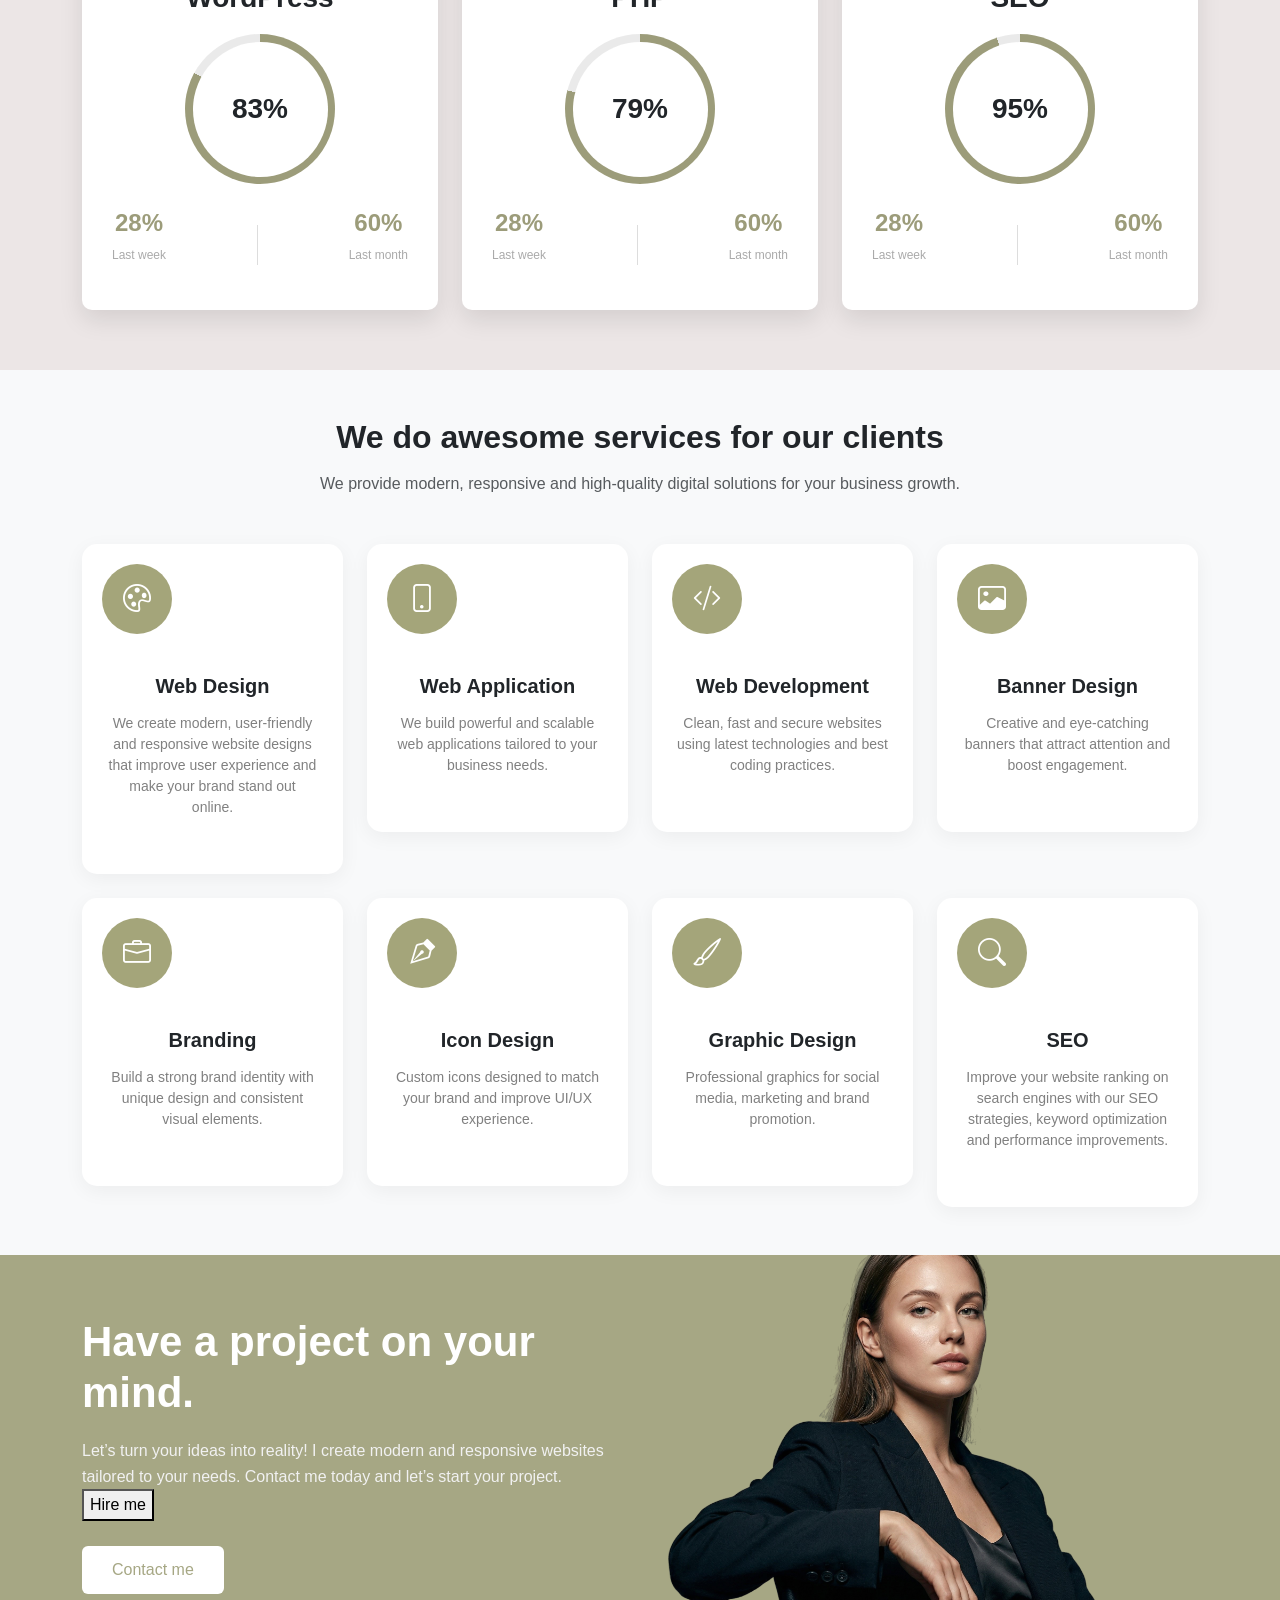
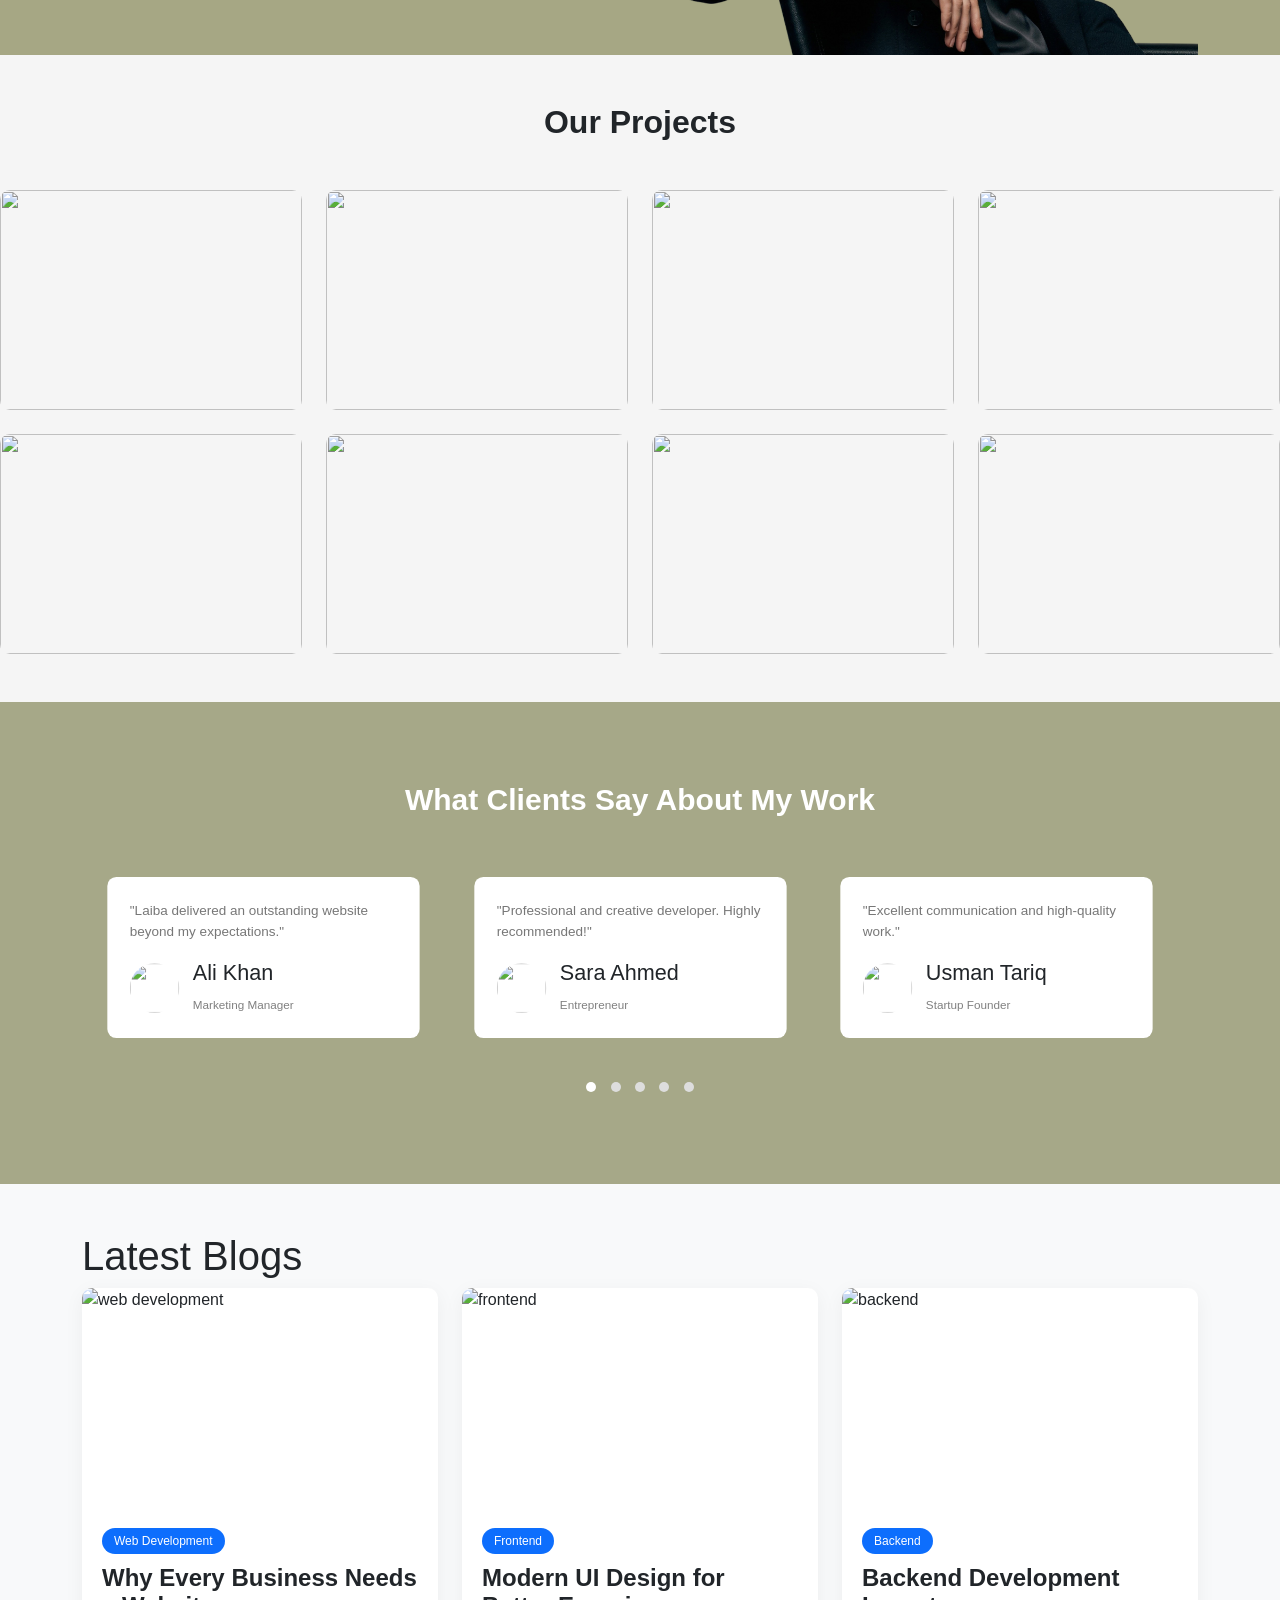
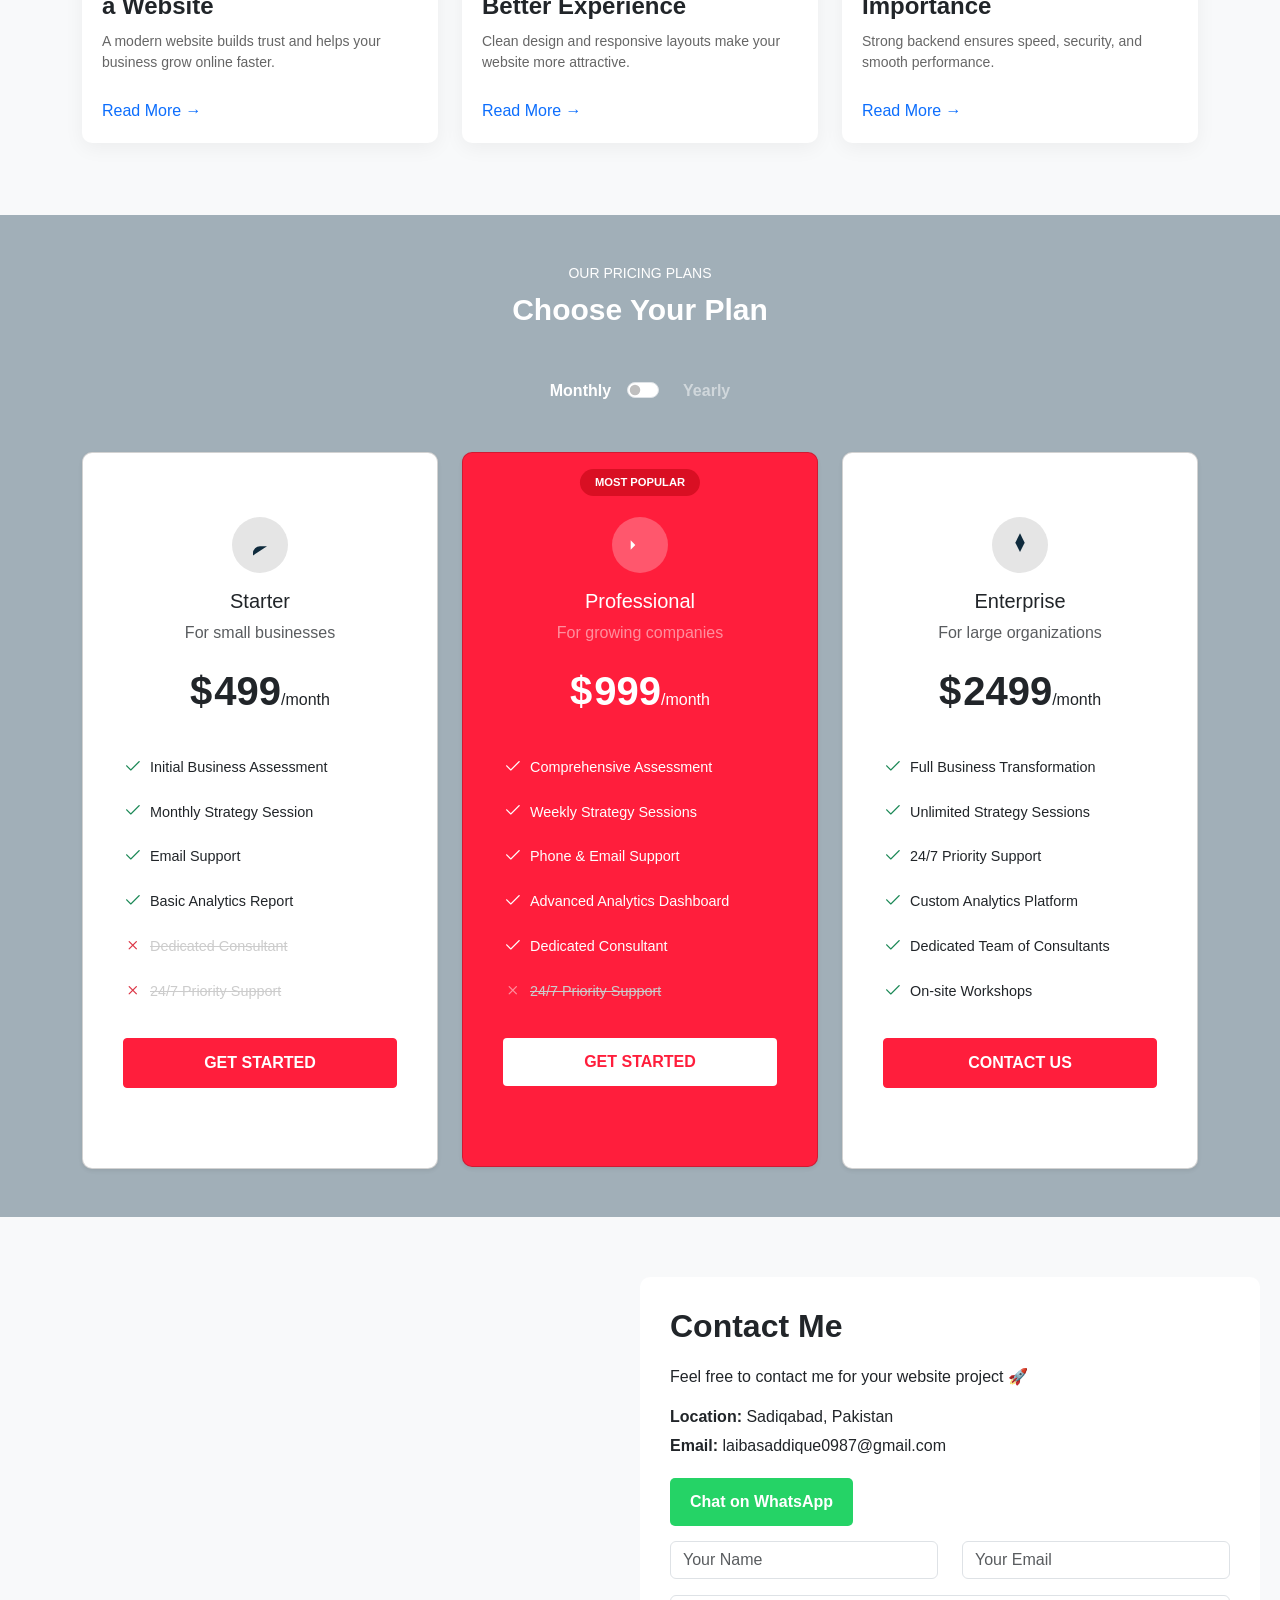
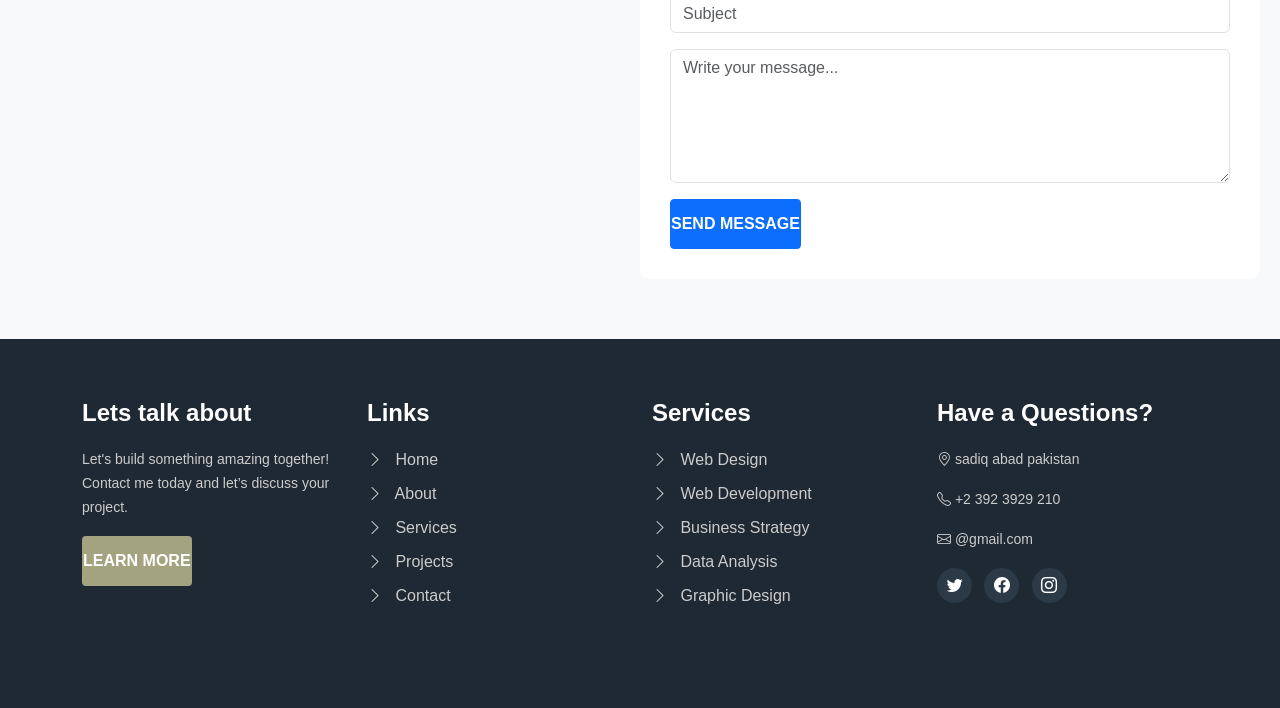
==== commit a28e216d: "Update index.html" ====
--- a/portfolio1/index.html
+++ b/portfolio1/index.html
@@ -41,7 +41,8 @@
 <section id="home" class="hero">
 
   <video autoplay muted loop playsinline class="hero-video">
-    <source src="video.mp4" type="video/mp4">
+             <img src="video.mp4" class="" alt="profile">
+
   </video>
 
   <div class="container-fluid h-100">
@@ -1113,4 +1114,4 @@
 }
 </script>
 </body>
-</html>+</html>
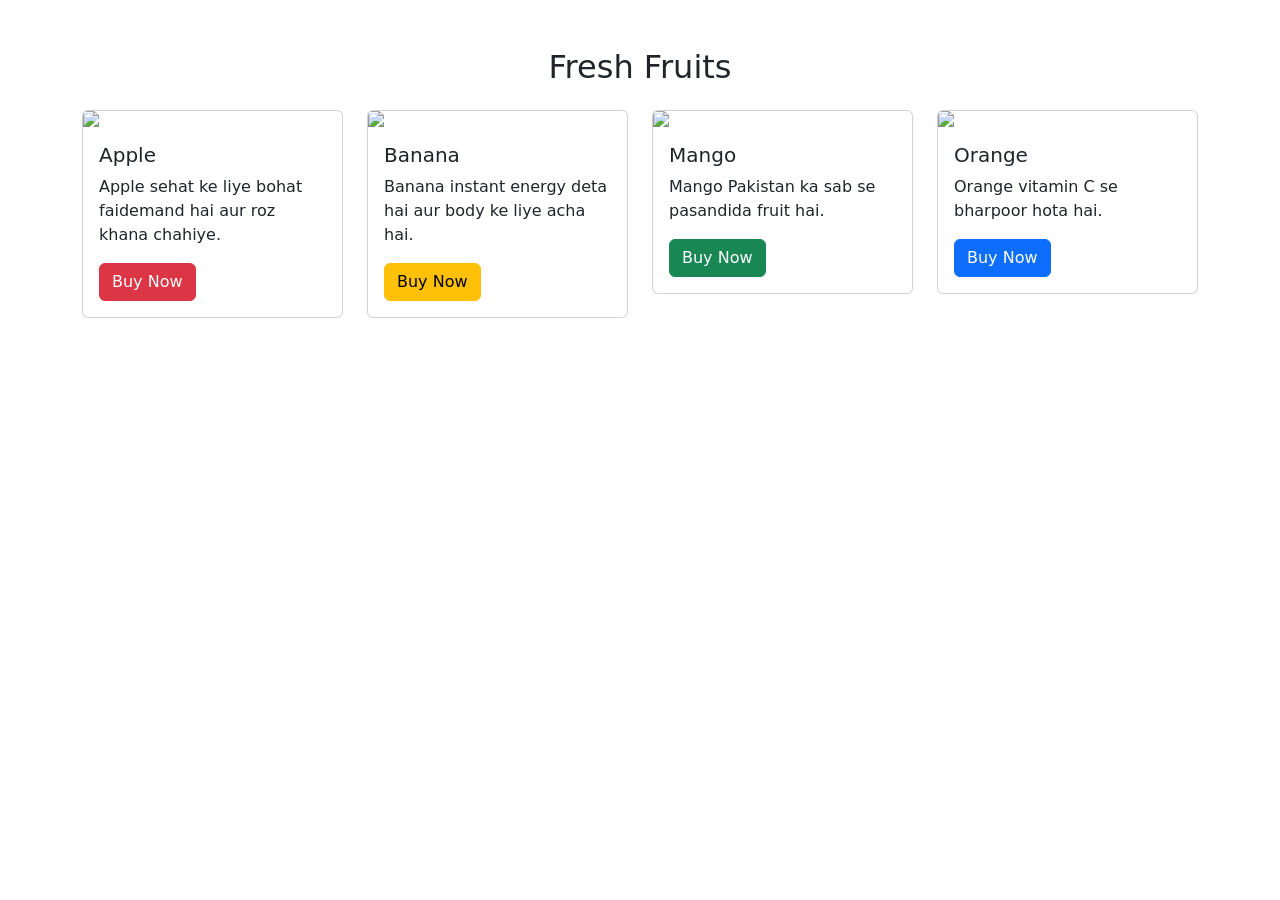
==== commit 0393cf4d: "Create index.html" ====
--- a/portfolio1/index.html
+++ b/portfolio1/index.html
@@ -1,1117 +1,75 @@
 <!DOCTYPE html>
 <html lang="en">
 <head>
-<meta charset="UTF-8">
-<meta name="viewport" content="width=device-width, initial-scale=1.0">
-<title>Portfolio</title>
+  <meta charset="UTF-8">
 
-<!-- Bootstrap -->
-<link href="https://cdn.jsdelivr.net/npm/bootstrap@5.3.0/dist/css/bootstrap.min.css" rel="stylesheet">
-<!-- bootstrap-icon -->
- <link rel="stylesheet" href="https://cdn.jsdelivr.net/npm/bootstrap-icons@1.11.1/font/bootstrap-icons.css">
-<link rel="stylesheet" href="style.css">
+  <!-- ✅ IMPORTANT for Mobile Responsive -->
+  <meta name="viewport" content="width=device-width, initial-scale=1.0">
+
+  <title>Fruit Cards</title>
+
+  <!-- Bootstrap -->
+  <link href="https://cdn.jsdelivr.net/npm/bootstrap@5.3.0/dist/css/bootstrap.min.css" rel="stylesheet">
+
+  <link rel="stylesheet" href="style.css">
 </head>
-
 <body>
 
-<!-- NAVBAR -->
-<nav class="navbar navbar-expand-lg navbar-light fixed-top custom-nav">
-  <div class="container">
-    <a class="navbar-brand fw-bold" href="#">Lai.</a>
+<div class="container mt-5">
+  <h2 class="text-center mb-4">Fresh Fruits</h2>
 
-    <button class="navbar-toggler" data-bs-toggle="collapse" data-bs-target="#menu">
-      ☰
-    </button>
+  <div class="row">
 
-    <div class="collapse navbar-collapse" id="menu">
-      <ul class="navbar-nav ms-auto">
-        <li class="nav-item"><a class="nav-link active" href="#home">Home</a></li>
-        <li class="nav-item"><a class="nav-link" href="#about">About</a></li>
-         <li class="nav-item"><a class="nav-link" href="#skills">Skills</a></li>
-         <li class="nav-item"><a class="nav-link" href="#services">Services</a></li>
-        <li class="nav-item"><a class="nav-link" href="#projects">Projects</a></li>
-        <li class="nav-item"><a class="nav-link" href="#blog">Blog</a></li>
-        <li class="nav-item"><a class="nav-link" href="#price">Price</a></li>
-        <li class="nav-item"><a class="nav-link" href="#contact">Contact</a></li>
-      </ul>
-    </div>
-  </div>
-</nav>
-<!-- hero-section -->
-<section id="home" class="hero">
-
-  <video autoplay muted loop playsinline class="hero-video">
-             <img src="video.mp4" class="" alt="profile">
-
-  </video>
-
-  <div class="container-fluid h-100">
-    <div class="row h-100">
-
-      <div class="col-md-6 p-0">
-        <div class="text-box glow-box">
-
-          <h6 class="top-text">HELLO! I'm Laiba Saddique</h6>
-          <h1>Creative Web Developer</h1>
-
-          <h3>I’m <span id="typing"></span></h3>
-
-          <p>
-            I build modern, responsive websites that help businesses grow online.
-          </p>
-
-          <div class="mt-4">
-            <button class="btn btn-main" onclick="openHireForm()">Hire Me</button>
-            <a href="#" class="btn btn-outline-light ms-2">Download CV</a>
-          </div>
-
-        </div>
-      </div>
-
-    </div>
-  </div>
-
-</section>
-<!-- Hire Me Popup -->
-<div id="hirePopup" class="hire-popup">
-  <div class="hire-box">
-    <span class="close-btn" onclick="closeHireForm()">×</span>
-    <h3>Hire Me</h3>
-
-    <form id="hireForm">
-      <input type="text" id="h_name" placeholder="Your Name" required>
-      <input type="email" id="h_email" placeholder="Your Email (optional)">
-      <textarea id="h_message" placeholder="Your Message" required></textarea>
-
-      <button type="submit" class="btn btn-primary w-100 mt-3">Send Message</button>
-    </form>
-  </div>
-</div>
-<!-- stats-section -->
-<section class="stats-section">
-  <div class="container">
-    <div class="row text-center">
-
-      <div class="col-md-3 col-6 mb-4">
-        <div class="stat-box">
-          <div class="icon-circle">
-            <i class="bi bi-briefcase"></i>
-          </div>
-          <h2 class="counter" data-target="750">0</h2>
-          <p>PROJECT COMPLETE</p>
-        </div>
-      </div>
-
-      <div class="col-md-3 col-6 mb-4">
-        <div class="stat-box">
-          <div class="icon-circle">
-            <i class="bi bi-person"></i>
-          </div>
-          <h2 class="counter" data-target="568">0</h2>
-          <p>HAPPY CLIENTS</p>
-        </div>
-      </div>
-
-      <div class="col-md-3 col-6 mb-4">
-        <div class="stat-box">
-          <div class="icon-circle">
-            <i class="bi bi-cup-hot"></i>
-          </div>
-          <h2 class="counter" data-target="478">0</h2>
-          <p>CUPS OF COFFEE</p>
-        </div>
-      </div>
-
-      <div class="col-md-3 col-6 mb-4">
-        <div class="stat-box">
-          <div class="icon-circle">
-            <i class="bi bi-calendar"></i>
-          </div>
-          <h2 class="counter" data-target="7">0</h2>
-          <p>YEARS EXPERIENCED</p>
-        </div>
-      </div>
-
-    </div>
-  </div>
-</section>
-<!-- about-section -->
- <section id="about" class="about-section">
-  <div class="container">
-    <div class="row align-items-center">
-
-      <!-- IMAGE LEFT -->
-      <div class="col-lg-5 col-md-6 mb-4 mb-md-0">
-        <img src="freepik__background__14983.png" class="about-img" alt="profile">
-      </div>
-
-      <!-- CONTENT RIGHT -->
-      <div class="col-lg-7 col-md-6">
-        <h2>About Me</h2>
-
-        <p class="about-text">
-        Hi 👋, I am a passionate and dedicated Web Developer with a strong focus on creating modern, responsive, and user-friendly websites. I specialize in transforming ideas into visually appealing and functional web experiences.
-        I have hands-on experience in HTML, CSS, JavaScript, and Bootstrap, and I continuously work on improving my skills to stay updated with the latest web technologies. My goal is to deliver clean, efficient, and high-quality code that meets client requirements and enhances user experience.
-        </p>
-
-        <!-- INFO -->
-        <div class="about-info mb-4">
-          <p><strong>Name:</strong> <span>Laiba Saddique</span></p>
-          <p><strong>Date of birth:</strong> <span>Dec 18, 2005</span></p>
-          <p><strong>Address:</strong> <span>Sadiq Abad</span></p>
-          <p><strong>Zip code:</strong> <span>1000</span></p>
-          <p><strong>Email:</strong> <span>laibasaddique0987@gmail.com</span></p>
-          <p><strong>Phone:</strong> <span>+1-2234-5678-9-0</span></p>
-        </div>
-
-        <!-- HOBBIES -->
-        <div class="row text-center hobbies-row">
-
-          <div class="col-6 col-md-3">
-            <div class="hobby-item">
-              <div class="icon-circle">
-                <i class="bi bi-music-note-beamed"></i>
-              </div>
-              <span>Music</span>
-            </div>
-          </div>
-
-          <div class="col-6 col-md-3">
-            <div class="hobby-item">
-              <div class="icon-circle">
-                <i class="bi bi-airplane"></i>
-              </div>
-              <span>Travel</span>
-            </div>
-          </div>
-
-          <div class="col-6 col-md-3">
-            <div class="hobby-item">
-              <div class="icon-circle">
-                <i class="bi bi-film"></i>
-              </div>
-              <span>Movie</span>
-            </div>
-          </div>
-
-          <div class="col-6 col-md-3">
-            <div class="hobby-item">
-              <div class="icon-circle">
-                <i class="bi bi-dribbble"></i>
-              </div>
-              <span>Sports</span>
-            </div>
-          </div>
-
-        </div>
-
-      </div>
-
-    </div>
-  </div>
-</section>
-<!-- skill-section -->
-
- <section id="skills" class="skills-section">
-  <div class="container text-center">
-
-    <h1 class="title">My Skills</h1>
-    <p class="subtitle">
-      I build modern, responsive, and high-performing websites that turn ideas into real digital experiences
-    </p>
-
-    <div class="row g-4 mt-4">
-
-
-      <!-- HTML -->
-      <div class="col-lg-4 col-md-6">
-        <div class="skill-card">
-          <img src="html-5.svg" alt="">
-          <h3>HTML</h3>
-          <div class="circle" data-percent="99"><span>99%</span></div>
-
-          <div class="bottom">
-            <div>
-              <h4>28%</h4>
-              <p>Last week</p>
-            </div>
-            <div class="divider"></div>
-            <div>
-              <h4>60%</h4>
-              <p>Last month</p>
-            </div>
-          </div>
-        </div>
-      </div>
-       
-     <!-- CSS -->
-      <div class="col-lg-4 col-md-6">
-        <div class="skill-card">
-          <img src="css-3.svg" alt="">
-          <h3>CSS</h3>
-          <div class="circle" data-percent="95"><span>95%</span></div>
-
-          <div class="bottom">
-            <div>
-              <h4>28%</h4>
-              <p>Last week</p>
-            </div>
-            <div class="divider"></div>
-            <div>
-              <h4>60%</h4>
-              <p>Last month</p>
-            </div>
-          </div>
-        </div>
-      </div>
-
-      <!-- javascript -->
-      <div class="col-lg-4 col-md-6">
-        <div class="skill-card">
-          <img src="js.svg" alt="">
-          <h3>Javascript</h3>
-          <div class="circle" data-percent="78"><span>78%</span></div>
-
-          <div class="bottom">
-            <div>
-              <h4>28%</h4>
-              <p>Last week</p>
-            </div>
-            <div class="divider"></div>
-            <div>
-              <h4>60%</h4>
-              <p>Last month</p>
-            </div>
-          </div>
-        </div>
-      </div>
-
-      <!-- bootstrap -->
-      <div class="col-lg-4 col-md-6">
-        <div class="skill-card">
-          <img src="bootstrap.svg" alt="">
-          <h3>Bootstrap</h3>
-          <div class="circle" data-percent="98"><span>98%</span></div>
-
-          <div class="bottom">
-            <div>
-              <h4>28%</h4>
-              <p>Last week</p>
-            </div>
-            <div class="divider"></div>
-            <div>
-              <h4>60%</h4>
-              <p>Last month</p>
-            </div>
-          </div>
-        </div>
-      </div>
-
-      <!-- Figma -->
-      <div class="col-lg-4 col-md-6">
-        <div class="skill-card">
-          <img src="figma.svg" alt="">
-          <h3>Figma</h3>
-          <div class="circle" data-percent="88"><span>88%</span></div>
-
-          <div class="bottom">
-            <div>
-              <h4>28%</h4>
-              <p>Last week</p>
-            </div>
-            <div class="divider"></div>
-            <div>
-              <h4>60%</h4>
-              <p>Last month</p>
-            </div>
-          </div>
-        </div>
-      </div>
-
-      <!-- Photoshop -->
-      <div class="col-lg-4 col-md-6">
-        <div class="skill-card">
-          <img src="adobe-photoshop.svg" alt="">
-          <h3>Photoshop</h3>
-          <div class="circle" data-percent="92"><span>92%</span></div>
-
-          <div class="bottom">
-            <div>
-              <h4>28%</h4>
-              <p>Last week</p>
-            </div>
-            <div class="divider"></div>
-            <div>
-              <h4>60%</h4>
-              <p>Last month</p>
-            </div>
-          </div>
-        </div>
-      </div>
-
-      <!-- WordPress -->
-      <div class="col-lg-4 col-md-6">
-        <div class="skill-card">
-          <img src="wordpress.svg" alt="">
-          <h3>WordPress</h3>
-          <div class="circle" data-percent="83"><span>83%</span></div>
-
-          <div class="bottom">
-            <div>
-              <h4>28%</h4>
-              <p>Last week</p>
-            </div>
-            <div class="divider"></div>
-            <div>
-              <h4>60%</h4>
-              <p>Last month</p>
-            </div>
-          </div>
-        </div>
-      </div>
-      
-      <!-- php -->
-      <div class="col-lg-4 col-md-6">
-        <div class="skill-card">
-          <img src="php-opened.svg" alt="">
-          <h3>PHP</h3>
-          <div class="circle" data-percent="79"><span>79%</span></div>
-
-          <div class="bottom">
-            <div>
-              <h4>28%</h4>
-              <p>Last week</p>
-            </div>
-            <div class="divider"></div>
-            <div>
-              <h4>60%</h4>
-              <p>Last month</p>
-            </div>
-          </div>
-        </div>
-      </div> 
-
-      <!-- SEO -->
-      <div class="col-lg-4 col-md-6">
-        <div class="skill-card">
-          <img src="seo-search.svg" alt="">
-          <h3>SEO</h3>
-          <div class="circle" data-percent="95"><span>95%</span></div>
-
-          <div class="bottom">
-            <div>
-              <h4>28%</h4>
-              <p>Last week</p>
-            </div>
-            <div class="divider"></div>
-            <div>
-              <h4>60%</h4>
-              <p>Last month</p>
-            </div>
-          </div>
-        </div>
-      </div>
-
-    </div>
-  </div>
-</section>
-<section id="services" class="services py-5">
-  <div class="container text-center">
-
-    <h2 class="fw-bold mb-3">We do awesome services for our clients</h2>
-    <p class="text-muted mb-5">
-      We provide modern, responsive and high-quality digital solutions for your business growth.
-    </p>
-
-    <div class="row g-4">
-
-      <!-- 1 -->
-      <div class="col-lg-3 col-md-6">
-        <div class="service-card">
-          <div class="icon"><i class="bi bi-palette"></i></div>
-          <h5>Web Design</h5>
-          <p>
-            We create modern, user-friendly and responsive website designs that improve user experience 
-            and make your brand stand out online.
-          </p>
-        </div>
-      </div>
-
-      <!-- 2 -->
-      <div class="col-lg-3 col-md-6">
-        <div class="service-card">
-          <div class="icon"><i class="bi bi-phone"></i></div>
-          <h5>Web Application</h5>
-          <p>We build powerful and scalable web applications tailored to your business needs.</p>
-        </div>
-      </div>
-
-      <!-- 3 -->
-      <div class="col-lg-3 col-md-6">
-        <div class="service-card">
-          <div class="icon"><i class="bi bi-code-slash"></i></div>
-          <h5>Web Development</h5>
-          <p>Clean, fast and secure websites using latest technologies and best coding practices.</p>
-        </div>
-      </div>
-
-      <!-- 4 -->
-      <div class="col-lg-3 col-md-6">
-        <div class="service-card">
-          <div class="icon"><i class="bi bi-image"></i></div>
-          <h5>Banner Design</h5>
-          <p>Creative and eye-catching banners that attract attention and boost engagement.</p>
-        </div>
-      </div>
-
-      <!-- 5 -->
-      <div class="col-lg-3 col-md-6">
-        <div class="service-card">
-          <div class="icon"><i class="bi bi-briefcase"></i></div>
-          <h5>Branding</h5>
-          <p>Build a strong brand identity with unique design and consistent visual elements.</p>
-        </div>
-      </div>
-
-      <!-- 6 -->
-      <div class="col-lg-3 col-md-6">
-        <div class="service-card">
-          <div class="icon"><i class="bi bi-vector-pen"></i></div>
-          <h5>Icon Design</h5>
-          <p>Custom icons designed to match your brand and improve UI/UX experience.</p>
-        </div>
-      </div>
-
-      <!-- 7 -->
-      <div class="col-lg-3 col-md-6">
-        <div class="service-card">
-          <div class="icon"><i class="bi bi-brush"></i></div>
-          <h5>Graphic Design</h5>
-          <p>Professional graphics for social media, marketing and brand promotion.</p>
-        </div>
-      </div>
-
-      <!-- 8 -->
-      <div class="col-lg-3 col-md-6">
-        <div class="service-card">
-          <div class="icon"><i class="bi bi-search"></i></div>
-          <h5>SEO</h5>
-          <p>
-            Improve your website ranking on search engines with our SEO strategies, 
-            keyword optimization and performance improvements.
-          </p>
-        </div>
-      </div>
-
-    </div>
-  </div>
-</section>
-
-
-
-<!-- cta-section -->
-<section class="cta-section">
-  <div class="container">
-    <div class="row align-items-center">
-
-      <!-- Left Content -->
-      <div class="col-lg-6 text-white">
-        <h1>Have a project on your mind.</h1>
-        <p>
-          Let’s turn your ideas into reality! I create modern and responsive websites tailored to your needs. Contact me today and let’s start your project.
-        <a href="mailto:laibasaddique0987@gmail.com">
-         <button>Hire me</button>
-        </a>
-        </p>
-
-        <button class="cta-btn">Contact me</button>
-      </div>
-
-      <!-- Right Image -->
-      <div class="col-lg-6 text-center">
-        <img src="freepik__background__14983.png" alt="person" class="cta-img">
-      </div>
-
-    </div>
-  </div>
-</section>
-<!-- our-project -->
- <section  id="projects"  class="projects-section container-fluid py-5">
-  <h2 class="text-center mb-5">Our Projects</h2>
-
-  <div class="row g-4">
-
-    <!-- Project Card -->
-    <div class="col-lg-3 col-md-6 col-12">
-      <div class="project-card" onclick="openPopup('Web Development', 'We create modern, fast, and responsive websites that help businesses grow online.')">
-        <img src="web-design.jpg" class="img-fluid">
-        <div class="overlay">
-          <h4>WEB DESIGN</h4>
+    <!-- Apple -->
+    <div class="col-12 col-sm-6 col-lg-3 mb-4">
+      <div class="card custom-card">
+        <img src="https://images.unsplash.com/photo-1567306226416-28f0efdc88ce" class="card-img-top">
+        <div class="card-body">
+          <h5 class="card-title">Apple</h5>
+          <p class="card-text">Apple sehat ke liye bohat faidemand hai aur roz khana chahiye.</p>
+          <a href="#" class="btn btn-danger">Buy Now</a>
         </div>
       </div>
     </div>
 
-    <div class="col-lg-3 col-md-6 col-12">
-      <div class="project-card" onclick="openPopup('Branding & Illustration', 'Creative branding solutions that make your business unique and memorable.')">
-        <img src="https://images.unsplash.com/photo-1552664730-d307ca884978" class="img-fluid">
-        <div class="overlay">
-          <h4>Branding</h4>
+    <!-- Banana -->
+    <div class="col-12 col-sm-6 col-lg-3 mb-4">
+      <div class="card custom-card">
+        <img src="banana.svg.jpg" class="card-img-top">
+        <div class="card-body">
+          <h5 class="card-title">Banana</h5>
+          <p class="card-text">Banana instant energy deta hai aur body ke liye acha hai.</p>
+          <a href="#" class="btn btn-warning">Buy Now</a>
         </div>
       </div>
     </div>
 
-    <div class="col-lg-3 col-md-6 col-12">
-      <div class="project-card" onclick="openPopup('Marketing Strategy', 'Smart strategies to boost your sales and digital presence effectively.')">
-        <img src="https://images.unsplash.com/photo-1551288049-bebda4e38f71" class="img-fluid">
-        <div class="overlay">
-          <h4>Marketing</h4>
+    <!-- Mango -->
+    <div class="col-12 col-sm-6 col-lg-3 mb-4">
+      <div class="card custom-card">
+        <img src="mango-svg.jpg" class="card-img-top">
+        <div class="card-body">
+          <h5 class="card-title">Mango</h5>
+          <p class="card-text">Mango Pakistan ka sab se pasandida fruit hai.</p>
+          <a href="#" class="btn btn-success">Buy Now</a>
         </div>
       </div>
     </div>
 
-    <div class="col-lg-3 col-md-6 col-12">
-      <div class="project-card" onclick="openPopup('Creative Ideas', 'Innovative ideas that bring your vision to life with perfection.')">
-        <img src="https://images.unsplash.com/photo-1492724441997-5dc865305da7" class="img-fluid">
-        <div class="overlay">
-          <h4>Creative</h4>
-        </div>
-      </div>
-    </div>
-
-    <!-- Row 2 -->
-    <div class="col-lg-3 col-md-6 col-12">
-      <div class="project-card" onclick="openPopup('Social Media', 'We design engaging social media content to attract your audience.')">
-        <img src="https://images.unsplash.com/photo-1515378791036-0648a3ef77b2" class="img-fluid">
-        <div class="overlay">
-          <h4>Social Media</h4>
-        </div>
-      </div>
-    </div>
-
-    <div class="col-lg-3 col-md-6 col-12">
-      <div class="project-card" onclick="openPopup('Business Growth', 'Helping your business scale with powerful digital solutions.')">
-        <img src="https://images.unsplash.com/photo-1504384308090-c894fdcc538d" class="img-fluid">
-        <div class="overlay">
-          <h4>Business</h4>
-        </div>
-      </div>
-    </div>
-
-    <div class="col-lg-3 col-md-6 col-12">
-      <div class="project-card" onclick="openPopup('Innovation', 'We deliver innovative and future-ready solutions.')">
-        <img src="https://images.unsplash.com/photo-1498050108023-c5249f4df085" class="img-fluid">
-        <div class="overlay">
-          <h4>Innovation</h4>
-        </div>
-      </div>
-    </div>
-
-    <div class="col-lg-3 col-md-6 col-12">
-      <div class="project-card" onclick="openPopup('Technology', 'Advanced technology services to transform your business digitally.')">
-        <img src="https://images.unsplash.com/photo-1461749280684-dccba630e2f6" class="img-fluid">
-        <div class="overlay">
-          <h4>Technology</h4>
+    <!-- Orange -->
+    <div class="col-12 col-sm-6 col-lg-3 mb-4">
+      <div class="card custom-card">
+        <img src="orange.svg.jpg" class="card-img-top">
+        <div class="card-body">
+          <h5 class="card-title">Orange</h5>
+          <p class="card-text">Orange vitamin C se bharpoor hota hai.</p>
+          <a href="#" class="btn btn-primary">Buy Now</a>
         </div>
       </div>
     </div>
 
   </div>
-</section>
+</div>
 
-<!-- Popup -->
-<div class="popup" id="popup">
-  <div class="popup-content">
-    <span onclick="closePopup()">×</span>
-    <h3 id="popup-title"></h3>
-    <p id="popup-text"></p>
-  </div>
-</div>
-      
-          
-          
-          
-<section class="testimonial-section">
-  <h2 class="section-title">What Clients Say About My Work</h2>
-
-  <div class="testimonial-container">
-    <div class="testimonial-track">
-
-      <!-- 5 Cards -->
-      <div class="testimonial-card">
-        <p>"Laiba delivered an outstanding website beyond my expectations."</p>
-        <div class="client">
-          <img src="https://randomuser.me/api/portraits/men/32.jpg">
-          <div>
-            <h4>Ali Khan</h4>
-            <span>Marketing Manager</span>
-          </div>
-        </div>
-      </div>
-
-      <div class="testimonial-card">
-        <p>"Professional and creative developer. Highly recommended!"</p>
-        <div class="client">
-          <img src="https://randomuser.me/api/portraits/women/44.jpg">
-          <div>
-            <h4>Sara Ahmed</h4>
-            <span>Entrepreneur</span>
-          </div>
-        </div>
-      </div>
-
-      <div class="testimonial-card">
-        <p>"Excellent communication and high-quality work."</p>
-        <div class="client">
-          <img src="https://randomuser.me/api/portraits/men/12.jpg">
-          <div>
-            <h4>Usman Tariq</h4>
-            <span>Startup Founder</span>
-          </div>
-        </div>
-      </div>
-
-      <div class="testimonial-card">
-        <p>"Amazing experience! Clean code and beautiful UI."</p>
-        <div class="client">
-          <img src="https://randomuser.me/api/portraits/men/22.jpg">
-          <div>
-            <h4>Ahmed Raza</h4>
-            <span>Business Owner</span>
-          </div>
-        </div>
-      </div>
-
-      <div class="testimonial-card">
-        <p>"Delivered on time with perfection. Very cooperative."</p>
-        <div class="client">
-          <img src="https://randomuser.me/api/portraits/women/30.jpg">
-          <div>
-            <h4>Ayesha Noor</h4>
-            <span>Freelancer</span>
-          </div>
-        </div>
-      </div>
-
-    </div>
-  </div>
-
-  <!-- Dots -->
-  <div class="dots">
-    <span class="dot active"></span>
-    <span class="dot"></span>
-    <span class="dot"></span>
-    <span class="dot"></span>
-    <span class="dot"></span>
-  </div>
-</section>
-     <!-- blog-card -->
-      <section id="blog" class="blog-section py-5">
-  <div class="container">
-    <h1>Latest Blogs</h1>
-    <div class="row">
-      <!-- Card 1 -->
-      <div class="col-lg-4 col-md-6 mb-4">
-        <div class="blog-card">
-          <div class="blog-img">
-            <img 
-              src="https://images.unsplash.com/photo-1498050108023-c5249f4df085?q=80&w=800" 
-              loading="lazy" 
-              alt="web development"
-              width="100%" 
-              height="220">
-          </div>
-          <div class="blog-content">
-            <span class="blog-meta">Web Development</span>
-            <h4>Why Every Business Needs a Website</h4>
-            <p>A modern website builds trust and helps your business grow online faster.</p>
-            <a href="#" class="read-more">Read More →</a>
-          </div>
-        </div>
-      </div>
-
-      <!-- Card 2 -->
-      <div class="col-lg-4 col-md-6 mb-4">
-        <div class="blog-card">
-          <div class="blog-img">
-            <img 
-              src="https://images.unsplash.com/photo-1518770660439-4636190af475?q=80&w=800" 
-              loading="lazy" 
-              alt="frontend"
-              width="100%" 
-              height="220">
-          </div>
-          <div class="blog-content">
-            <span class="blog-meta">Frontend</span>
-            <h4>Modern UI Design for Better Experience</h4>
-            <p>Clean design and responsive layouts make your website more attractive.</p>
-            <a href="#" class="read-more">Read More →</a>
-          </div>
-        </div>
-      </div>
-
-      <!-- Card 3 -->
-      <div class="col-lg-4 col-md-6 mb-4">
-        <div class="blog-card">
-          <div class="blog-img">
-            <img 
-              src="https://images.unsplash.com/photo-1522202176988-66273c2fd55f?q=80&w=800" 
-              loading="lazy" 
-              alt="backend"
-              width="100%" 
-              height="220">
-          </div>
-          <div class="blog-content">
-            <span class="blog-meta">Backend</span>
-            <h4>Backend Development Importance</h4>
-            <p>Strong backend ensures speed, security, and smooth performance.</p>
-            <a href="#" class="read-more">Read More →</a>
-          </div>
-        </div>
-      </div>
-
-    </div>
-  </div>
-</section>
-
-<!-- pricing-card -->
-<section id="price"   class="pricing-section py-5" style="background:#a1afb8;">
-  <div class="container">
-
-    <div class="text-center text-white mb-5">
-      <small class="section-subtitle d-block mb-2">OUR PRICING PLANS</small>
-      <h2 class="section-title fw-bold">Choose Your Plan</h2>
-
-      <!-- Toggle -->
-      <div class="d-flex justify-content-center align-items-center gap-3 mb-4">
-        <span class="text-white fw-semibold">Monthly</span>
-        <div class="form-check form-switch">
-          <input class="form-check-input" type="checkbox" id="billingToggle" />
-        </div>
-        <span class="text-white fw-semibold opacity-50">Yearly</span>
-      </div>
-    </div>
-
-    <div class="row g-4">
-
-      <!-- Starter -->
-      <div class="col-lg-4 col-md-6 col-12">
-        <div class="card pricing-card shadow-sm">
-          <div class="card-body text-center">
-            <div class="icon-circle mb-3">
-              <svg width="28" height="28" fill="#0f2b3d" xmlns="http://www.w3.org/2000/svg" viewBox="0 0 24 24">
-                <path d="M6 21v-2a6 6 0 0 1 6-6h6"/>
-              </svg>
-            </div>
-            <h5 class="card-title text-dark">Starter</h5>
-            <p class="text-muted mb-3">For small businesses</p>
-            <div class="price mb-4">
-              <span class="price-dollar">$</span><span class="price-amount">499</span><span class="price-period">/month</span>
-            </div>
-             <ul class="list-unstyled text-start mb-4">
-              <li><i class="bi bi-check2 text-success me-2"></i>Initial Business Assessment</li>
-              <li><i class="bi bi-check2 text-success me-2"></i>Monthly Strategy Session</li>
-              <li><i class="bi bi-check2 text-success me-2"></i>Email Support</li>
-              <li><i class="bi bi-check2 text-success me-2"></i>Basic Analytics Report</li>
-              <li><i class="bi bi-x text-danger me-2"></i><s>Dedicated Consultant</s></li>
-              <li><i class="bi bi-x text-danger me-2"></i><s>24/7 Priority Support</s></li>
-            </ul>
-
-            <button class="btn btn-danger w-100 fw-bold">GET STARTED</button>
-          </div>
-        </div>
-      </div>
-
-      <!-- Professional (Most Popular) -->
-      <div class="col-lg-4 col-md-6 col-12">
-        <div class="card pricing-card shadow-sm popular">
-          <div class="popular-badge">MOST POPULAR</div>
-          <div class="card-body text-center text-white">
-            <div class="icon-circle mb-3 bg-white bg-opacity-25">
-              <svg width="28" height="28" fill="#fff" xmlns="http://www.w3.org/2000/svg" viewBox="0 0 24 24">
-                <path d="M4 16l4-4-4-4"/>
-              </svg>
-            </div>
-            <h5 class="card-title text-white">Professional</h5>
-            <p class="text-white-50 mb-3">For growing companies</p>
-            <div class="price mb-4">
-              <span class="price-dollar">$</span><span class="price-amount">999</span><span class="price-period">/month</span>
-            </div>
-
-            <ul class="list-unstyled text-start mb-4">
-              <li><i class="bi bi-check2 text-white me-2"></i>Comprehensive Assessment</li>
-              <li><i class="bi bi-check2 text-white me-2"></i>Weekly Strategy Sessions</li>
-              <li><i class="bi bi-check2 text-white me-2"></i>Phone & Email Support</li>
-              <li><i class="bi bi-check2 text-white me-2"></i>Advanced Analytics Dashboard</li>
-              <li><i class="bi bi-check2 text-white me-2"></i>Dedicated Consultant</li>
-              <li><i class="bi bi-x text-white-50 me-2"></i><s>24/7 Priority Support</s></li>
-               </ul>
-
-            <button class="btn btn-light w-100 fw-bold">GET STARTED</button>
-          </div>
-        </div>
-      </div>
-
-      <!-- Enterprise -->
-      <div class="col-lg-4 col-md-6 col-12">
-        <div class="card pricing-card shadow-sm">
-          <div class="card-body text-center">
-            <div class="icon-circle mb-3">
-              <svg width="28" height="28" fill="#0f2b3d" xmlns="http://www.w3.org/2000/svg" viewBox="0 0 24 24">
-                <path d="M12 2l4 8-4 8-4-8z"/>
-              </svg>
-            </div>
-            <h5 class="card-title text-dark">Enterprise</h5>
-            <p class="text-muted mb-3">For large organizations</p>
-            <div class="price mb-4">
-              <span class="price-dollar">$</span><span class="price-amount">2499</span><span class="price-period">/month</span>
-            </div>
-
-            <ul class="list-unstyled text-start mb-4">
-              <li><i class="bi bi-check2 text-success me-2"></i>Full Business Transformation</li>
-              <li><i class="bi bi-check2 text-success me-2"></i>Unlimited Strategy Sessions</li>
-              <li><i class="bi bi-check2 text-success me-2"></i>24/7 Priority Support</li>
-              <li><i class="bi bi-check2 text-success me-2"></i>Custom Analytics Platform</li>
-              <li><i class="bi bi-check2 text-success me-2"></i>Dedicated Team of Consultants</li>
-              <li><i class="bi bi-check2 text-success me-2"></i>On-site Workshops</li>
-            </ul>
-
-            <button class="btn btn-danger w-100 fw-bold">CONTACT US</button>
-          </div>
-        </div>
-      </div>
-       </div>
-  </div>
-</section>
-<!-- contact-section -->
-<section id="Contact" class="contact-section">
-  <div class="container-fluid">
-    <div class="row">
-
-      <!-- Map -->
-      <div class="col-lg-6 p-0">
-        <iframe 
-        src="https://www.google.com/maps?q=Sadiqabad%20Pakistan&output=embed"
-        width="100%" 
-        height="100%" 
-        style="border:0;"
-        loading="lazy">
-        </iframe>
-      </div>
-
-      <!-- Contact Form -->
-      <div class="col-lg-6 contact-form">
-        <h2>Contact Me</h2>
-        <p>Feel free to contact me for your website project 🚀</p>
-
-        <div class="info">
-          <p><strong>Location:</strong> Sadiqabad, Pakistan</p>
-          <p><strong>Email:</strong> laibasaddique0987@gmail.com</p>
-        </div>
-
-        <!-- WhatsApp Button (NO NUMBER DISPLAY) -->
-        <a href="https://wa.me/923o47592665?text=Hello%20I%20want%20a%20website" 
-           target="_blank" 
-           class="whatsapp-btn">
-           Chat on WhatsApp
-        </a>
-
-        <!-- CONTACT FORM -->
-        <form id="contact-form">
-
-          <div class="row">
-            <div class="col-md-6">
-              <input type="text" name="user_name" class="form-control" placeholder="Your Name" required>
-            </div>
-            <div class="col-md-6">
-              <input type="email" name="user_email" class="form-control" placeholder="Your Email" required>
-            </div>
-          </div>
-
-          <input type="text" name="subject" class="form-control mt-3" placeholder="Subject" required>
-
-          <textarea name="message" class="form-control mt-3" rows="5" placeholder="Write your message..." required></textarea>
-
-          <button type="submit" class="btn btn-primary mt-3">
-            Send Message
-          </button>
-
-        </form>
-
-      </div>
-
-    </div>
-  </div>
-</section>
-
-<!-- FLOATING WHATSAPP BUTTON -->
-<a href="https://wa.me/923252053390?text=Hello%20I%20want%20a%20website" 
-   class="floating-whatsapp" 
-   target="_blank">
-   <img src="https://cdn-icons-png.flaticon.com/512/733/733585.png">
-</a>
-
-<!-- EMAILJS -->
-<script src="https://cdn.jsdelivr.net/npm/emailjs-com@3/dist/email.min.js"></script>
-<!-- footer-section -->
-<footer class="footer-section">
-  <div class="container">
-    <div class="row">
-
-      <!-- Column 1 -->
-      <div class="col-lg-3 col-md-6 mb-4">
-        <h4>Lets talk about</h4>
-        <p>
-         Let's  build something amazing together!
-Contact me today and let’s discuss your project.
-        </p>
-        <a href="#" class="btn learn-btn">Learn more</a>
-      </div>
-
-      <!-- Column 2 -->
-      <div class="col-lg-3 col-md-6 mb-4">
-        <h4>Links</h4>
-        <ul class="footer-links">
-          <li><i class="bi bi-chevron-right"></i> Home</li>
-          <li><i class="bi bi-chevron-right"></i> About</li>
-          <li><i class="bi bi-chevron-right"></i> Services</li>
-          <li><i class="bi bi-chevron-right"></i> Projects</li>
-          <li><i class="bi bi-chevron-right"></i> Contact</li>
-        </ul>
-      </div>
-
-      <!-- Column 3 -->
-      <div class="col-lg-3 col-md-6 mb-4">
-        <h4>Services</h4>
-        <ul class="footer-links">
-          <li><i class="bi bi-chevron-right"></i> Web Design</li>
-          <li><i class="bi bi-chevron-right"></i> Web Development</li>
-          <li><i class="bi bi-chevron-right"></i> Business Strategy</li>
-          <li><i class="bi bi-chevron-right"></i> Data Analysis</li>
-          <li><i class="bi bi-chevron-right"></i> Graphic Design</li>
-        </ul>
-      </div>
-
-      <!-- Column 4 -->
-      <div class="col-lg-3 col-md-6 mb-4">
-        <h4>Have a Questions?</h4>
-        <p><i class="bi bi-geo-alt"></i> sadiq abad pakistan</p>
-        <p><i class="bi bi-telephone"></i> +2 392 3929 210</p>
-        <p><i class="bi bi-envelope"></i> @gmail.com</p>
-
-        <!-- Social Icons -->
-        <div class="social-icons mt-3">
-          <a href="#"><i class="bi bi-twitter"></i></a>
-          <a href="#"><i class="bi bi-facebook"></i></a>
-          <a href="#"><i class="bi bi-instagram"></i></a>
-        </div>
-      </div>
-
-    </div>
-  </div>
-</footer>
-
-<script src="https://cdn.jsdelivr.net/npm/bootstrap@5.3.0/dist/js/bootstrap.bundle.min.js"></script>
-<!-- navbar -->
- <script>
-  const sections = document.querySelectorAll("section");
-  const navLinks = document.querySelectorAll(".nav-link");
-
-  window.addEventListener("scroll", () => {
-    let current = "";
-
-    sections.forEach(section => {
-      const sectionTop = section.offsetTop - 80;
-      const sectionHeight = section.clientHeight;
-
-      if (scrollY >= sectionTop) {
-        current = section.getAttribute("id");
-      }
-    });
-
-    navLinks.forEach(link => {
-      link.classList.remove("active");
-      if (link.getAttribute("href") === "#" + current) {
-        link.classList.add("active");
-      }
-    });
-  });
-</script>
-<script>
-  window.addEventListener("scroll", function () {
-    const navbar = document.querySelector(".custom-nav");
-    navbar.classList.toggle("scrolled", window.scrollY > 50);
-  });
-</script>
-<!-- Typing Effect -->
-<script>
-const words = ["Freelancer","Web Developer","Responsive Designer","UI/UX Creator"];
-let i = 0, j = 0, current = "", deleting = false;
-
-function type() {
-  current = words[i];
-  document.getElementById("typing").innerHTML = current.substring(0, j);
-
-  if (!deleting && j < current.length) {
-    j++;
-  } else if (deleting && j > 0) {
-    j--;
-  } else {
-    deleting = !deleting;
-    if (!deleting) i = (i + 1) % words.length;
-  }
-
-  setTimeout(type, deleting ? 50 : 100);
-}
-type();
-</script>
-<!-- counter-animation -->
- <script>
-const counters = document.querySelectorAll('.counter');
-
-const startCounter = (counter) => {
-  const target = +counter.getAttribute('data-target');
-  let count = 0;
-
-  const updateCount = () => {
-    const speed = 200; // lower = faster
-    const increment = target / speed;
-
-    if (count < target) {
-      count += increment;
-      counter.innerText = Math.ceil(count);
-      setTimeout(updateCount, 10);
-    } else {
-      counter.innerText = target;
-    }
-  };
-
-  updateCount();
-};
-
-// Run only when section is visible
-const observer = new IntersectionObserver((entries) => {
-  entries.forEach(entry => {
-    if (entry.isIntersecting) {
-      counters.forEach(counter => startCounter(counter));
-      observer.disconnect(); // run once
-    }
-  });
-});
-
-observer.observe(document.querySelector('.stats-section'));
-</script>
-<!-- circle-fill -->
- <script>
-  document.querySelectorAll('.circle').forEach(circle => {
-  let percent = circle.getAttribute('data-percent');
-  circle.style.setProperty('--percent', percent);
-});
- </script>
- <!-- function-toggle in project -->
-  <script>
-    function toggleOverlay(card) {
-  card.classList.toggle("active");
-}
-</script>
 </body>
 </html>
